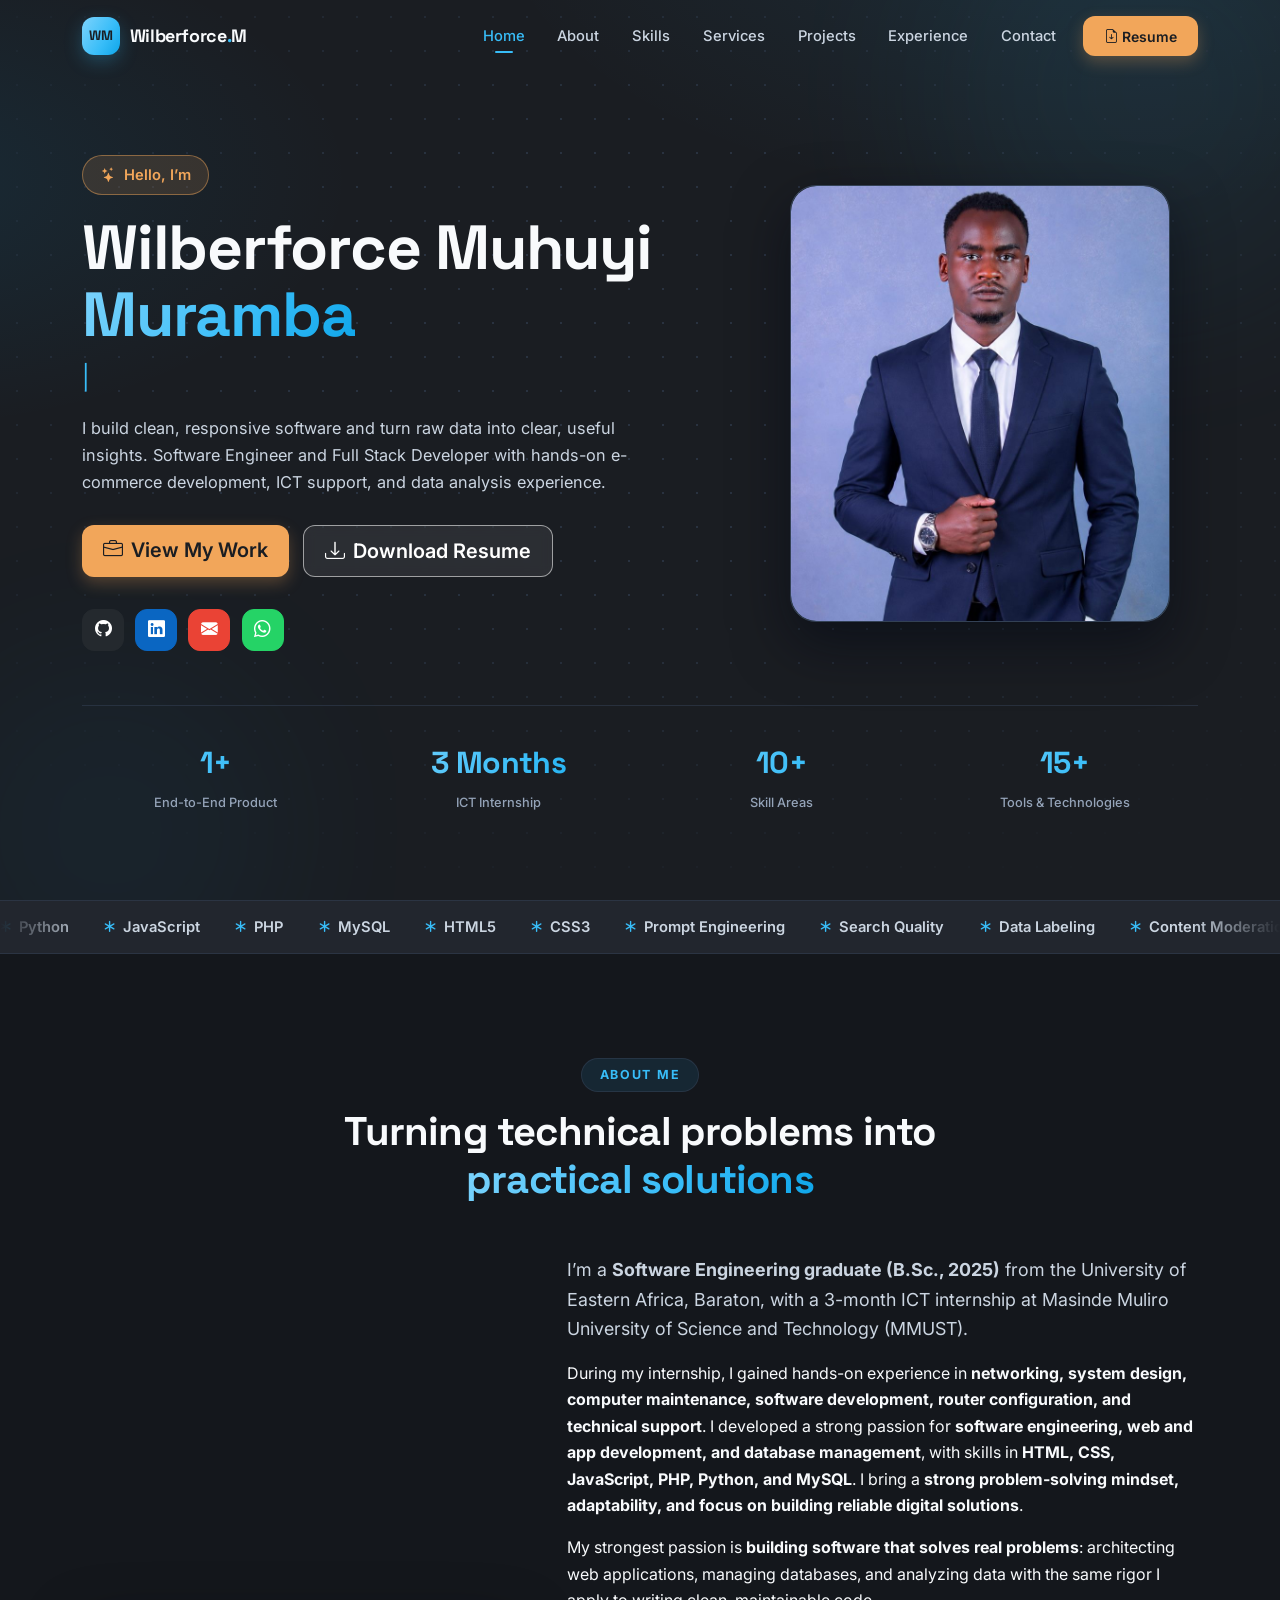
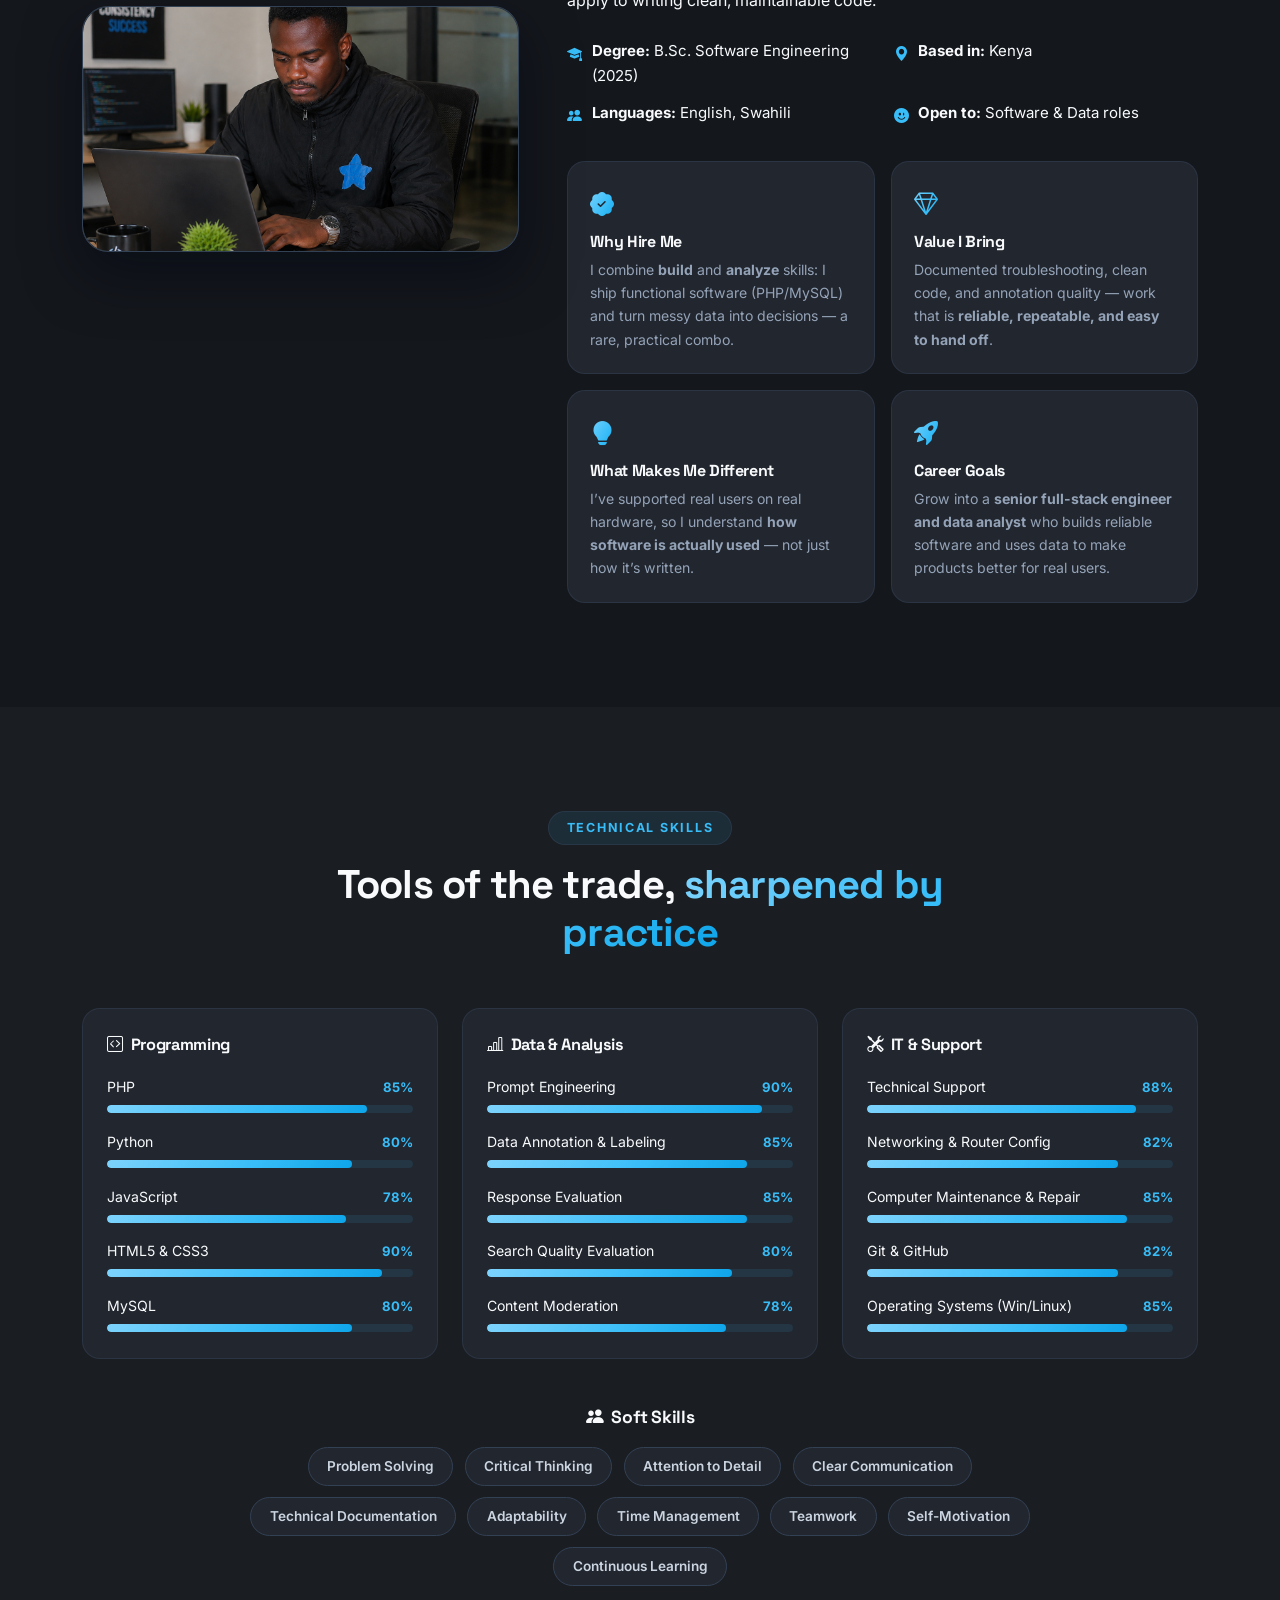
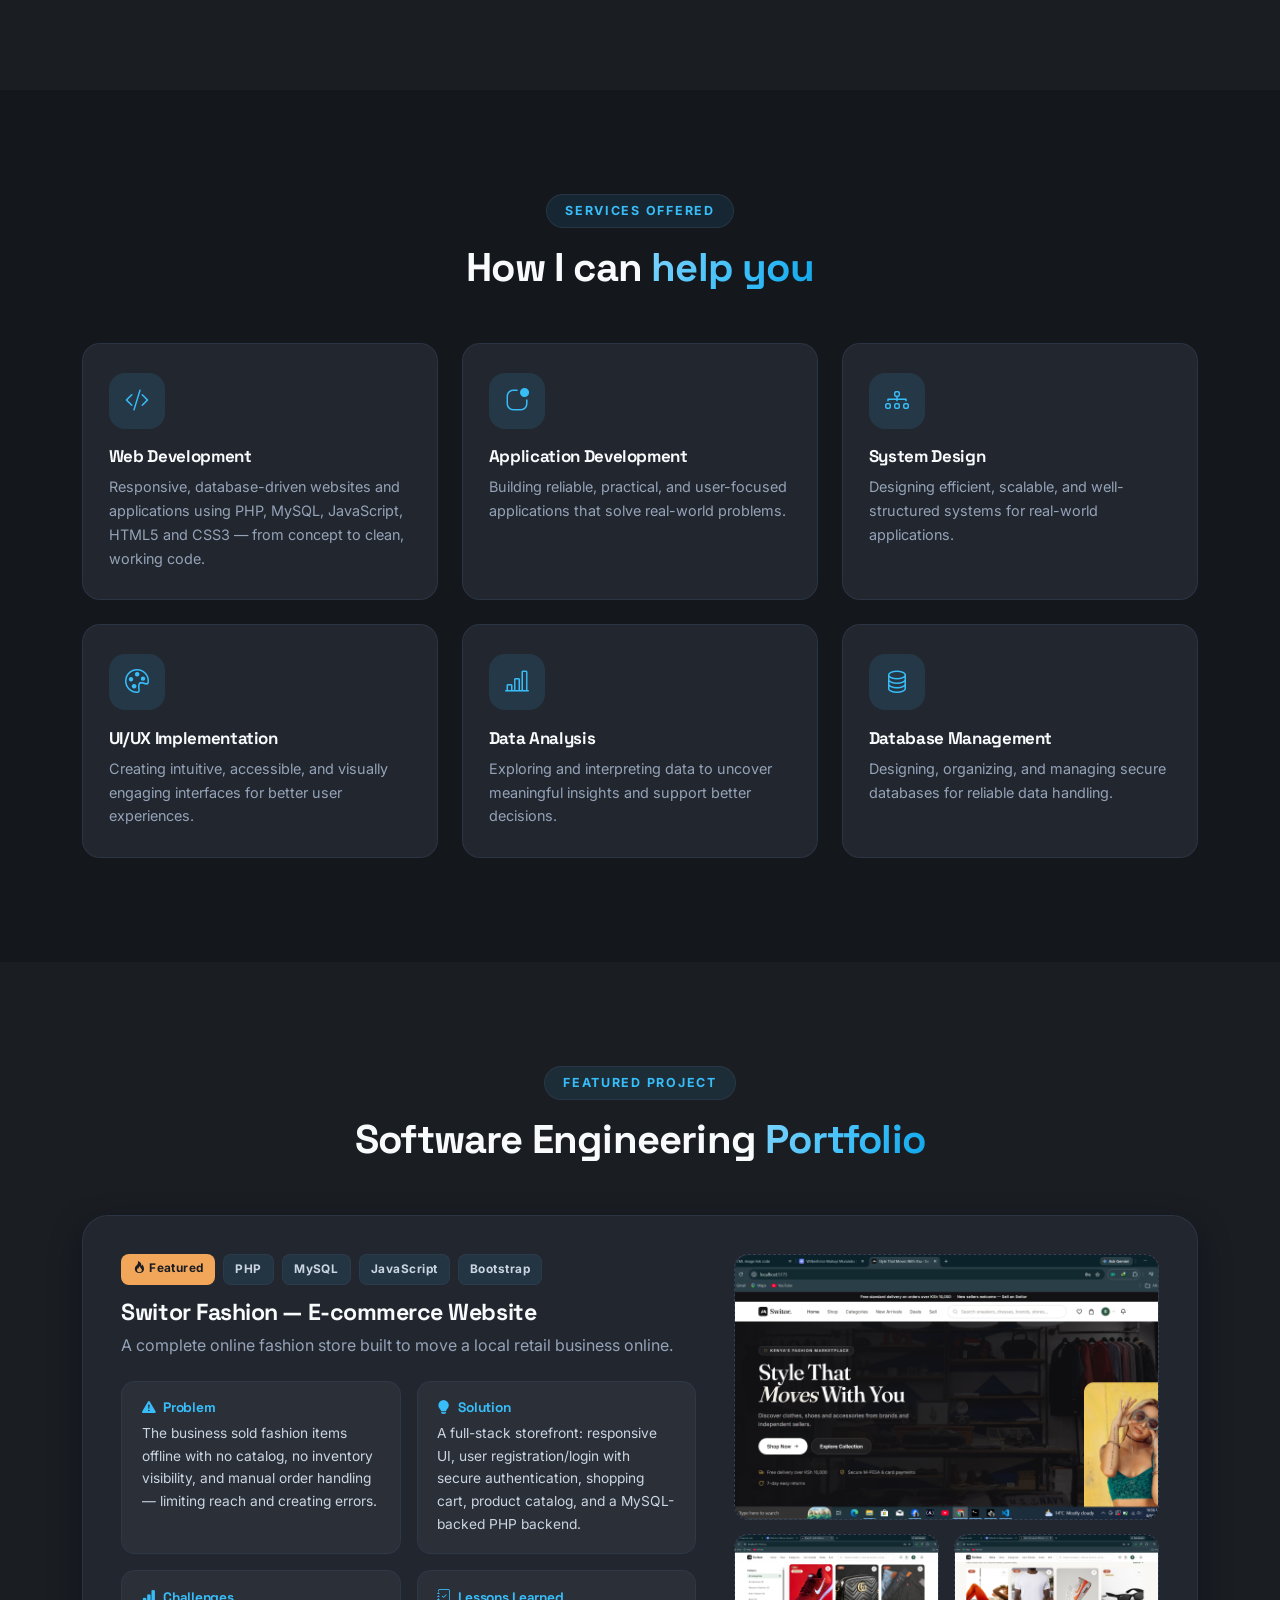
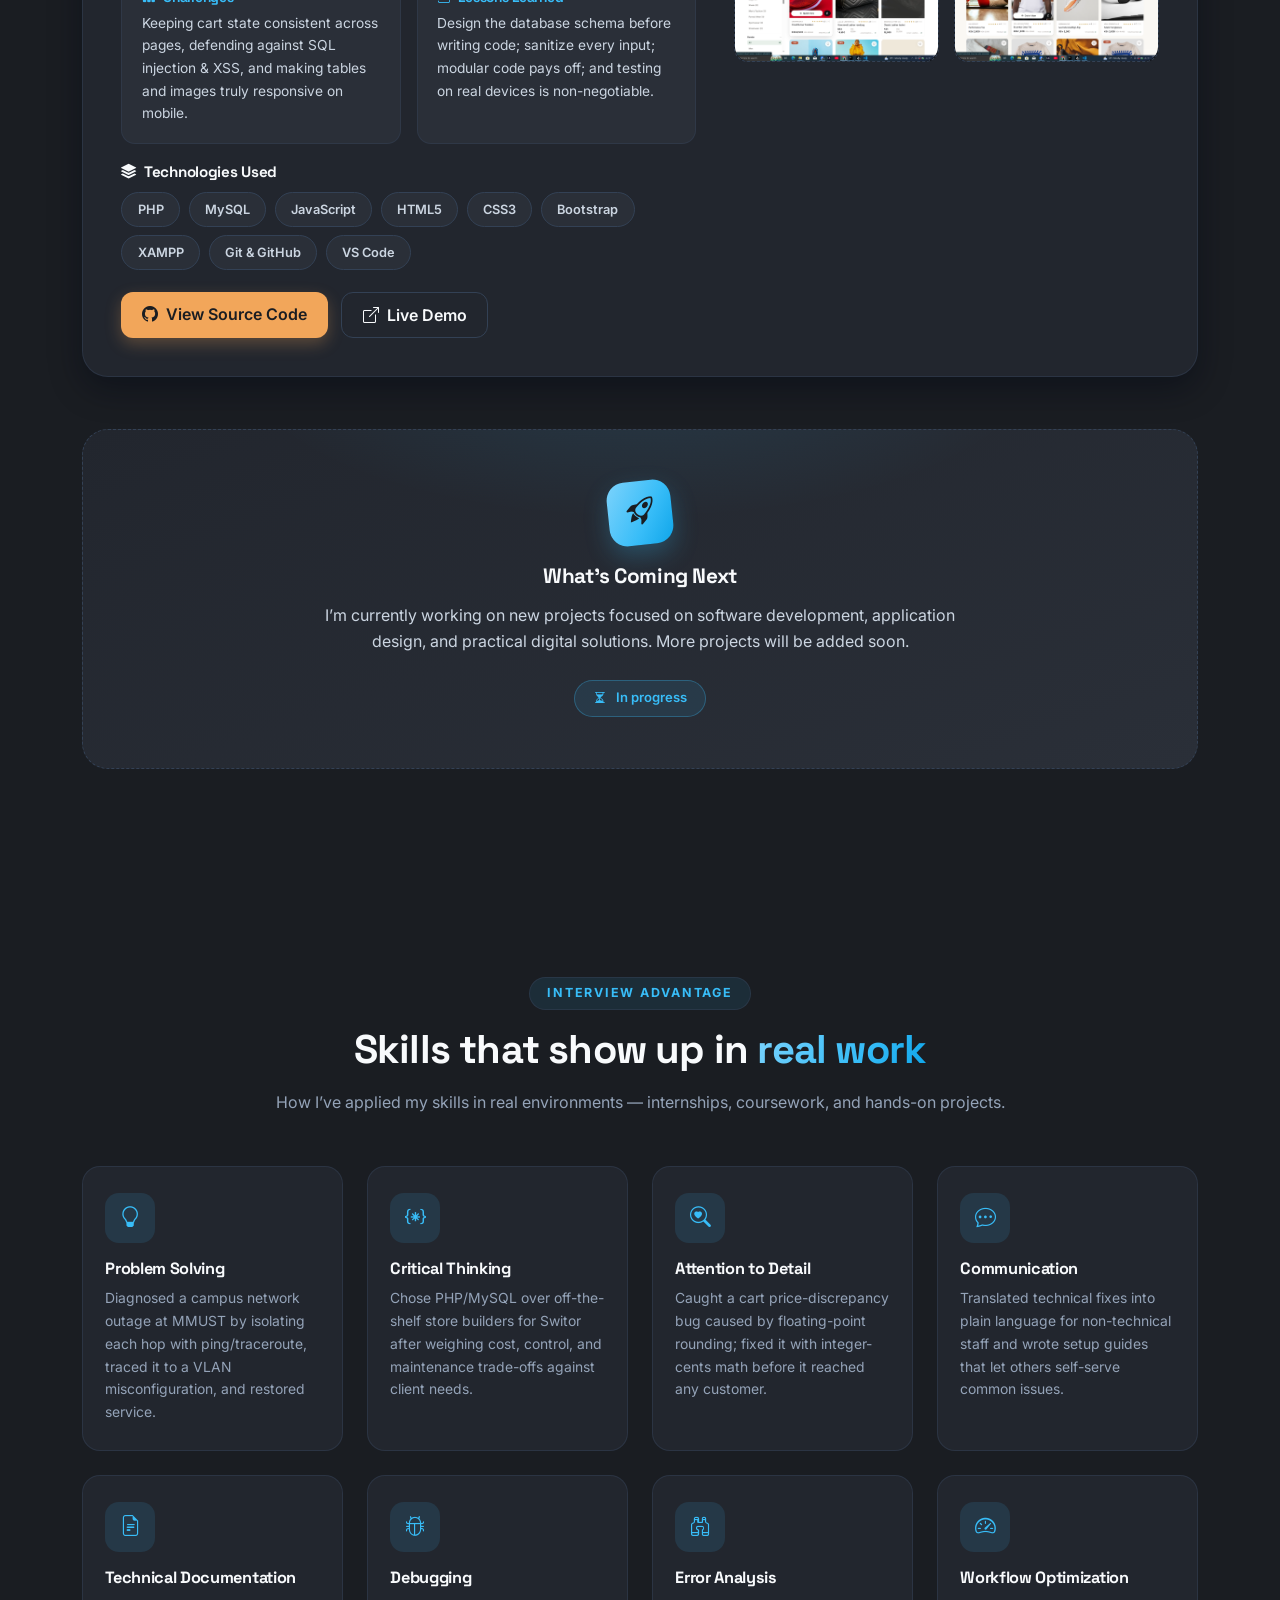
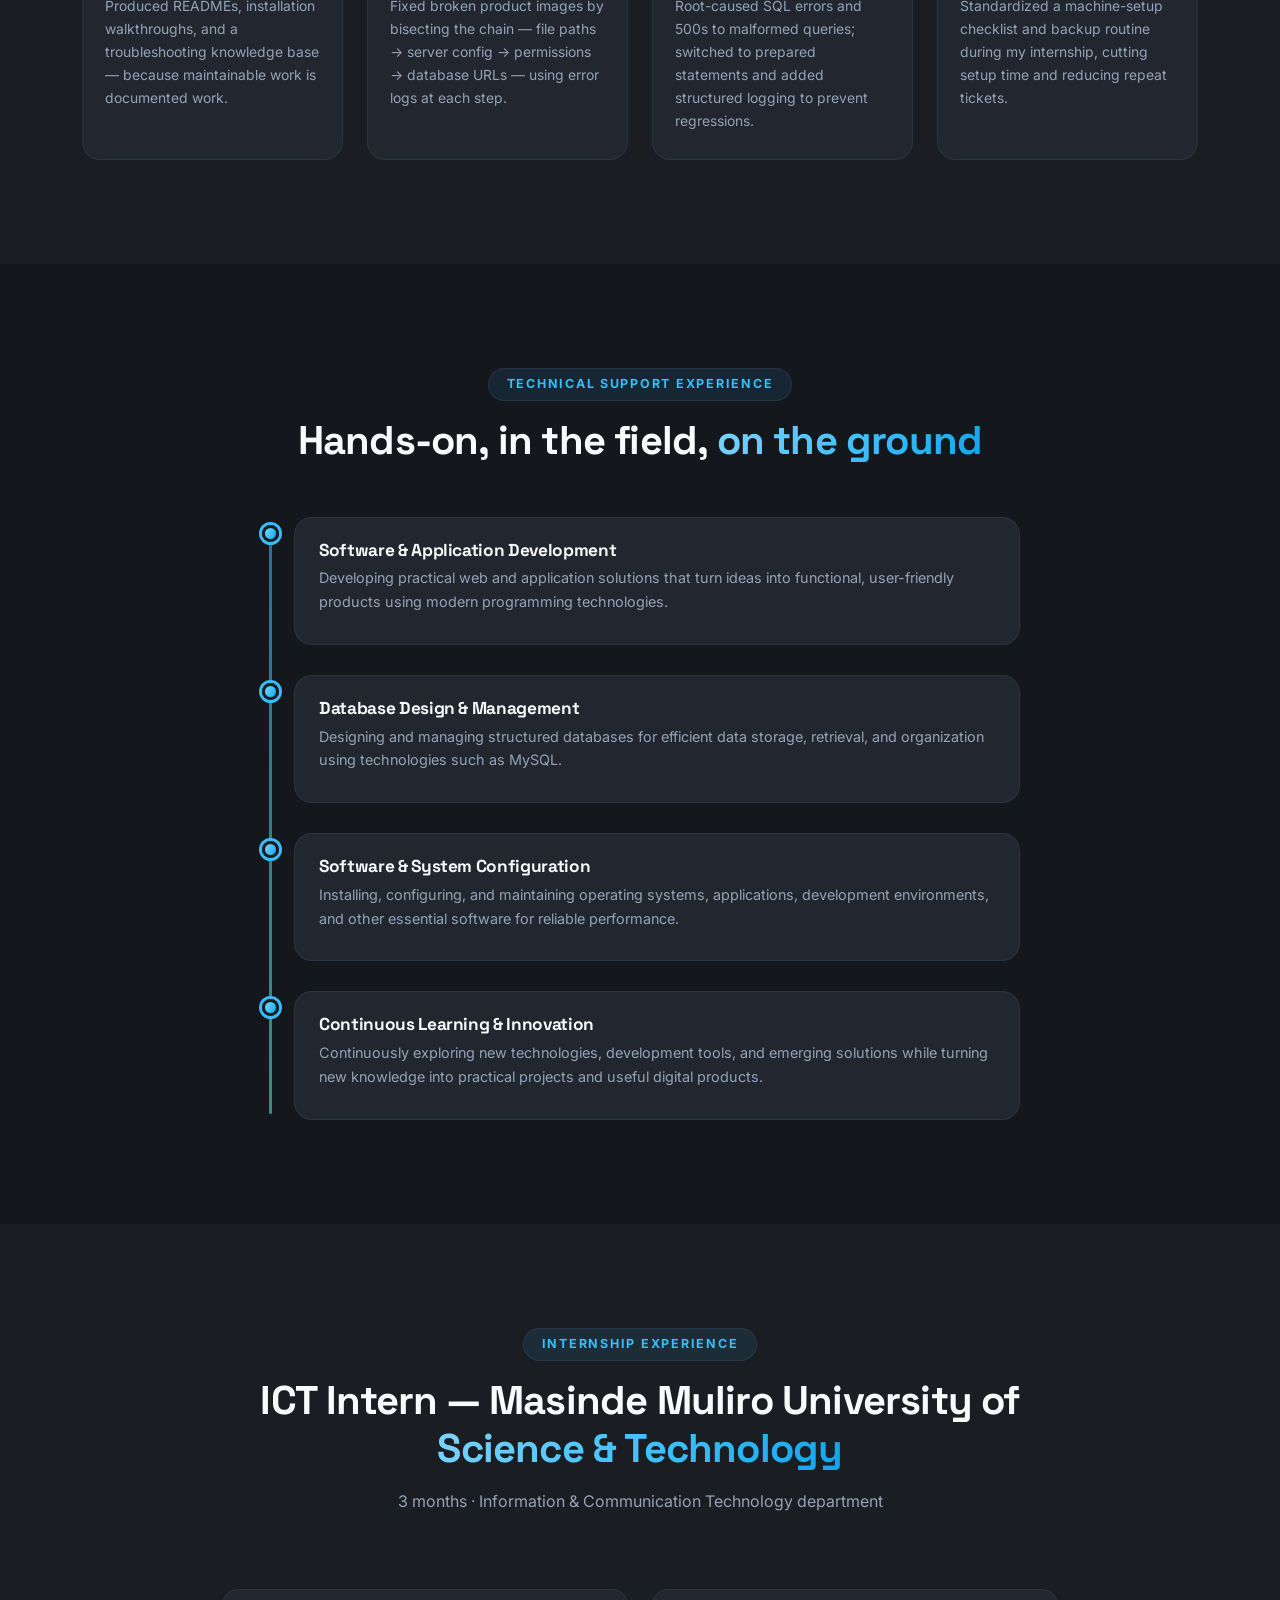
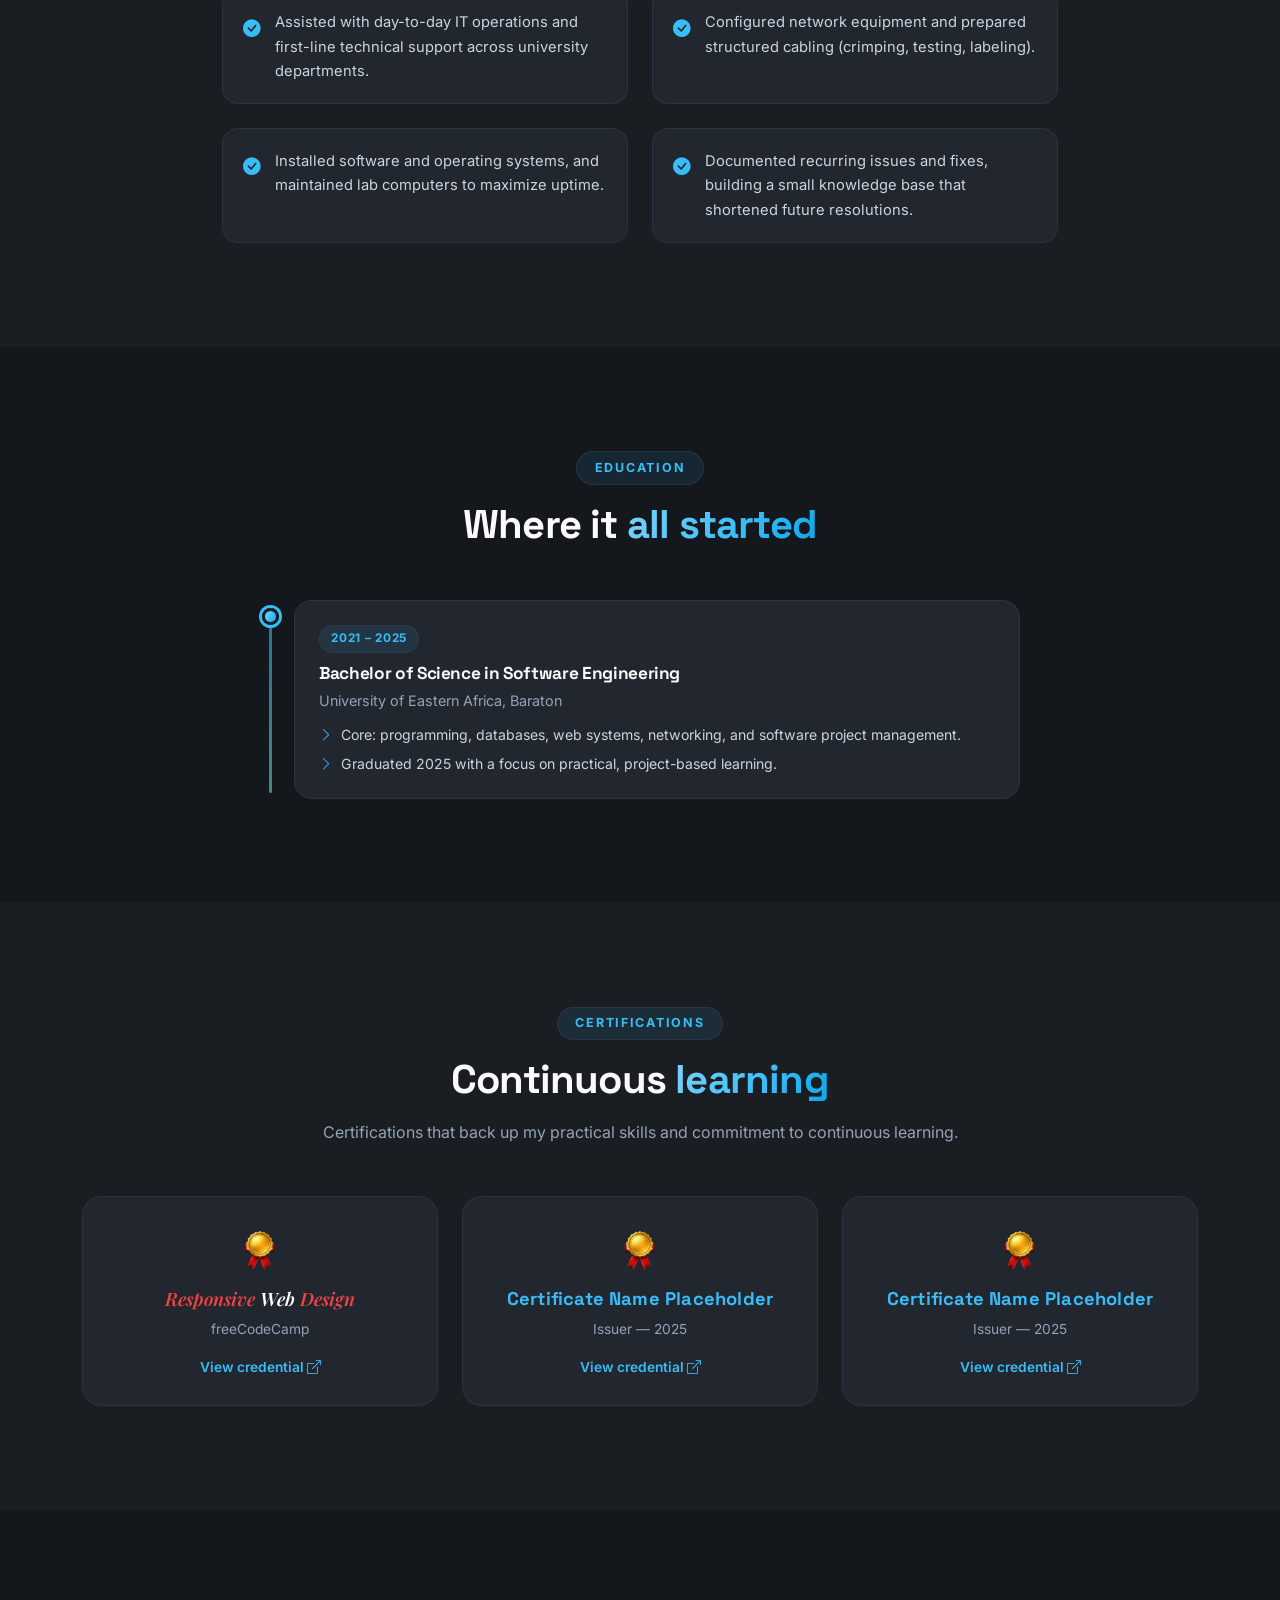
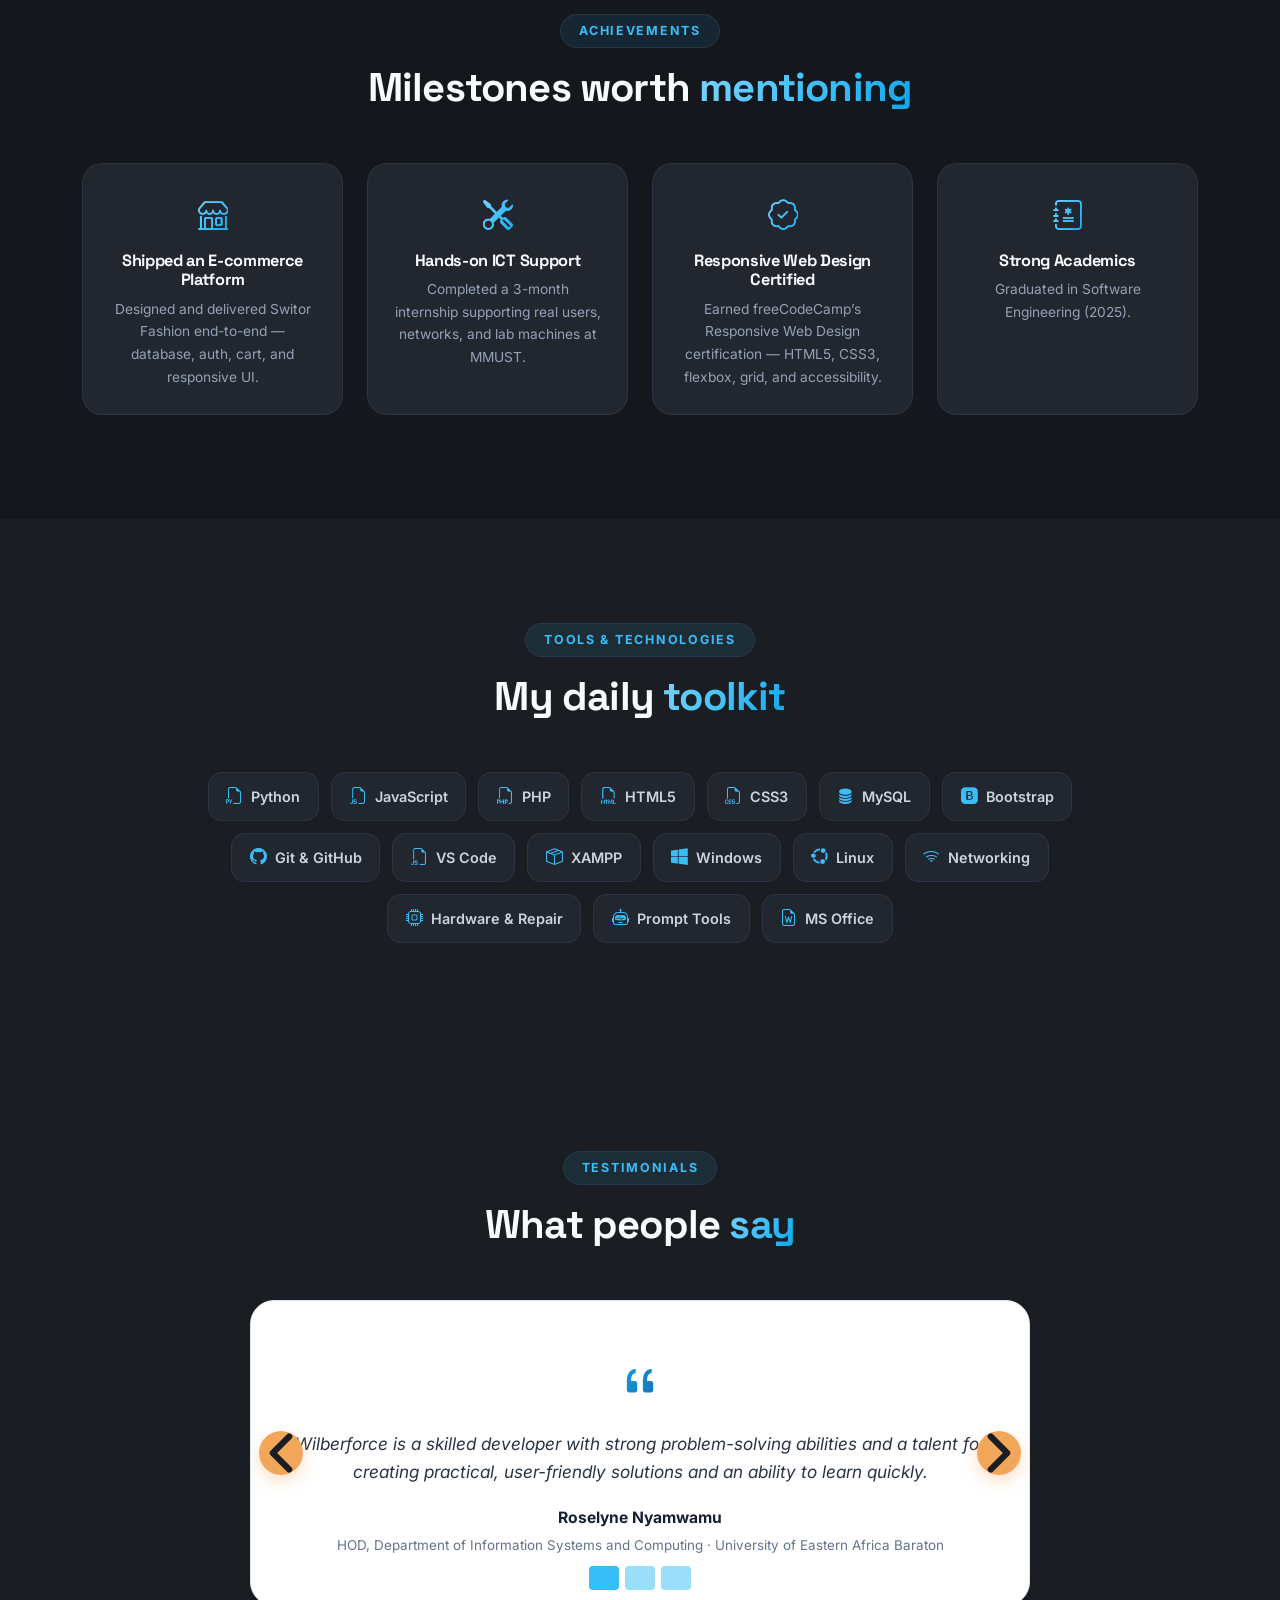
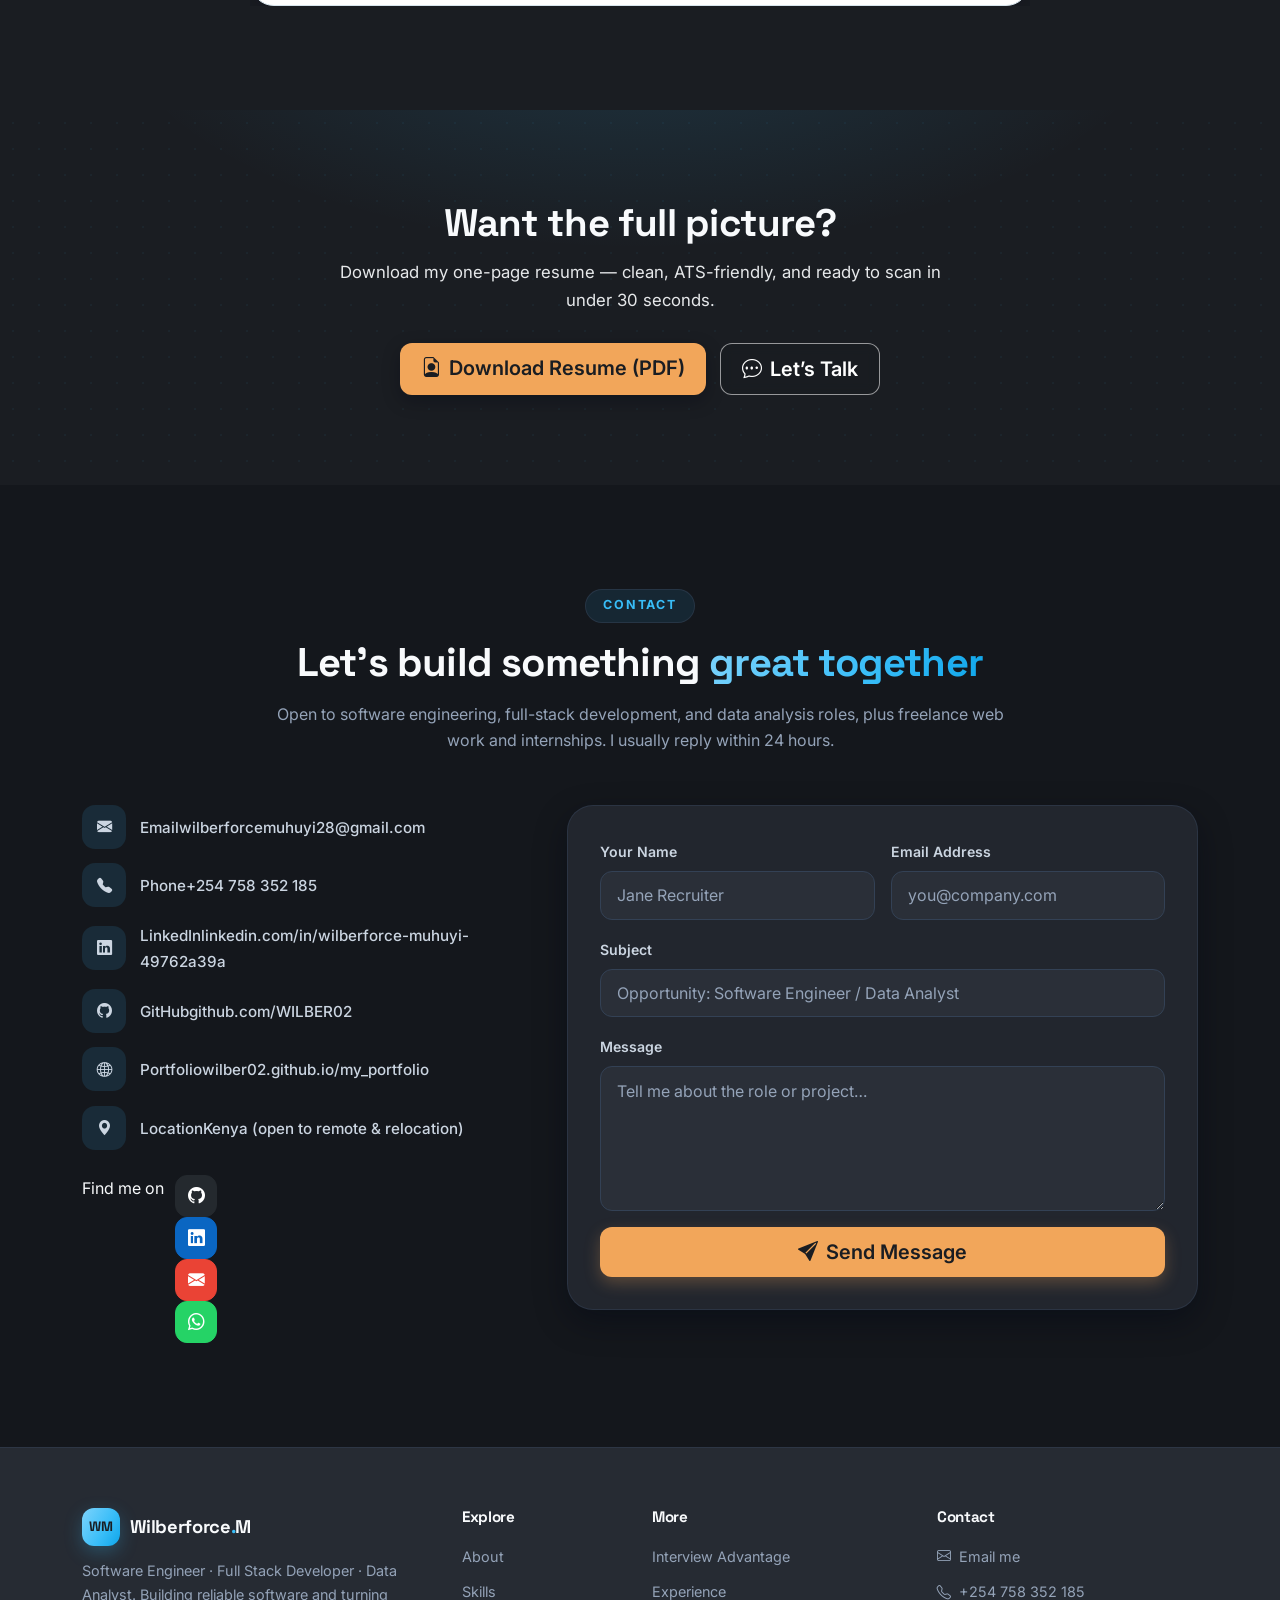
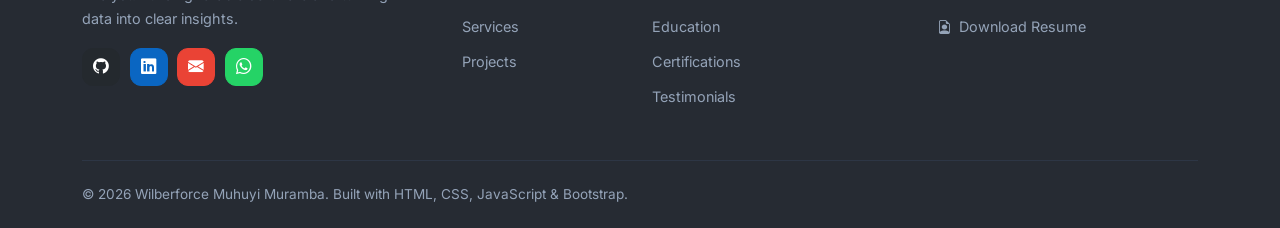
==== index.html @ e4ae1a6f "Add files via upload" ====
<!DOCTYPE html>
<html lang="en" data-theme="dark">
<head>
  <meta charset="UTF-8" />
  <meta name="viewport" content="width=device-width, initial-scale=1.0" />

  <!-- ===================== SEO ===================== -->
  <title>Wilberforce Muhuyi Muramba | Software Engineer &amp; Full Stack Developer</title>
  <meta name="description" content="Wilberforce Muhuyi Muramba — Software Engineer & Full Stack Developer. E-commerce development (PHP/MySQL), data analysis, and hands-on ICT support." />
  <meta name="keywords" content="Wilberforce Muhuyi Muramba, Software Engineer, Full Stack Developer, Data Analyst, Portfolio, Web Developer, PHP, MySQL, Python, JavaScript, Technical Support, Switor Fashion" />
  <meta name="author" content="Wilberforce Muhuyi Muramba" />
  <meta name="robots" content="index, follow" />
  <meta name="theme-color" content="#1a1d22" media="(prefers-color-scheme: dark)" />
  <meta name="theme-color" content="#1a1d22" media="(prefers-color-scheme: light)" />
  <link rel="canonical" href="https://wilber02.github.io/my_portfolio/" />

  <!-- Open Graph -->
  <meta property="og:type" content="website" />
  <meta property="og:title" content="Wilberforce Muhuyi Muramba | Software Engineer &amp; Full Stack Developer" />
  <meta property="og:description" content="Software Engineer and Full Stack Developer — e-commerce development (PHP/MySQL), data analysis, and hands-on ICT support." />
  <meta property="og:url" content="https://wilber02.github.io/my_portfolio/" />
  <meta property="og:image" content="https://wilber02.github.io/my_portfolio/assets/img/og_cover.png" />
  <meta property="og:site_name" content="Wilberforce Muhuyi Muramba — Portfolio" />

  <!-- Twitter Card -->
  <meta name="twitter:card" content="summary_large_image" />
  <meta name="twitter:title" content="Wilberforce Muhuyi Muramba | Software Engineer &amp; Full Stack Developer" />
  <meta name="twitter:description" content="Software Engineer and Full Stack Developer — e-commerce development (PHP/MySQL), data analysis, and hands-on ICT support." />
  <meta name="twitter:image" content="https://wilber02.github.io/my_portfolio/assets/img/og_cover.png" />

  <!-- Favicon (inline SVG — replace with your own if you wish) -->
  <link rel="icon" href="data:image/svg+xml,%3Csvg xmlns='http://www.w3.org/2000/svg' viewBox='0 0 64 64'%3E%3Cdefs%3E%3ClinearGradient id='g' x1='0' y1='0' x2='1' y2='1'%3E%3Cstop offset='0' stop-color='%233b82f6'/%3E%3Cstop offset='1' stop-color='%23a78bfa'/%3E%3C/linearGradient%3E%3C/defs%3E%3Crect width='64' height='64' rx='14' fill='url(%23g)'/%3E%3Ctext x='32' y='44' font-family='Arial, sans-serif' font-size='30' font-weight='700' fill='white' text-anchor='middle'%3EW%3C/text%3E%3C/svg%3E" />

  <!-- Fonts -->
  <link rel="preconnect" href="https://fonts.googleapis.com" />
  <link rel="preconnect" href="https://fonts.gstatic.com" crossorigin />
  <link href="https://fonts.googleapis.com/css2?family=Inter:wght@400;500;600;700&family=Space+Grotesk:wght@400;500;600;700&family=Playfair+Display:ital,wght@1,500;1,600;1,700&display=swap" rel="stylesheet" />

  <!-- Bootstrap 5 + Icons -->
  <link href="https://cdn.jsdelivr.net/npm/bootstrap@5.3.3/dist/css/bootstrap.min.css" rel="stylesheet" />
  <link href="https://cdn.jsdelivr.net/npm/bootstrap-icons@1.11.3/font/bootstrap-icons.min.css" rel="stylesheet" />

  <!-- Custom styles -->
  <link rel="stylesheet" href="assets/css/style.css" />

  <!-- ===================== Structured Data (JSON-LD) ===================== -->
  <script type="application/ld+json">
  {
    "@context": "https://schema.org",
    "@type": "Person",
    "name": "Wilberforce Muhuyi Muramba",
    "jobTitle": ["Software Engineer", "Full Stack Developer", "Data Analyst", "Technical Support Specialist"],
    "description": "Software Engineering graduate with hands-on experience in web development (PHP/MySQL), ICT technical support, and data analysis.",
    "alumniOf": {
      "@type": "CollegeOrUniversity",
      "name": "University of Eastern Africa, Baraton"
    },
    "knowsAbout": ["Python", "JavaScript", "PHP", "HTML5", "CSS3", "MySQL", "Prompt Engineering", "Data Analysis", "Search Quality Evaluation", "Networking", "Technical Support"],
    "sameAs": [
      "https://github.com/WILBER02",
      "https://www.linkedin.com/in/wilberforce-muhuyi-49762a39a/",
      "https://wilber02.github.io/my_portfolio"
    ]
  }
  </script>
</head>

<body>
  <!-- Skip link for accessibility -->
  <a class="skip-link" href="#main">Skip to main content</a>

  <!-- ===================== LOADER ===================== -->
  <div id="preloader" aria-hidden="true">
    <div class="loader-inner">
      <div class="loader-ring"></div>
      <span class="loader-mono">WM</span>
    </div>
    <p class="loader-text">Loading portfolio…</p>
  </div>

  <!-- ===================== NAVBAR ===================== -->
  <nav class="site-nav" id="siteNav" aria-label="Main navigation">
    <div class="container nav-wrap">
      <a class="brand" href="#home" aria-label="Wilberforce Muramba — home">
        <span class="brand-mono">WM</span>
        <span class="brand-text">Wilberforce<span class="brand-dot">.</span>M</span>
      </a>

      <button class="nav-toggler" id="navToggler" aria-expanded="false" aria-controls="navMenu" aria-label="Toggle navigation menu">
        <span class="tog-bar"></span><span class="tog-bar"></span><span class="tog-bar"></span>
      </button>

      <ul class="nav-menu" id="navMenu">
        <li><a class="nav-item-link is-active" href="#home">Home</a></li>
        <li><a class="nav-item-link" href="#about">About</a></li>
        <li><a class="nav-item-link" href="#skills">Skills</a></li>
        <li><a class="nav-item-link" href="#services">Services</a></li>
        <li><a class="nav-item-link" href="#projects">Projects</a></li>
        <li><a class="nav-item-link" href="#experience">Experience</a></li>
        <li><a class="nav-item-link" href="#contact">Contact</a></li>
        <li class="nav-actions">
          <a class="btn btn-sm btn-gradient" href="#resume"><i class="bi bi-file-earmark-arrow-down me-1" aria-hidden="true"></i>Resume</a>
        </li>
      </ul>
    </div>
  </nav>

  <main id="main">
    <!-- ===================== 1. HERO ===================== -->
    <header class="hero" id="home">
      <div class="hero-blob blob-a" aria-hidden="true"></div>
      <div class="hero-blob blob-b" aria-hidden="true"></div>
      <div class="hero-grid-pattern" aria-hidden="true"></div>

      <div class="container hero-inner">
        <div class="row align-items-center g-5">
          <div class="col-lg-7 hero-copy" data-reveal>
            <p class="hero-hello"><i class="bi bi-stars me-2" aria-hidden="true"></i>Hello, I&rsquo;m</p>
            <h1 class="hero-name">Wilberforce Muhuyi <span class="gradient-text">Muramba</span></h1>
            <p class="hero-role"><span class="typed-wrap"><span id="typed" aria-live="polite"></span><span class="typed-cursor" aria-hidden="true">|</span></span></p>
            <p class="hero-desc">
              I build clean, responsive software and turn raw data into clear, useful insights.
              Software Engineer and Full Stack Developer with hands-on e-commerce development,
              ICT support, and data analysis experience.
            </p>

            <div class="hero-cta">
              <a href="#projects" class="btn btn-gradient btn-lg"><i class="bi bi-briefcase me-2" aria-hidden="true"></i>View My Work</a>
              <a href="assets/resume/Wilberforce_Muramba_Resume.pdf" class="btn btn-outline-light btn-lg" download><i class="bi bi-download me-2" aria-hidden="true"></i>Download Resume</a>
            </div>

            <ul class="hero-social" aria-label="Social links">
              <li><a href="https://github.com/WILBER02" target="_blank" rel="noopener" aria-label="GitHub profile"><i class="bi bi-github" aria-hidden="true"></i></a></li>
              <li><a href="https://www.linkedin.com/in/wilberforce-muhuyi-49762a39a/" target="_blank" rel="noopener" aria-label="LinkedIn profile"><i class="bi bi-linkedin" aria-hidden="true"></i></a></li>
              <li><a href="mailto:wilberforcemuhuyi28@gmail.com" aria-label="Send email"><i class="bi bi-envelope-fill" aria-hidden="true"></i></a></li>
              <li><a href="https://wa.me/254718682769" target="_blank" rel="noopener" aria-label="WhatsApp"><i class="bi bi-whatsapp" aria-hidden="true"></i></a></li>
            </ul>
          </div>

          <div class="col-lg-5 hero-visual" data-reveal>
            <div class="photo-frame">
              <div class="photo-placeholder" role="img" aria-label="Portrait of Wilberforce Muhuyi Muramba">
                <!-- Drop assets/img/wilberforce.jpg and it automatically replaces this placeholder -->
                <img class="photo-img" src="assets/img/wilberforce.jpg" alt="Portrait of Wilberforce Muhuyi Muramba" />
                <span class="photo-initials">WM</span>
                <span class="photo-note"><i class="bi bi-camera-fill me-1" aria-hidden="true"></i>Your photo here</span>
              </div>
            </div>
          </div>
        </div>

        <div class="hero-stats" data-reveal>
          <div class="stat">
            <span class="stat-num"><span class="counter" data-target="1">1</span>+</span>
            <span class="stat-label">End-to-End Product</span>
          </div>
          <div class="stat">
            <span class="stat-num"><span class="counter" data-target="3">3</span> Months</span>
            <span class="stat-label">ICT Internship</span>
          </div>
          <div class="stat">
            <span class="stat-num"><span class="counter" data-target="10">10</span>+</span>
            <span class="stat-label">Skill Areas</span>
          </div>
          <div class="stat">
            <span class="stat-num"><span class="counter" data-target="15">15</span>+</span>
            <span class="stat-label">Tools &amp; Technologies</span>
          </div>
        </div>
      </div>
    </header>

    <!-- Skills ticker -->
    <div class="marquee" aria-hidden="true">
      <div class="marquee-track" id="marqueeTrack">
        <!-- content duplicated by JS for seamless loop -->
      </div>
    </div>

    <!-- ===================== 2. ABOUT ===================== -->
    <section class="section" id="about" aria-labelledby="about-title">
      <div class="container">
        <div class="section-head" data-reveal>
          <span class="eyebrow">About Me</span>
          <h2 class="section-title" id="about-title">Turning technical problems into <span class="gradient-text">practical solutions</span></h2>
        </div>

        <div class="row g-5 align-items-center">
          <div class="col-lg-5" data-reveal>
            <div class="photo-frame about-photo">
              <div class="photo-placeholder" role="img" aria-label="Wilberforce Muhuyi Muramba">
                <!-- About photo: assets/img/og_cover.png -->
                <img class="photo-img" src="assets/img/og_cover.png" alt="Wilberforce Muhuyi Muramba" />
                <span class="photo-initials">WM</span>
              </div>
            </div>
          </div>

          <div class="col-lg-7" data-reveal>
            <p class="lead-text">
              I&rsquo;m a <strong>Software Engineering graduate (B.Sc., 2025)</strong> from the University of Eastern
              Africa, Baraton, with a 3-month ICT internship at Masinde Muliro University of Science and Technology (MMUST).
            </p>            <p>
              During my internship, I gained hands-on experience in <strong>networking, system design, computer
              maintenance, software development, router configuration, and technical support</strong>. I developed a strong
              passion for <strong>software engineering, web and app development, and database management</strong>, with skills
              in <strong>HTML, CSS, JavaScript, PHP, Python, and MySQL</strong>. I bring a <strong>strong problem-solving mindset,
              adaptability, and focus on building reliable digital solutions</strong>.
            </p>
            <p>
              My strongest passion is <strong>building software that solves real problems</strong>:
              architecting web applications, managing databases, and analyzing data with the same
              rigor I apply to writing clean, maintainable code.
            </p>

            <ul class="about-facts">
              <li><i class="bi bi-mortarboard-fill" aria-hidden="true"></i><span><strong>Degree:</strong> B.Sc. Software Engineering (2025)</span></li>
              <li><i class="bi bi-geo-alt-fill" aria-hidden="true"></i><span><strong>Based in:</strong> Kenya</span></li>
              <li><i class="bi bi-people-fill" aria-hidden="true"></i><span><strong>Languages:</strong> English, Swahili</span></li>
              <li><i class="bi bi-emoji-smile-fill" aria-hidden="true"></i><span><strong>Open to:</strong> Software &amp; Data roles</span></li>
            </ul>

            <!-- Recruiter enhancements -->
            <div class="why-grid" id="why-me">
              <div class="why-card">
                <i class="bi bi-patch-check-fill why-icon" aria-hidden="true"></i>
                <h3>Why Hire Me</h3>
                <p>I combine <strong>build</strong> and <strong>analyze</strong> skills: I ship functional software (PHP/MySQL) and turn messy data into decisions — a rare, practical combo.</p>
              </div>
              <div class="why-card">
                <i class="bi bi-gem why-icon" aria-hidden="true"></i>
                <h3>Value I Bring</h3>
                <p>Documented troubleshooting, clean code, and annotation quality — work that is <strong>reliable, repeatable, and easy to hand off</strong>.</p>
              </div>
              <div class="why-card">
                <i class="bi bi-lightbulb-fill why-icon" aria-hidden="true"></i>
                <h3>What Makes Me Different</h3>
                <p>I&rsquo;ve supported real users on real hardware, so I understand <strong>how software is actually used</strong> — not just how it&rsquo;s written.</p>
              </div>
              <div class="why-card">
                <i class="bi bi-rocket-takeoff-fill why-icon" aria-hidden="true"></i>
                <h3>Career Goals</h3>
                <p>Grow into a <strong>senior full-stack engineer and data analyst</strong> who builds reliable software and uses data to make products better for real users.</p>
              </div>
            </div>
          </div>
        </div>
      </div>
    </section>

    <!-- ===================== 3+13. SKILLS & SOFT SKILLS ===================== -->
    <section class="section section-alt" id="skills" aria-labelledby="skills-title">
      <div class="container">
        <div class="section-head" data-reveal>
          <span class="eyebrow">Technical Skills</span>
          <h2 class="section-title" id="skills-title">Tools of the trade, <span class="gradient-text">sharpened by practice</span></h2>
        </div>

        <div class="row g-4">
          <div class="col-md-6 col-lg-4" data-reveal>
            <div class="skill-group">
              <h3 class="skill-group-title"><i class="bi bi-code-square me-2" aria-hidden="true"></i>Programming</h3>
              <div class="skill">
                <div class="skill-head"><span>PHP</span><span class="skill-pct">85%</span></div>
                <div class="skill-bar" role="progressbar" aria-valuenow="85" aria-valuemin="0" aria-valuemax="100" aria-label="PHP proficiency"><span class="skill-fill" data-level="85"></span></div>
              </div>
              <div class="skill">
                <div class="skill-head"><span>Python</span><span class="skill-pct">80%</span></div>
                <div class="skill-bar" role="progressbar" aria-valuenow="80" aria-valuemin="0" aria-valuemax="100" aria-label="Python proficiency"><span class="skill-fill" data-level="80"></span></div>
              </div>
              <div class="skill">
                <div class="skill-head"><span>JavaScript</span><span class="skill-pct">78%</span></div>
                <div class="skill-bar" role="progressbar" aria-valuenow="78" aria-valuemin="0" aria-valuemax="100" aria-label="JavaScript proficiency"><span class="skill-fill" data-level="78"></span></div>
              </div>
              <div class="skill">
                <div class="skill-head"><span>HTML5 &amp; CSS3</span><span class="skill-pct">90%</span></div>
                <div class="skill-bar" role="progressbar" aria-valuenow="90" aria-valuemin="0" aria-valuemax="100" aria-label="HTML and CSS proficiency"><span class="skill-fill" data-level="90"></span></div>
              </div>
              <div class="skill">
                <div class="skill-head"><span>MySQL</span><span class="skill-pct">80%</span></div>
                <div class="skill-bar" role="progressbar" aria-valuenow="80" aria-valuemin="0" aria-valuemax="100" aria-label="MySQL proficiency"><span class="skill-fill" data-level="80"></span></div>
              </div>
            </div>
          </div>

          <div class="col-md-6 col-lg-4" data-reveal>
            <div class="skill-group">
              <h3 class="skill-group-title"><i class="bi bi-bar-chart-line me-2" aria-hidden="true"></i>Data &amp; Analysis</h3>
              <div class="skill">
                <div class="skill-head"><span>Prompt Engineering</span><span class="skill-pct">90%</span></div>
                <div class="skill-bar" role="progressbar" aria-valuenow="90" aria-valuemin="0" aria-valuemax="100" aria-label="Prompt engineering proficiency"><span class="skill-fill" data-level="90"></span></div>
              </div>
              <div class="skill">
                <div class="skill-head"><span>Data Annotation &amp; Labeling</span><span class="skill-pct">85%</span></div>
                <div class="skill-bar" role="progressbar" aria-valuenow="85" aria-valuemin="0" aria-valuemax="100" aria-label="Data annotation proficiency"><span class="skill-fill" data-level="85"></span></div>
              </div>
              <div class="skill">
                <div class="skill-head"><span>Response Evaluation</span><span class="skill-pct">85%</span></div>
                <div class="skill-bar" role="progressbar" aria-valuenow="85" aria-valuemin="0" aria-valuemax="100" aria-label="Response evaluation proficiency"><span class="skill-fill" data-level="85"></span></div>
              </div>
              <div class="skill">
                <div class="skill-head"><span>Search Quality Evaluation</span><span class="skill-pct">80%</span></div>
                <div class="skill-bar" role="progressbar" aria-valuenow="80" aria-valuemin="0" aria-valuemax="100" aria-label="Search quality evaluation proficiency"><span class="skill-fill" data-level="80"></span></div>
              </div>
              <div class="skill">
                <div class="skill-head"><span>Content Moderation</span><span class="skill-pct">78%</span></div>
                <div class="skill-bar" role="progressbar" aria-valuenow="78" aria-valuemin="0" aria-valuemax="100" aria-label="Content moderation proficiency"><span class="skill-fill" data-level="78"></span></div>
              </div>
            </div>
          </div>

          <div class="col-md-6 col-lg-4" data-reveal>
            <div class="skill-group">
              <h3 class="skill-group-title"><i class="bi bi-tools me-2" aria-hidden="true"></i>IT &amp; Support</h3>
              <div class="skill">
                <div class="skill-head"><span>Technical Support</span><span class="skill-pct">88%</span></div>
                <div class="skill-bar" role="progressbar" aria-valuenow="88" aria-valuemin="0" aria-valuemax="100" aria-label="Technical support proficiency"><span class="skill-fill" data-level="88"></span></div>
              </div>
              <div class="skill">
                <div class="skill-head"><span>Networking &amp; Router Config</span><span class="skill-pct">82%</span></div>
                <div class="skill-bar" role="progressbar" aria-valuenow="82" aria-valuemin="0" aria-valuemax="100" aria-label="Networking proficiency"><span class="skill-fill" data-level="82"></span></div>
              </div>
              <div class="skill">
                <div class="skill-head"><span>Computer Maintenance &amp; Repair</span><span class="skill-pct">85%</span></div>
                <div class="skill-bar" role="progressbar" aria-valuenow="85" aria-valuemin="0" aria-valuemax="100" aria-label="Computer repair proficiency"><span class="skill-fill" data-level="85"></span></div>
              </div>
              <div class="skill">
                <div class="skill-head"><span>Git &amp; GitHub</span><span class="skill-pct">82%</span></div>
                <div class="skill-bar" role="progressbar" aria-valuenow="82" aria-valuemin="0" aria-valuemax="100" aria-label="Git proficiency"><span class="skill-fill" data-level="82"></span></div>
              </div>
              <div class="skill">
                <div class="skill-head"><span>Operating Systems (Win/Linux)</span><span class="skill-pct">85%</span></div>
                <div class="skill-bar" role="progressbar" aria-valuenow="85" aria-valuemin="0" aria-valuemax="100" aria-label="Operating systems proficiency"><span class="skill-fill" data-level="85"></span></div>
              </div>
            </div>
          </div>
        </div>

        <!-- Soft skills -->
        <div class="soft-skills" data-reveal>
          <h3 class="soft-title"><i class="bi bi-people-fill me-2" aria-hidden="true"></i>Soft Skills</h3>
          <div class="badge-cloud">
            <span class="badge-soft">Problem Solving</span>
            <span class="badge-soft">Critical Thinking</span>
            <span class="badge-soft">Attention to Detail</span>
            <span class="badge-soft">Clear Communication</span>
            <span class="badge-soft">Technical Documentation</span>
            <span class="badge-soft">Adaptability</span>
            <span class="badge-soft">Time Management</span>
            <span class="badge-soft">Teamwork</span>
            <span class="badge-soft">Self-Motivation</span>
            <span class="badge-soft">Continuous Learning</span>
          </div>
        </div>
      </div>
    </section>

    <!-- ===================== 4. SERVICES ===================== -->
    <section class="section" id="services" aria-labelledby="services-title">
      <div class="container">
        <div class="section-head" data-reveal>
          <span class="eyebrow">Services Offered</span>
          <h2 class="section-title" id="services-title">How I can <span class="gradient-text">help you</span></h2>
        </div>

        <div class="row g-4">
          <div class="col-md-6 col-lg-4" data-reveal>
            <article class="service-card">
              <div class="service-icon"><i class="bi bi-code-slash" aria-hidden="true"></i></div>
              <h3>Web Development</h3>
              <p>Responsive, database-driven websites and applications using PHP, MySQL, JavaScript, HTML5 and CSS3 — from concept to clean, working code.</p>
            </article>
          </div>
          <div class="col-md-6 col-lg-4" data-reveal>
            <article class="service-card">
              <div class="service-icon"><i class="bi bi-app-indicator" aria-hidden="true"></i></div>
              <h3>Application Development</h3>
              <p>Building reliable, practical, and user-focused applications that solve real-world problems.</p>
            </article>
          </div>
          <div class="col-md-6 col-lg-4" data-reveal>
            <article class="service-card">
              <div class="service-icon"><i class="bi bi-diagram-3" aria-hidden="true"></i></div>
              <h3>System Design</h3>
              <p>Designing efficient, scalable, and well-structured systems for real-world applications.</p>
            </article>
          </div>
          <div class="col-md-6 col-lg-4" data-reveal>
            <article class="service-card">
              <div class="service-icon"><i class="bi bi-palette" aria-hidden="true"></i></div>
              <h3>UI/UX Implementation</h3>
              <p>Creating intuitive, accessible, and visually engaging interfaces for better user experiences.</p>
            </article>
          </div>
          <div class="col-md-6 col-lg-4" data-reveal>
            <article class="service-card">
              <div class="service-icon"><i class="bi bi-bar-chart-line" aria-hidden="true"></i></div>
              <h3>Data Analysis</h3>
              <p>Exploring and interpreting data to uncover meaningful insights and support better decisions.</p>
            </article>
          </div>
          <div class="col-md-6 col-lg-4" data-reveal>
            <article class="service-card">
              <div class="service-icon"><i class="bi bi-database" aria-hidden="true"></i></div>
              <h3>Database Management</h3>
              <p>Designing, organizing, and managing secure databases for reliable data handling.</p>
            </article>
          </div>
        </div>
      </div>
    </section>

    <!-- ===================== 5+8. FEATURED PROJECT & SE PORTFOLIO ===================== -->
    <section class="section section-alt" id="projects" aria-labelledby="projects-title">
      <div class="container">
        <div class="section-head" data-reveal>
          <span class="eyebrow">Featured Project</span>
          <h2 class="section-title" id="projects-title">Software Engineering <span class="gradient-text">Portfolio</span></h2>
        </div>

        <!-- Switor deep-dive -->
        <article class="featured-project" data-reveal>
          <div class="fp-grid">
            <div class="fp-info">
              <div class="fp-tags">
                <span class="tag tag-hot"><i class="bi bi-fire me-1" aria-hidden="true"></i>Featured</span>
                <span class="tag">PHP</span>
                <span class="tag">MySQL</span>
                <span class="tag">JavaScript</span>
                <span class="tag">Bootstrap</span>
              </div>
              <h3>Switor Fashion — E-commerce Website</h3>
              <p class="fp-sub">A complete online fashion store built to move a local retail business online.</p>

              <div class="fp-details row g-3">
                <div class="col-md-6">
                  <div class="fp-box">
                    <h4><i class="bi bi-exclamation-triangle-fill me-2" aria-hidden="true"></i>Problem</h4>
                    <p>The business sold fashion items offline with no catalog, no inventory visibility, and manual order handling — limiting reach and creating errors.</p>
                  </div>
                </div>
                <div class="col-md-6">
                  <div class="fp-box">
                    <h4><i class="bi bi-lightbulb-fill me-2" aria-hidden="true"></i>Solution</h4>
                    <p>A full-stack storefront: responsive UI, user registration/login with secure authentication, shopping cart, product catalog, and a MySQL-backed PHP backend.</p>
                  </div>
                </div>
                <div class="col-md-6">
                  <div class="fp-box">
                    <h4><i class="bi bi-bar-chart-fill me-2" aria-hidden="true"></i>Challenges</h4>
                    <p>Keeping cart state consistent across pages, defending against SQL injection &amp; XSS, and making tables and images truly responsive on mobile.</p>
                  </div>
                </div>
                <div class="col-md-6">
                  <div class="fp-box">
                    <h4><i class="bi bi-journal-check me-2" aria-hidden="true"></i>Lessons Learned</h4>
                    <p>Design the database schema before writing code; sanitize every input; modular code pays off; and testing on real devices is non-negotiable.</p>
                  </div>
                </div>
              </div>

              <h4 class="fp-tech-title"><i class="bi bi-stack me-2" aria-hidden="true"></i>Technologies Used</h4>
              <div class="tech-cloud">
                <span class="chip">PHP</span><span class="chip">MySQL</span><span class="chip">JavaScript</span><span class="chip">HTML5</span><span class="chip">CSS3</span><span class="chip">Bootstrap</span><span class="chip">XAMPP</span><span class="chip">Git &amp; GitHub</span><span class="chip">VS Code</span>
              </div>

              <div class="fp-actions">
                <a href="https://github.com/WILBER02/switor-fashion" target="_blank" rel="noopener" class="btn btn-gradient"><i class="bi bi-github me-2" aria-hidden="true"></i>View Source Code</a>
                <a href="#" class="btn btn-outline"><i class="bi bi-box-arrow-up-right me-2" aria-hidden="true"></i>Live Demo</a>
              </div>
            </div>

            <div class="fp-media">
              <!-- Drop assets/img/switor-home.png, switor-products.png, switor-cart.png to replace these placeholders -->
              <div class="shot-placeholder shot-main" role="img" aria-label="Screenshot of the Switor Fashion homepage">
                <img class="shot-img" src="assets/img/switor-home.png" alt="Switor Fashion homepage screenshot" />
                <i class="bi bi-window-desktop" aria-hidden="true"></i>
                <span>Switor Homepage</span>
              </div>
              <div class="shot-row">
                <div class="shot-placeholder" role="img" aria-label="Screenshot of the Switor product catalog">
                  <img class="shot-img" src="assets/img/switor-products.png" alt="Switor product catalog screenshot" />
                  <i class="bi bi-grid-3x3-gap" aria-hidden="true"></i>
                  <span>Catalog</span>
                </div>
                <div class="shot-placeholder" role="img" aria-label="Screenshot of the Switor shopping cart">
                  <img class="shot-img" src="assets/img/switor-cart.png" alt="Switor shopping cart screenshot" />
                  <i class="bi bi-cart3" aria-hidden="true"></i>
                  <span>Cart</span>
                </div>
              </div>
            </div>
          </div>
        </article>

        <!-- Upcoming projects -->
        <div class="upcoming" data-reveal>
          <div class="upcoming-icon"><i class="bi bi-rocket-takeoff" aria-hidden="true"></i></div>
          <h3 class="sub-heading">What&rsquo;s Coming Next</h3>
          <p>I&rsquo;m currently working on new projects focused on software development, application design, and practical digital solutions. More projects will be added soon.</p>
          <span class="upcoming-badge"><i class="bi bi-hourglass-split me-1" aria-hidden="true"></i>In progress</span>
        </div>
      </div>
    </section>

    <!-- ===================== INTERVIEW ADVANTAGE ===================== -->
    <section class="section section-alt" id="interview-edge" aria-labelledby="edge-title">
      <div class="container">
        <div class="section-head" data-reveal>
          <span class="eyebrow">Interview Advantage</span>
          <h2 class="section-title" id="edge-title">Skills that show up in <span class="gradient-text">real work</span></h2>
          <p class="section-lead">How I&rsquo;ve applied my skills in real environments — internships, coursework, and hands-on projects.</p>
        </div>

        <div class="row g-4">
          <div class="col-md-6 col-lg-3" data-reveal>
            <article class="edge-card">
              <div class="edge-icon"><i class="bi bi-lightbulb" aria-hidden="true"></i></div>
              <h3>Problem Solving</h3>
              <p>Diagnosed a campus network outage at MMUST by isolating each hop with ping/traceroute, traced it to a VLAN misconfiguration, and restored service.</p>
            </article>
          </div>
          <div class="col-md-6 col-lg-3" data-reveal>
            <article class="edge-card">
              <div class="edge-icon"><i class="bi bi-braces-asterisk" aria-hidden="true"></i></div>
              <h3>Critical Thinking</h3>
              <p>Chose PHP/MySQL over off-the-shelf store builders for Switor after weighing cost, control, and maintenance trade-offs against client needs.</p>
            </article>
          </div>
          <div class="col-md-6 col-lg-3" data-reveal>
            <article class="edge-card">
              <div class="edge-icon"><i class="bi bi-search-heart" aria-hidden="true"></i></div>
              <h3>Attention to Detail</h3>
              <p>Caught a cart price-discrepancy bug caused by floating-point rounding; fixed it with integer-cents math before it reached any customer.</p>
            </article>
          </div>
          <div class="col-md-6 col-lg-3" data-reveal>
            <article class="edge-card">
              <div class="edge-icon"><i class="bi bi-chat-dots" aria-hidden="true"></i></div>
              <h3>Communication</h3>
              <p>Translated technical fixes into plain language for non-technical staff and wrote setup guides that let others self-serve common issues.</p>
            </article>
          </div>
          <div class="col-md-6 col-lg-3" data-reveal>
            <article class="edge-card">
              <div class="edge-icon"><i class="bi bi-file-earmark-text" aria-hidden="true"></i></div>
              <h3>Technical Documentation</h3>
              <p>Produced READMEs, installation walkthroughs, and a troubleshooting knowledge base — because maintainable work is documented work.</p>
            </article>
          </div>
          <div class="col-md-6 col-lg-3" data-reveal>
            <article class="edge-card">
              <div class="edge-icon"><i class="bi bi-bug" aria-hidden="true"></i></div>
              <h3>Debugging</h3>
              <p>Fixed broken product images by bisecting the chain — file paths → server config → permissions → database URLs — using error logs at each step.</p>
            </article>
          </div>
          <div class="col-md-6 col-lg-3" data-reveal>
            <article class="edge-card">
              <div class="edge-icon"><i class="bi bi-binoculars" aria-hidden="true"></i></div>
              <h3>Error Analysis</h3>
              <p>Root-caused SQL errors and 500s to malformed queries; switched to prepared statements and added structured logging to prevent regressions.</p>
            </article>
          </div>
          <div class="col-md-6 col-lg-3" data-reveal>
            <article class="edge-card">
              <div class="edge-icon"><i class="bi bi-speedometer2" aria-hidden="true"></i></div>
              <h3>Workflow Optimization</h3>
              <p>Standardized a machine-setup checklist and backup routine during my internship, cutting setup time and reducing repeat tickets.</p>
            </article>
          </div>
        </div>
      </div>
    </section>

    <!-- ===================== 9+11. EXPERIENCE: SUPPORT & INTERNSHIP ===================== -->
    <div id="experience">
      <section class="section" id="support" aria-labelledby="support-title">
        <div class="container">
          <div class="section-head" data-reveal>
            <span class="eyebrow">Technical Support Experience</span>
            <h2 class="section-title" id="support-title">Hands-on, in the field, <span class="gradient-text">on the ground</span></h2>
          </div>

          <div class="timeline" data-reveal>
            <div class="t-item">
              <div class="t-dot" aria-hidden="true"></div>
              <div class="t-card">
                <h3>Software &amp; Application Development</h3>
                <p>Developing practical web and application solutions that turn ideas into functional, user-friendly products using modern programming technologies.</p>
              </div>
            </div>
            <div class="t-item">
              <div class="t-dot" aria-hidden="true"></div>
              <div class="t-card">
                <h3>Database Design &amp; Management</h3>
                <p>Designing and managing structured databases for efficient data storage, retrieval, and organization using technologies such as MySQL.</p>
              </div>
            </div>
            <div class="t-item">
              <div class="t-dot" aria-hidden="true"></div>
              <div class="t-card">
                <h3>Software &amp; System Configuration</h3>
                <p>Installing, configuring, and maintaining operating systems, applications, development environments, and other essential software for reliable performance.</p>
              </div>
            </div>
            <div class="t-item">
              <div class="t-dot" aria-hidden="true"></div>
              <div class="t-card">
                <h3>Continuous Learning &amp; Innovation</h3>
                <p>Continuously exploring new technologies, development tools, and emerging solutions while turning new knowledge into practical projects and useful digital products.</p>
              </div>
            </div>
          </div>
        </div>
      </section>

      <section class="section section-alt" id="internship" aria-labelledby="internship-title">
        <div class="container">
          <div class="section-head" data-reveal>
            <span class="eyebrow">Internship Experience</span>
            <h2 class="section-title" id="internship-title">ICT Intern — Masinde Muliro University of <span class="gradient-text">Science &amp; Technology</span></h2>
            <p class="section-lead">3 months · Information &amp; Communication Technology department</p>
          </div>

          <div class="intern-grid row g-4" data-reveal>
            <div class="col-md-6">
              <div class="intern-item"><i class="bi bi-check-circle-fill" aria-hidden="true"></i><p>Assisted with day-to-day IT operations and first-line technical support across university departments.</p></div>
            </div>
            <div class="col-md-6">
              <div class="intern-item"><i class="bi bi-check-circle-fill" aria-hidden="true"></i><p>Configured network equipment and prepared structured cabling (crimping, testing, labeling).</p></div>
            </div>
            <div class="col-md-6">
              <div class="intern-item"><i class="bi bi-check-circle-fill" aria-hidden="true"></i><p>Installed software and operating systems, and maintained lab computers to maximize uptime.</p></div>
            </div>
            <div class="col-md-6">
              <div class="intern-item"><i class="bi bi-check-circle-fill" aria-hidden="true"></i><p>Documented recurring issues and fixes, building a small knowledge base that shortened future resolutions.</p></div>
            </div>
          </div>
        </div>
      </section>
    </div>

    <!-- ===================== 10. EDUCATION ===================== -->
    <section class="section" id="education" aria-labelledby="education-title">
      <div class="container">
        <div class="section-head" data-reveal>
          <span class="eyebrow">Education</span>
          <h2 class="section-title" id="education-title">Where it <span class="gradient-text">all started</span></h2>
        </div>

        <div class="timeline" data-reveal>
          <div class="t-item">
            <div class="t-dot" aria-hidden="true"></div>
            <div class="t-card">
              <span class="t-when">2021 – 2025</span>
              <h3>Bachelor of Science in Software Engineering</h3>
              <p>University of Eastern Africa, Baraton</p>
              <ul class="edu-list">
                <li><i class="bi bi-chevron-right" aria-hidden="true"></i>Core: programming, databases, web systems, networking, and software project management.</li>
                <li><i class="bi bi-chevron-right" aria-hidden="true"></i>Graduated 2025 with a focus on practical, project-based learning.</li>
              </ul>
            </div>
          </div>
        </div>
      </div>
    </section>

    <!-- ===================== 12. CERTIFICATIONS ===================== -->
    <section class="section section-alt" id="certifications" aria-labelledby="certs-title">
      <div class="container">
        <div class="section-head" data-reveal>
          <span class="eyebrow">Certifications</span>
          <h2 class="section-title" id="certs-title">Continuous <span class="gradient-text">learning</span></h2>
          <p class="section-lead">Certifications that back up my practical skills and commitment to continuous learning.</p>
        </div>

        <div class="row g-4">
          <div class="col-md-6 col-lg-4" data-reveal>
            <article class="cert-card">
              <div class="cert-icon"><img src="assets/img/icon.png" alt="" class="cert-icon-img" width="48" height="48" loading="lazy" /></div>
              <h3 class="cert-name"><span class="cert-red">Responsive</span> <span class="cert-white">Web</span> <span class="cert-red">Design</span></h3>
              <p class="cert-issuer">freeCodeCamp</p>
              <a href="https://www.freecodecamp.org/certification/wilberto/responsive-web-design" target="_blank" rel="noopener" class="cert-link">View credential <i class="bi bi-box-arrow-up-right" aria-hidden="true"></i></a>
            </article>
          </div>
          <div class="col-md-6 col-lg-4" data-reveal>
            <article class="cert-card">
              <div class="cert-icon"><img src="assets/img/icon.png" alt="" class="cert-icon-img" width="48" height="48" loading="lazy" /></div>
              <h3>Certificate Name Placeholder</h3>
              <p class="cert-issuer">Issuer — 2025</p>
              <a href="#" class="cert-link">View credential <i class="bi bi-box-arrow-up-right" aria-hidden="true"></i></a>
            </article>
          </div>
          <div class="col-md-6 col-lg-4" data-reveal>
            <article class="cert-card">
              <div class="cert-icon"><img src="assets/img/icon.png" alt="" class="cert-icon-img" width="48" height="48" loading="lazy" /></div>
              <h3>Certificate Name Placeholder</h3>
              <p class="cert-issuer">Issuer — 2025</p>
              <a href="#" class="cert-link">View credential <i class="bi bi-box-arrow-up-right" aria-hidden="true"></i></a>
            </article>
          </div>
        </div>
      </div>
    </section>

    <!-- ===================== 14. ACHIEVEMENTS ===================== -->
    <section class="section" id="achievements" aria-labelledby="achievements-title">
      <div class="container">
        <div class="section-head" data-reveal>
          <span class="eyebrow">Achievements</span>
          <h2 class="section-title" id="achievements-title">Milestones worth <span class="gradient-text">mentioning</span></h2>
        </div>

        <div class="row g-4">
          <div class="col-md-6 col-lg-3" data-reveal>
            <article class="ach-card">
              <i class="bi bi-shop" aria-hidden="true"></i>
              <h3>Shipped an E-commerce Platform</h3>
              <p>Designed and delivered Switor Fashion end-to-end — database, auth, cart, and responsive UI.</p>
            </article>
          </div>
          <div class="col-md-6 col-lg-3" data-reveal>
            <article class="ach-card">
              <i class="bi bi-tools" aria-hidden="true"></i>
              <h3>Hands-on ICT Support</h3>
              <p>Completed a 3-month internship supporting real users, networks, and lab machines at MMUST.</p>
            </article>
          </div>
          <div class="col-md-6 col-lg-3" data-reveal>
            <article class="ach-card">
              <i class="bi bi-patch-check" aria-hidden="true"></i>
              <h3>Responsive Web Design Certified</h3>
              <p>Earned freeCodeCamp&rsquo;s Responsive Web Design certification — HTML5, CSS3, flexbox, grid, and accessibility.</p>
            </article>
          </div>
          <div class="col-md-6 col-lg-3" data-reveal>
            <article class="ach-card">
              <i class="bi bi-journal-medical" aria-hidden="true"></i>
              <h3>Strong Academics</h3>
              <p>Graduated in Software Engineering (2025).</p>
            </article>
          </div>
        </div>
      </div>
    </section>

    <!-- ===================== 15. TOOLS & TECHNOLOGIES ===================== -->
    <section class="section section-alt" id="tools" aria-labelledby="tools-title">
      <div class="container">
        <div class="section-head" data-reveal>
          <span class="eyebrow">Tools &amp; Technologies</span>
          <h2 class="section-title" id="tools-title">My daily <span class="gradient-text">toolkit</span></h2>
        </div>

        <div class="tool-grid" data-reveal>
          <span class="tool-chip"><i class="bi bi-filetype-py" aria-hidden="true"></i>Python</span>
          <span class="tool-chip"><i class="bi bi-filetype-js" aria-hidden="true"></i>JavaScript</span>
          <span class="tool-chip"><i class="bi bi-filetype-php" aria-hidden="true"></i>PHP</span>
          <span class="tool-chip"><i class="bi bi-filetype-html" aria-hidden="true"></i>HTML5</span>
          <span class="tool-chip"><i class="bi bi-filetype-css" aria-hidden="true"></i>CSS3</span>
          <span class="tool-chip"><i class="bi bi-database-fill" aria-hidden="true"></i>MySQL</span>
          <span class="tool-chip"><i class="bi bi-bootstrap-fill" aria-hidden="true"></i>Bootstrap</span>
          <span class="tool-chip"><i class="bi bi-github" aria-hidden="true"></i>Git &amp; GitHub</span>
          <span class="tool-chip"><i class="bi bi-filetype-js" aria-hidden="true"></i>VS Code</span>
          <span class="tool-chip"><i class="bi bi-box-seam" aria-hidden="true"></i>XAMPP</span>
          <span class="tool-chip"><i class="bi bi-windows" aria-hidden="true"></i>Windows</span>
          <span class="tool-chip"><i class="bi bi-ubuntu" aria-hidden="true"></i>Linux</span>
          <span class="tool-chip"><i class="bi bi-wifi" aria-hidden="true"></i>Networking</span>
          <span class="tool-chip"><i class="bi bi-cpu" aria-hidden="true"></i>Hardware &amp; Repair</span>
          <span class="tool-chip"><i class="bi bi-robot" aria-hidden="true"></i>Prompt Tools</span>
          <span class="tool-chip"><i class="bi bi-file-earmark-word" aria-hidden="true"></i>MS Office</span>
        </div>
      </div>
    </section>

    <!-- ===================== 17. TESTIMONIALS (PLACEHOLDER) ===================== -->
    <section class="section section-alt" id="testimonials" aria-labelledby="testimonials-title">
      <div class="container">
        <div class="section-head" data-reveal>
          <span class="eyebrow">Testimonials</span>
          <h2 class="section-title" id="testimonials-title">What people <span class="gradient-text">say</span></h2>
        </div>

        <div id="testimonialCarousel" class="carousel slide" data-bs-ride="carousel" data-reveal>
          <div class="carousel-indicators">
            <button type="button" data-bs-target="#testimonialCarousel" data-bs-slide-to="0" class="active" aria-current="true" aria-label="Testimonial 1"></button>
            <button type="button" data-bs-target="#testimonialCarousel" data-bs-slide-to="1" aria-label="Testimonial 2"></button>
            <button type="button" data-bs-target="#testimonialCarousel" data-bs-slide-to="2" aria-label="Testimonial 3"></button>
          </div>
          <div class="carousel-inner">
            <div class="carousel-item active">
              <figure class="testimonial">
                <i class="bi bi-quote" aria-hidden="true"></i>
                <blockquote>Wilberforce is a skilled developer with strong problem-solving abilities and a talent for creating practical, user-friendly solutions and an ability to learn quickly.</blockquote>
                <figcaption><strong>Roselyne Nyamwamu</strong><span>HOD, Department of Information Systems and Computing · University of Eastern Africa Baraton</span></figcaption>
              </figure>
            </div>
            <div class="carousel-item">
              <figure class="testimonial">
                <i class="bi bi-quote" aria-hidden="true"></i>
                <blockquote>Wilberforce is a dedicated and reliable professional who consistently approaches his work with commitment, creativity, and a willingness to learn. I highly recommend him for opportunities in the technology field.</blockquote>
                <figcaption><strong>Sophie Nderaisho</strong><span>I.T Supervisor · Masinde Muliro University of Science and Technology</span></figcaption>
              </figure>
            </div>
            <div class="carousel-item">
              <figure class="testimonial">
                <i class="bi bi-quote" aria-hidden="true"></i>
                <blockquote>I have found Wilberforce to be hardworking, adaptable, and technically capable. He demonstrates excellent problem-solving skills and takes initiative when handling new challenges.</blockquote>
                <figcaption><strong>Mayaka Kelvin</strong><span>Lecturer · University of Eastern Africa Baraton</span></figcaption>
              </figure>
            </div>
          </div>
          <button class="carousel-control-prev" type="button" data-bs-target="#testimonialCarousel" data-bs-slide="prev">
            <span class="carousel-control-prev-icon" aria-hidden="true"></span><span class="visually-hidden">Previous testimonial</span>
          </button>
          <button class="carousel-control-next" type="button" data-bs-target="#testimonialCarousel" data-bs-slide="next">
            <span class="carousel-control-next-icon" aria-hidden="true"></span><span class="visually-hidden">Next testimonial</span>
          </button>
        </div>
      </div>
    </section>

    <!-- ===================== 18. RESUME CTA ===================== -->
    <section class="cta-band" id="resume" aria-labelledby="resume-title">
      <div class="container cta-inner" data-reveal>
        <h2 id="resume-title">Want the full picture?</h2>
        <p>Download my one-page resume — clean, ATS-friendly, and ready to scan in under 30 seconds.</p>
        <div class="cta-actions">
          <!-- Drop your resume PDF at assets/resume/Wilberforce_Muramba_Resume.pdf -->
          <a href="assets/resume/Wilberforce_Muramba_Resume.pdf" class="btn btn-light btn-lg" download><i class="bi bi-file-earmark-person me-2" aria-hidden="true"></i>Download Resume (PDF)</a>
          <a href="#contact" class="btn btn-outline-light btn-lg"><i class="bi bi-chat-dots me-2" aria-hidden="true"></i>Let&rsquo;s Talk</a>
        </div>
      </div>
    </section>

    <!-- ===================== 19+20. CONTACT & SOCIAL ===================== -->
    <section class="section" id="contact" aria-labelledby="contact-title">
      <div class="container">
        <div class="section-head" data-reveal>
          <span class="eyebrow">Contact</span>
          <h2 class="section-title" id="contact-title">Let&rsquo;s build something <span class="gradient-text">great together</span></h2>
          <p class="section-lead">Open to software engineering, full-stack development, and data analysis roles, plus freelance web work and internships. I usually reply within 24 hours.</p>
        </div>

        <div class="row g-5">
          <div class="col-lg-5" data-reveal>
            <ul class="contact-list">
              <li class="contact-item">
                <span class="contact-icon"><i class="bi bi-envelope-fill" aria-hidden="true"></i></span>
                <div><span class="c-label">Email</span><a href="mailto:wilberforcemuhuyi28@gmail.com">wilberforcemuhuyi28@gmail.com</a></div>
              </li>
              <li class="contact-item">
                <span class="contact-icon"><i class="bi bi-telephone-fill" aria-hidden="true"></i></span>
                <div><span class="c-label">Phone</span><a href="tel:+254758352185">+254 758 352 185</a></div>
              </li>
              <li class="contact-item">
                <span class="contact-icon"><i class="bi bi-linkedin" aria-hidden="true"></i></span>
                <div><span class="c-label">LinkedIn</span><a href="https://www.linkedin.com/in/wilberforce-muhuyi-49762a39a/" target="_blank" rel="noopener">linkedin.com/in/wilberforce-muhuyi-49762a39a</a></div>
              </li>
              <li class="contact-item">
                <span class="contact-icon"><i class="bi bi-github" aria-hidden="true"></i></span>
                <div><span class="c-label">GitHub</span><a href="https://github.com/WILBER02" target="_blank" rel="noopener">github.com/WILBER02</a></div>
              </li>
              <li class="contact-item">
                <span class="contact-icon"><i class="bi bi-globe2" aria-hidden="true"></i></span>
                <div><span class="c-label">Portfolio</span><a href="https://wilber02.github.io/my_portfolio" target="_blank" rel="noopener">wilber02.github.io/my_portfolio</a></div>
              </li>
              <li class="contact-item">
                <span class="contact-icon"><i class="bi bi-geo-alt-fill" aria-hidden="true"></i></span>
                <div><span class="c-label">Location</span><span>Kenya (open to remote &amp; relocation)</span></div>
              </li>
            </ul>

            <div class="contact-social">
              <span class="c-label">Find me on</span>
              <div>
                <a href="https://github.com/WILBER02" target="_blank" rel="noopener" aria-label="GitHub"><i class="bi bi-github" aria-hidden="true"></i></a>
                <a href="https://www.linkedin.com/in/wilberforce-muhuyi-49762a39a/" target="_blank" rel="noopener" aria-label="LinkedIn"><i class="bi bi-linkedin" aria-hidden="true"></i></a>
                <a href="mailto:wilberforcemuhuyi28@gmail.com" aria-label="Email"><i class="bi bi-envelope-fill" aria-hidden="true"></i></a>
                <a href="https://wa.me/254718682769" target="_blank" rel="noopener" aria-label="WhatsApp"><i class="bi bi-whatsapp" aria-hidden="true"></i></a>
              </div>
            </div>
          </div>

          <div class="col-lg-7" data-reveal>
            <form class="contact-form" id="contactForm" name="contact" method="POST" data-netlify="true" netlify-honeypot="bot-field" novalidate>
              <input type="hidden" name="form-name" value="contact" />
              <p class="d-none" aria-hidden="true"><label>Don&rsquo;t fill this out if you&rsquo;re human: <input name="bot-field" tabindex="-1" autocomplete="off" /></label></p>
              <div class="row g-3">
                <div class="col-md-6">
                  <label class="form-label" for="cf-name">Your Name</label>
                  <input class="form-control" type="text" id="cf-name" name="name" placeholder="Jane Recruiter" required autocomplete="name" />
                  <div class="invalid-feedback">Please enter your name.</div>
                </div>
                <div class="col-md-6">
                  <label class="form-label" for="cf-email">Email Address</label>
                  <input class="form-control" type="email" id="cf-email" name="email" placeholder="you@company.com" required autocomplete="email" />
                  <div class="invalid-feedback">Please enter a valid email.</div>
                </div>
                <div class="col-12">
                  <label class="form-label" for="cf-subject">Subject</label>
                  <input class="form-control" type="text" id="cf-subject" name="subject" placeholder="Opportunity: Software Engineer / Data Analyst" required />
                  <div class="invalid-feedback">Please add a subject.</div>
                </div>
                <div class="col-12">
                  <label class="form-label" for="cf-message">Message</label>
                  <textarea class="form-control" id="cf-message" name="message" rows="5" placeholder="Tell me about the role or project…" required></textarea>
                  <div class="invalid-feedback">Please write a short message.</div>
                </div>
                <div class="col-12">
                  <button type="submit" class="btn btn-gradient btn-lg w-100"><i class="bi bi-send-fill me-2" aria-hidden="true"></i>Send Message</button>
                </div>
              </div>
              <div class="form-success d-none" id="formSuccess" role="status">
                <i class="bi bi-check-circle-fill me-2" aria-hidden="true"></i><span id="formSuccessMsg">Thanks! Your message has been sent — I&rsquo;ll get back to you within 24 hours.</span>
              </div>
            </form>
          </div>
        </div>
      </div>
    </section>
  </main>

  <!-- ===================== 21. FOOTER ===================== -->
  <footer class="footer">
    <div class="container">
      <div class="row g-4 footer-grid">
        <div class="col-lg-4">
          <a class="brand footer-brand" href="#home">
            <span class="brand-mono">WM</span>
            <span class="brand-text">Wilberforce<span class="brand-dot">.</span>M</span>
          </a>
          <p class="footer-blurb">Software Engineer · Full Stack Developer · Data Analyst. Building reliable software and turning data into clear insights.</p>
          <div class="footer-social">
            <a href="https://github.com/WILBER02" target="_blank" rel="noopener" aria-label="GitHub"><i class="bi bi-github" aria-hidden="true"></i></a>
            <a href="https://www.linkedin.com/in/wilberforce-muhuyi-49762a39a/" target="_blank" rel="noopener" aria-label="LinkedIn"><i class="bi bi-linkedin" aria-hidden="true"></i></a>
            <a href="mailto:wilberforcemuhuyi28@gmail.com" aria-label="Email"><i class="bi bi-envelope-fill" aria-hidden="true"></i></a>
            <a href="https://wa.me/254718682769" target="_blank" rel="noopener" aria-label="WhatsApp"><i class="bi bi-whatsapp" aria-hidden="true"></i></a>
          </div>
        </div>
        <div class="col-6 col-lg-2">
          <h4 class="footer-title">Explore</h4>
          <ul class="footer-links">
            <li><a href="#about">About</a></li>
            <li><a href="#skills">Skills</a></li>
            <li><a href="#services">Services</a></li>
            <li><a href="#projects">Projects</a></li>
          </ul>
        </div>
        <div class="col-6 col-lg-3">
          <h4 class="footer-title">More</h4>
          <ul class="footer-links">
            <li><a href="#interview-edge">Interview Advantage</a></li>
            <li><a href="#experience">Experience</a></li>
            <li><a href="#education">Education</a></li>
            <li><a href="#certifications">Certifications</a></li>
            <li><a href="#testimonials">Testimonials</a></li>
          </ul>
        </div>
        <div class="col-lg-3">
          <h4 class="footer-title">Contact</h4>
          <ul class="footer-links">
            <li><a href="mailto:wilberforcemuhuyi28@gmail.com"><i class="bi bi-envelope me-2" aria-hidden="true"></i>Email me</a></li>
            <li><a href="tel:+254758352185"><i class="bi bi-telephone me-2" aria-hidden="true"></i>+254 758 352 185</a></li>
            <li><a href="#resume"><i class="bi bi-file-earmark-person me-2" aria-hidden="true"></i>Download Resume</a></li>
          </ul>
        </div>
      </div>
      <div class="footer-bottom">
        <p>© <span id="year">2026</span> Wilberforce Muhuyi Muramba. Built with HTML, CSS, JavaScript &amp; Bootstrap.</p>
      </div>
    </div>
  </footer>

  <!-- Back to top -->
  <button class="back-to-top" id="backToTop" aria-label="Back to top"><i class="bi bi-arrow-up" aria-hidden="true"></i></button>

  <!-- Scripts -->
  <script src="https://cdn.jsdelivr.net/npm/bootstrap@5.3.3/dist/js/bootstrap.bundle.min.js"></script>
  <script src="assets/js/main.js"></script>
</body>
</html>
---- assets/css/style.css ----
/* ==========================================================================
   WILBERFORCE MUHUYI MURAMBA — PORTFOLIO STYLESHEET
   Design system: dark/light themes, animations, responsive, accessibility
   Stack: Bootstrap 5.3 (CDN) + Bootstrap Icons + Google Fonts (Inter, Space Grotesk)
   ========================================================================== */

/* ---------- 0. Design tokens ---------- */
:root {
  --bg: #1a1d22;
  --bg-alt: #14171c;
  --bg-deep: #262b33;
  --surface: #22262e;
  --surface-2: #2a2f38;
  --border: rgba(51, 65, 85, 0.55);
  --border-strong: #334155;

  --text: #f8fafc;
  --text-soft: #cbd5e1;
  --muted: #94a3b8;

  --primary: #38bdf8;
  --primary-soft: #7dd3fc;
  --accent: #5eead4;
  --success: #34d399;

  --warm: #f2a65a;
  --warm-soft: rgba(242, 166, 90, 0.14);

  --grad: linear-gradient(120deg, #7dd3fc 0%, #38bdf8 60%, #0ea5e9 100%);
  --grad-soft: rgba(56, 189, 248, 0.12);

  --ring: rgba(56, 189, 248, 0.26);
  --chip-bg: rgba(56, 189, 248, 0.1);
  --code-bg: #14171c;
  --carousel-control: rgba(26, 29, 34, 0.55);

  --shadow: 0 12px 32px rgba(2, 6, 18, 0.42);
  --shadow-lg: 0 22px 55px rgba(2, 6, 18, 0.5);
  --nav-bg: rgba(26, 29, 34, 0.85);

  --radius: 18px;
  --radius-lg: 26px;

  color-scheme: dark;
}

/* ---------- Base ---------- */
* { box-sizing: border-box; }

html {
  scroll-behavior: smooth;
  scroll-padding-top: 84px;
}

body {
  margin: 0;
  font-family: "Inter", system-ui, -apple-system, "Segoe UI", sans-serif;
  background: var(--bg);
  color: var(--text);
  line-height: 1.65;
  -webkit-font-smoothing: antialiased;
  overflow-x: hidden;
  transition: background 0.35s ease, color 0.35s ease;
}

h1, h2, h3, h4, h5, .brand, .stat-num {
  font-family: "Space Grotesk", "Inter", sans-serif;
  letter-spacing: -0.02em;
}

a { color: var(--primary); text-decoration: none; transition: color 0.2s ease; }
a:hover { color: var(--accent); }
img { max-width: 100%; }
::selection { background: var(--primary); color: #1a1d22; }

/* Scrollbar */
::-webkit-scrollbar { width: 10px; }
::-webkit-scrollbar-track { background: var(--bg-alt); }
::-webkit-scrollbar-thumb { background: linear-gradient(var(--primary), var(--accent)); border-radius: 8px; }

/* ---------- Accessibility helpers ---------- */
.skip-link {
  position: fixed;
  top: -60px;
  left: 16px;
  z-index: 2000;
  padding: 0.6rem 1.2rem;
  background: var(--primary);
  color: #1a1d22;
  border-radius: 10px;
  font-weight: 600;
  transition: top 0.25s ease;
}
.skip-link:focus { top: 16px; }

:focus-visible {
  outline: 3px solid var(--primary);
  outline-offset: 2px;
  border-radius: 6px;
}

/* ---------- 1. Preloader ---------- */
#preloader {
  position: fixed;
  inset: 0;
  z-index: 3000;
  display: grid;
  place-items: center;
  background: var(--bg);
  transition: opacity 0.5s ease, visibility 0.5s ease;
}
#preloader.done { opacity: 0; visibility: hidden; pointer-events: none; }
/* Progressive enhancement: if JS never runs, never trap the user behind a loader */
html:not(.js-ready) #preloader { display: none; }

.loader-inner { position: relative; display: grid; place-items: center; }
.loader-ring {
  width: 92px;
  height: 92px;
  border-radius: 50%;
  border: 3px solid var(--border-strong);
  border-top-color: var(--primary);
  border-right-color: var(--accent);
  animation: spin 1s linear infinite;
}
@keyframes spin { to { transform: rotate(360deg); } }
.loader-mono {
  position: absolute;
  font-family: "Space Grotesk", sans-serif;
  font-weight: 700;
  font-size: 1.35rem;
  background: var(--grad);
  -webkit-background-clip: text;
  background-clip: text;
  -webkit-text-fill-color: transparent;
}
.loader-text { margin-top: 18px; font-size: 0.86rem; color: var(--muted); letter-spacing: 0.08em; }

/* ---------- 2. Navbar ---------- */
.site-nav {
  position: fixed;
  top: 0;
  left: 0;
  right: 0;
  z-index: 1000;
  background: transparent;
  transition: background 0.3s ease, box-shadow 0.3s ease, backdrop-filter 0.3s ease;
}
.site-nav.scrolled {
  background: var(--nav-bg);
  -webkit-backdrop-filter: blur(14px);
  backdrop-filter: blur(14px);
  box-shadow: 0 8px 30px rgba(2, 6, 18, 0.35);
  border-bottom: 1px solid var(--border);
}
.nav-wrap {
  display: flex;
  align-items: center;
  justify-content: space-between;
  min-height: 72px;
  gap: 1rem;
}
.brand {
  display: inline-flex;
  align-items: center;
  gap: 0.6rem;
  font-family: "Space Grotesk", sans-serif;
  font-weight: 700;
  font-size: 1.12rem;
  color: var(--text);
}
.brand:hover { color: var(--text); }
.brand-mono {
  display: inline-grid;
  place-items: center;
  width: 38px;
  height: 38px;
  border-radius: 12px;
  background: var(--grad);
  color: #1a1d22;
  font-size: 0.85rem;
  letter-spacing: 0.02em;
  box-shadow: 0 6px 18px var(--ring);
}
.brand-dot { color: var(--primary); }

.nav-menu {
  display: flex;
  align-items: center;
  gap: 0.35rem;
  list-style: none;
  margin: 0;
  padding: 0;
}
.nav-item-link {
  position: relative;
  display: block;
  padding: 0.45rem 0.85rem;
  border-radius: 8px;
  font-size: 0.92rem;
  font-weight: 500;
  color: var(--text-soft);
  transition: color 0.2s ease, background 0.2s ease;
}
.nav-item-link:hover { color: var(--primary); background: var(--chip-bg); }
.nav-item-link.is-active {
  color: var(--primary);
  background: transparent;
  box-shadow: none;
}
.nav-item-link.is-active::after {
  content: "";
  position: absolute;
  left: 50%;
  bottom: 2px;
  transform: translateX(-50%);
  width: 18px;
  height: 2px;
  border-radius: 2px;
  background: var(--primary);
}

.nav-actions { display: flex; align-items: center; gap: 0.7rem; margin-left: 0.5rem; }
.nav-toggler {
  display: none;
  flex-direction: column;
  gap: 5px;
  background: none;
  border: 1px solid var(--border-strong);
  border-radius: 10px;
  padding: 9px 10px;
  cursor: pointer;
}
.tog-bar {
  width: 22px;
  height: 2px;
  background: var(--text);
  border-radius: 2px;
  transition: transform 0.3s ease, opacity 0.3s ease;
}
.nav-toggler.open .tog-bar:nth-child(1) { transform: translateY(7px) rotate(45deg); }
.nav-toggler.open .tog-bar:nth-child(2) { opacity: 0; }
.nav-toggler.open .tog-bar:nth-child(3) { transform: translateY(-7px) rotate(-45deg); }

/* ---------- Buttons ---------- */
.btn {
  border-radius: 12px;
  font-weight: 600;
  padding: 0.62rem 1.3rem;
  transition: transform 0.22s ease, box-shadow 0.22s ease, background 0.22s ease, border-color 0.22s ease;
}
.btn:hover { transform: translateY(-2px); }
.btn-gradient {
  background: #f2a65a;
  border: none;
  color: #1a1d22 !important;
  box-shadow: 0 6px 16px rgba(242, 166, 90, 0.28);
}
.btn-gradient:hover {
  background: #d97706;
  transform: translateY(-2px);
  box-shadow: 0 10px 22px rgba(242, 166, 90, 0.34);
}

.btn-outline {
  border: 1.5px solid var(--border-strong);
  color: var(--text);
  background: transparent;
}
.btn-outline:hover { border-color: var(--warm); color: #d97706; background: var(--warm-soft); transform: translateY(-2px); }
.btn-outline-light {
  border: 1.5px solid rgba(255, 255, 255, 0.55);
  color: #ffffff;
  background: rgba(255, 255, 255, 0.08);
  -webkit-backdrop-filter: blur(6px);
  backdrop-filter: blur(6px);
}
.btn-outline-light:hover { border-color: var(--warm); color: #f2a65a; background: rgba(242, 166, 90, 0.12); transform: translateY(-2px); }

/* ---------- 3. Hero ---------- */
.hero {
  position: relative;
  min-height: 100vh;
  display: flex;
  align-items: center;
  padding: 130px 0 60px;
  overflow: hidden;
  background:
    radial-gradient(1000px 500px at 85% -10%, rgba(56, 189, 248, 0.09), transparent 60%),
    radial-gradient(800px 420px at -10% 20%, rgba(14, 165, 233, 0.1), transparent 60%),
    var(--bg);
}
.hero-blob {
  position: absolute;
  border-radius: 50%;
  filter: blur(90px);
  opacity: 0.5;
  pointer-events: none;
}
.blob-a { width: 420px; height: 420px; background: rgba(56, 189, 248, 0.14); top: -120px; right: -80px; animation: float 12s ease-in-out infinite; }
.blob-b { width: 340px; height: 340px; background: rgba(14, 165, 233, 0.11); bottom: -100px; left: -60px; animation: float 16s ease-in-out infinite reverse; }
@keyframes float { 0%, 100% { transform: translate(0, 0) scale(1); } 50% { transform: translate(30px, -30px) scale(1.08); } }

.hero-grid-pattern {
  position: absolute;
  inset: 0;
  background-image: radial-gradient(var(--border-strong) 1px, transparent 1px);
  background-size: 34px 34px;
  -webkit-mask-image: radial-gradient(ellipse 75% 65% at 50% 40%, #000 40%, transparent 100%);
  mask-image: radial-gradient(ellipse 75% 65% at 50% 40%, #000 40%, transparent 100%);
  opacity: 0.6;
  pointer-events: none;
}
.hero-inner { position: relative; z-index: 2; }

.hero-hello {
  display: inline-flex;
  align-items: center;
  font-size: 0.92rem;
  font-weight: 600;
  color: #f2a65a;
  background: var(--warm-soft);
  border: 1px solid rgba(242, 166, 90, 0.45);
  border-radius: 999px;
  padding: 0.4rem 1.1rem;
  margin-bottom: 1.2rem;
}

.hero-name {
  font-size: clamp(2.4rem, 5.4vw, 3.9rem);
  font-weight: 700;
  line-height: 1.08;
  margin-bottom: 0.6rem;
}
.gradient-text {
  background: var(--grad);
  -webkit-background-clip: text;
  background-clip: text;
  -webkit-text-fill-color: transparent;
}

.hero-role { font-size: clamp(1.15rem, 2.6vw, 1.5rem); font-weight: 600; margin-bottom: 1.1rem; min-height: 2.1rem; color: var(--text-soft); }
.typed-cursor { color: var(--primary); animation: blink 1.1s ease-in-out infinite; font-weight: 400; }
@keyframes blink { 50% { opacity: 0; } }

.hero-desc { color: var(--text-soft); font-size: 1.02rem; max-width: 560px; margin-bottom: 1.8rem; }
.hero-cta { display: flex; flex-wrap: wrap; gap: 0.9rem; margin-bottom: 2rem; }

.hero-social {
  display: flex;
  gap: 0.7rem;
  list-style: none;
  padding: 0;
  margin: 0;
}
.hero-social a {
  display: grid;
  place-items: center;
  width: 42px;
  height: 42px;
  border: 1px solid var(--border-strong);
  border-radius: 12px;
  color: var(--text-soft);
  font-size: 1.05rem;
  transition: all 0.25s ease;
}
.hero-social a:hover { transform: translateY(-4px); box-shadow: 0 8px 18px var(--ring); }

/* Photo frame */
.photo-frame { position: relative; max-width: 380px; margin: 0 auto; }
.photo-placeholder {
  aspect-ratio: 4 / 4.6;
  border-radius: var(--radius-lg);
  background:
    linear-gradient(160deg, var(--surface) 0%, var(--surface-2) 100%);
  border: 1px solid var(--border-strong);
  display: flex;
  flex-direction: column;
  align-items: center;
  justify-content: center;
  gap: 0.8rem;
  position: relative;
  overflow: hidden;
  box-shadow: var(--shadow-lg);
}
.photo-placeholder::before {
  content: "";
  position: absolute;
  inset: 0;
  background: var(--grad);
  opacity: 0.07;
}
.photo-initials {
  font-family: "Space Grotesk", sans-serif;
  font-size: 4.6rem;
  font-weight: 700;
  background: var(--grad);
  -webkit-background-clip: text;
  background-clip: text;
  -webkit-text-fill-color: transparent;
  position: relative;
}
.photo-note {
  position: relative;
  display: inline-flex;
  align-items: center;
  font-size: 0.85rem;
  color: var(--muted);
  background: var(--chip-bg);
  border: 1px dashed var(--border-strong);
  border-radius: 999px;
  padding: 0.35rem 1rem;
}

/* Dropped-in photo / screenshot: covers the placeholder until the file exists.
   main.js removes the <img> on load error so the styled placeholder shows instead. */
.photo-img, .shot-img {
  position: absolute;
  inset: 0;
  width: 100%;
  height: 100%;
  object-fit: cover;
  z-index: 1;
  border-radius: inherit;
}

/* Hero stats */
.hero-stats {
  display: grid;
  grid-template-columns: repeat(4, 1fr);
  gap: 1rem;
  margin-top: 3.4rem;
  padding-top: 2rem;
  border-top: 1px solid var(--border);
}
.stat { text-align: center; }
.stat-num {
  display: block;
  font-size: 1.9rem;
  font-weight: 700;
  background: var(--grad);
  -webkit-background-clip: text;
  background-clip: text;
  -webkit-text-fill-color: transparent;
}
.stat-label { font-size: 0.8rem; color: var(--muted); font-weight: 500; }

/* ---------- Marquee (skills ticker) ---------- */
.marquee {
  background: var(--surface);
  border-top: 1px solid var(--border);
  border-bottom: 1px solid var(--border);
  padding: 14px 0;
  overflow: hidden;
  position: relative;
}
.marquee::before, .marquee::after {
  content: "";
  position: absolute;
  top: 0;
  bottom: 0;
  width: 90px;
  z-index: 2;
  pointer-events: none;
}
.marquee::before { left: 0; background: linear-gradient(90deg, var(--surface), transparent); }
.marquee::after { right: 0; background: linear-gradient(-90deg, var(--surface), transparent); }
.marquee-track { display: flex; width: max-content; animation: marquee 34s linear infinite; }
.marquee:hover .marquee-track { animation-play-state: paused; }
@keyframes marquee { to { transform: translateX(-50%); } }
.marquee-group { display: flex; gap: 2.2rem; padding-right: 2.2rem; }
.marquee-item {
  display: inline-flex;
  align-items: center;
  gap: 0.5rem;
  font-size: 0.92rem;
  font-weight: 600;
  color: var(--text-soft);
  white-space: nowrap;
}
.marquee-item i { color: var(--primary); font-size: 0.7rem; }

/* ---------- Sections ---------- */
.section { padding: 104px 0; position: relative; }
.section-alt { background: var(--bg); color: var(--text); }

/* Section backgrounds — calm dark alternation: deep navy / charcoal */
#about, #services, #support, #education, #achievements, #github, #contact { background: var(--bg-alt); }
#skills, #interview-edge, #internship, #certifications, #tools, #testimonials { background: var(--bg); }

.section-head { max-width: 760px; margin: 0 auto 3.2rem; text-align: center; }
.eyebrow {
  display: inline-block;
  font-size: 0.78rem;
  font-weight: 700;
  letter-spacing: 0.14em;
  text-transform: uppercase;
  color: var(--primary);
  background: var(--chip-bg);
  border: 1px solid var(--border);
  border-radius: 999px;
  padding: 0.35rem 1.1rem;
  margin-bottom: 1rem;
}
.section-title { font-size: clamp(1.7rem, 3.6vw, 2.5rem); font-weight: 700; margin-bottom: 0.9rem; }
.section-lead { color: var(--muted); font-size: 1rem; margin: 0; }

/* ---------- Reveal animations (gated behind .js-ready) ---------- */
html.js-ready [data-reveal] {
  opacity: 0;
  transform: translateY(26px);
  transition: opacity 0.7s ease, transform 0.7s ease;
}
html.js-ready [data-reveal].revealed {
  opacity: 1;
  transform: none;
}
@media (prefers-reduced-motion: reduce) {
  html.js-ready [data-reveal] { opacity: 1; transform: none; transition: none; }
  *, *::before, *::after { animation-duration: 0.01ms !important; animation-iteration-count: 1 !important; transition-duration: 0.01ms !important; }
}

/* ---------- About ---------- */
.lead-text { font-size: 1.12rem; color: var(--text-soft); }
.about-facts {
  list-style: none;
  padding: 0;
  margin: 1.6rem 0 2rem;
  display: grid;
  grid-template-columns: 1fr 1fr;
  gap: 0.8rem 1.4rem;
}
.about-facts li { display: flex; gap: 0.6rem; align-items: flex-start; font-size: 0.94rem; }
.about-facts i { color: var(--primary); margin-top: 3px; }

.why-grid { display: grid; grid-template-columns: repeat(2, 1fr); gap: 1rem; }
.why-card {
  background: var(--surface);
  border: 1px solid var(--border);
  border-radius: var(--radius);
  padding: 1.4rem;
  transition: transform 0.25s ease, border-color 0.25s ease, box-shadow 0.25s ease;
}
.why-card:hover { transform: translateY(-5px); border-color: var(--primary); box-shadow: var(--shadow); }
.why-icon { font-size: 1.5rem; background: var(--grad); -webkit-background-clip: text; background-clip: text; -webkit-text-fill-color: transparent; margin-bottom: 0.5rem; display: inline-block; }
.why-card h3 { font-size: 1rem; font-weight: 700; margin-bottom: 0.4rem; }
.why-card p { font-size: 0.88rem; color: var(--muted); margin: 0; }

.about-photo { max-width: 460px; }
.about-photo .photo-placeholder { aspect-ratio: 16 / 9; }

/* ---------- Skills ---------- */
.skill-group {
  background: var(--surface);
  border: 1px solid var(--border);
  border-radius: var(--radius);
  padding: 1.6rem 1.5rem;
  height: 100%;
  transition: transform 0.25s ease, box-shadow 0.25s ease;
}
.skill-group:hover { transform: translateY(-5px); box-shadow: var(--shadow); }
.skill-group-title { font-size: 1.02rem; font-weight: 700; margin-bottom: 1.3rem; color: var(--text); }
.skill { margin-bottom: 1.05rem; }
.skill:last-child { margin-bottom: 0; }
.skill-head { display: flex; justify-content: space-between; align-items: baseline; font-size: 0.88rem; margin-bottom: 0.4rem; }
.skill-pct { color: var(--primary); font-weight: 700; font-size: 0.82rem; }
.skill-bar {
  height: 8px;
  border-radius: 999px;
  background: var(--chip-bg);
  overflow: hidden;
  position: relative;
}
.skill-fill {
  display: block;
  height: 100%;
  width: 0;
  border-radius: 999px;
  background: var(--grad);
  transition: width 1.3s cubic-bezier(0.22, 1, 0.36, 1);
}

.soft-skills { margin-top: 3rem; text-align: center; }
.soft-title { font-size: 1.1rem; font-weight: 700; margin-bottom: 1.2rem; }
.badge-cloud { display: flex; flex-wrap: wrap; justify-content: center; gap: 0.7rem; max-width: 820px; margin: 0 auto; }
.badge-soft {
  display: inline-flex;
  align-items: center;
  font-size: 0.85rem;
  font-weight: 600;
  color: var(--text-soft);
  background: var(--surface);
  border: 1.5px solid var(--border-strong);
  border-radius: 999px;
  padding: 0.45rem 1.15rem;
  transition: all 0.22s ease;
}
.badge-soft:hover { color: #1a1d22; background: var(--warm); border-color: transparent; transform: translateY(-3px) rotate(-1deg); }

/* ---------- Services ---------- */
.service-card {
  background: var(--surface);
  border: 1px solid var(--border);
  border-radius: var(--radius);
  padding: 1.8rem 1.6rem;
  height: 100%;
  transition: transform 0.28s ease, box-shadow 0.28s ease, border-color 0.28s ease;
}
.service-card:hover { transform: translateY(-7px); box-shadow: var(--shadow-lg); border-color: transparent; }
.service-icon {
  width: 56px;
  height: 56px;
  display: grid;
  place-items: center;
  border-radius: 16px;
  background: var(--grad-soft);
  color: var(--primary);
  font-size: 1.5rem;
  margin-bottom: 1.1rem;
  transition: transform 0.28s ease, background 0.28s ease;
}
.service-card:hover .service-icon { background: var(--grad); color: #1a1d22; transform: scale(1.08) rotate(-6deg); }
.service-card h3 { font-size: 1.06rem; font-weight: 700; margin-bottom: 0.55rem; }
.service-card p { font-size: 0.9rem; color: var(--muted); margin: 0; }

/* ---------- Featured project ---------- */
.featured-project {
  background: var(--surface);
  border: 1px solid var(--border);
  border-radius: var(--radius-lg);
  padding: 2.4rem;
  box-shadow: var(--shadow);
  margin-bottom: 3rem;
}
.fp-grid { display: grid; grid-template-columns: 1.15fr 0.85fr; gap: 2.4rem; align-items: start; }
.fp-tags { display: flex; flex-wrap: wrap; gap: 0.5rem; margin-bottom: 0.9rem; }
.tag {
  display: inline-block;
  font-size: 0.74rem;
  font-weight: 700;
  letter-spacing: 0.04em;
  color: var(--text-soft);
  background: var(--chip-bg);
  border: 1px solid var(--border);
  border-radius: 8px;
  padding: 0.28rem 0.7rem;
}
.tag-hot { color: #1a1d22; background: var(--warm); border: none; }
.featured-project h3 { font-size: 1.45rem; font-weight: 700; margin-bottom: 0.3rem; }
.fp-sub { color: var(--muted); margin-bottom: 1.4rem; }
.fp-details { margin-bottom: 1.2rem; }
.fp-box {
  background: var(--surface-2);
  border: 1px solid var(--border);
  border-radius: 14px;
  padding: 1.1rem 1.2rem;
  height: 100%;
}
.fp-box h4 { font-size: 0.86rem; font-weight: 700; margin-bottom: 0.4rem; color: var(--primary); }
.fp-box p { font-size: 0.86rem; color: var(--text-soft); margin: 0; }
.fp-tech-title { font-size: 0.95rem; font-weight: 700; margin: 1.2rem 0 0.7rem; }
.tech-cloud { display: flex; flex-wrap: wrap; gap: 0.55rem; margin-bottom: 1.4rem; }
.chip {
  display: inline-block;
  font-size: 0.8rem;
  font-weight: 600;
  color: var(--text-soft);
  background: var(--surface-2);
  border: 1px solid var(--border-strong);
  border-radius: 999px;
  padding: 0.35rem 0.95rem;
}
.fp-actions { display: flex; flex-wrap: wrap; gap: 0.8rem; }

.fp-media { display: grid; gap: 0.9rem; }
.shot-placeholder {
  aspect-ratio: 16 / 10;
  border-radius: 14px;
  background:
    linear-gradient(150deg, var(--surface-2), var(--bg-alt));
  border: 1.5px dashed var(--border-strong);
  display: flex;
  flex-direction: column;
  align-items: center;
  justify-content: center;
  gap: 0.5rem;
  color: var(--muted);
  font-size: 0.82rem;
  transition: border-color 0.25s ease, transform 0.25s ease;
  position: relative;
  overflow: hidden;
}
.shot-placeholder:hover { border-color: var(--primary); transform: translateY(-3px); }
.shot-placeholder i { font-size: 2rem; color: var(--primary); }
.shot-row { display: grid; grid-template-columns: 1fr 1fr; gap: 0.9rem; }
.shot-note { display: flex; align-items: center; gap: 0.4rem; font-size: 0.8rem; color: var(--muted); }

.sub-heading { font-size: 1.3rem; font-weight: 700; margin-bottom: 1.4rem; }

/* Upcoming projects */
.upcoming {
  margin-top: 3.2rem;
  text-align: center;
  background: linear-gradient(160deg, var(--surface) 0%, var(--surface-2) 100%);
  border: 1.5px dashed var(--border-strong);
  border-radius: var(--radius-lg);
  padding: 3.2rem 2rem;
  position: relative;
  overflow: hidden;
}
.upcoming::before {
  content: "";
  position: absolute;
  inset: 0;
  background: radial-gradient(620px 240px at 50% -20%, rgba(56, 189, 248, 0.12), transparent 65%);
  pointer-events: none;
}
.upcoming > * { position: relative; }
.upcoming-icon {
  width: 64px;
  height: 64px;
  margin: 0 auto 1.2rem;
  display: grid;
  place-items: center;
  font-size: 1.7rem;
  color: #1a1d22;
  background: var(--grad);
  border-radius: 18px;
  box-shadow: 0 10px 24px var(--ring);
  transform: rotate(-6deg);
}
.upcoming .sub-heading { margin-bottom: 0.8rem; }
.upcoming p {
  max-width: 640px;
  margin: 0 auto 1.6rem;
  color: var(--text-soft);
  font-size: 1rem;
}
.upcoming-badge {
  display: inline-flex;
  align-items: center;
  gap: 0.4rem;
  font-size: 0.82rem;
  font-weight: 600;
  color: var(--primary);
  background: var(--chip-bg);
  border: 1px solid rgba(56, 189, 248, 0.3);
  border-radius: 999px;
  padding: 0.4rem 1.1rem;
}

/* Project cards */
.project-card {
  background: var(--surface);
  border: 1px solid var(--border);
  border-radius: var(--radius);
  overflow: hidden;
  height: 100%;
  transition: transform 0.28s ease, box-shadow 0.28s ease;
}
.project-card:hover { transform: translateY(-7px); box-shadow: var(--shadow-lg); }
.pc-shot {
  aspect-ratio: 16 / 8.4;
  background: linear-gradient(150deg, var(--surface-2), var(--bg-alt));
  display: flex;
  flex-direction: column;
  align-items: center;
  justify-content: center;
  gap: 0.5rem;
  color: var(--muted);
  font-size: 0.8rem;
  border-bottom: 1px solid var(--border);
}
.pc-shot i { font-size: 2.2rem; color: var(--primary); }
.pc-body { padding: 1.3rem 1.4rem 1.5rem; }
.pc-tags { display: flex; gap: 0.45rem; margin-bottom: 0.7rem; }
.pc-body h4 { font-size: 1.05rem; font-weight: 700; margin-bottom: 0.45rem; }
.pc-body p { font-size: 0.87rem; color: var(--muted); margin-bottom: 1.1rem; }
.pc-actions { display: flex; gap: 0.6rem; }

/* ---------- AI portfolio ---------- */
.ai-nav-wrap { position: sticky; top: 96px; }
.ai-nav { display: flex; flex-direction: column; gap: 0.4rem; }
.ai-tab {
  width: 100%;
  text-align: left;
  display: flex;
  align-items: center;
  padding: 0.72rem 1rem;
  border-radius: 12px;
  border: 1px solid transparent;
  background: transparent;
  color: var(--text-soft);
  font-size: 0.92rem;
  font-weight: 600;
  cursor: pointer;
  transition: all 0.22s ease;
}
.ai-tab:hover { background: var(--chip-bg); color: var(--text); }
.ai-tab.active {
  background: var(--grad);
  color: #fff;
  box-shadow: 0 8px 20px var(--ring);
  border-color: transparent;
}
.ai-tab i { font-size: 1rem; }

.ai-content { min-height: 420px; }
.blk {
  background: var(--surface);
  border: 1px solid var(--border);
  border-radius: 14px;
  padding: 1.1rem 1.3rem;
  margin-bottom: 1rem;
}
.blk-label {
  display: inline-block;
  font-size: 0.72rem;
  font-weight: 700;
  letter-spacing: 0.1em;
  text-transform: uppercase;
  color: var(--primary);
  margin-bottom: 0.45rem;
}
.blk p { font-size: 0.92rem; color: var(--text-soft); margin: 0; }
.blk-prompt { border-left: 4px solid var(--primary); }
.mono, .blk p.mono {
  font-family: "SFMono-Regular", Consolas, "Liberation Mono", Menlo, monospace;
  font-size: 0.87rem;
  background: var(--code-bg);
  color: #d7e2f5;
  border-radius: 10px;
  padding: 0.85rem 1rem;
  border: 1px solid var(--border);
}
.blk-list { list-style: none; padding: 0; margin: 0; display: grid; gap: 0.55rem; }
.blk-list li { display: flex; gap: 0.6rem; align-items: flex-start; font-size: 0.9rem; color: var(--text-soft); }
.blk-list i { color: var(--success); margin-top: 3px; }
.muted-note { font-size: 0.84rem; color: var(--muted); font-style: italic; margin-top: 0.6rem !important; }

/* ---------- Interview edge ---------- */
.edge-card {
  background: var(--surface);
  border: 1px solid var(--border);
  border-radius: var(--radius);
  padding: 1.6rem 1.4rem;
  height: 100%;
  transition: transform 0.28s ease, box-shadow 0.28s ease, border-color 0.28s ease;
}
.edge-card:hover { transform: translateY(-6px); box-shadow: var(--shadow); border-color: var(--primary); }
.edge-icon {
  width: 50px;
  height: 50px;
  display: grid;
  place-items: center;
  border-radius: 14px;
  background: var(--grad-soft);
  color: var(--primary);
  font-size: 1.3rem;
  margin-bottom: 16px;
  transition: transform 0.25s ease;
}
.edge-card:hover .edge-icon { transform: scale(1.1) rotate(-6deg); }
.edge-card h3 { font-size: 1.02rem; font-weight: 700; margin-bottom: 8px; }
.edge-card p { font-size: 0.87rem; color: var(--muted); margin: 0; }

/* ---------- Timeline (experience / education) ---------- */
.timeline { position: relative; max-width: 760px; margin: 0 auto; padding-left: 34px; }
.timeline::before {
  content: "";
  position: absolute;
  left: 9px; top: 6px; bottom: 6px;
  width: 3px;
  background: linear-gradient(var(--primary), var(--accent));
  border-radius: 4px;
  opacity: 0.55;
}
.t-item { position: relative; padding-bottom: 30px; }
.t-item:last-child { padding-bottom: 0; }
.t-dot {
  position: absolute;
  left: -32px; top: 8px;
  width: 17px; height: 17px;
  border-radius: 50%;
  background: var(--grad);
  border: 3px solid var(--bg);
  box-shadow: 0 0 0 3px var(--primary);
  animation: pulse 2.4s ease infinite;
}
@keyframes pulse { 0%, 100% { box-shadow: 0 0 0 3px var(--primary); } 50% { box-shadow: 0 0 0 6px var(--ring); } }

.t-card {
  background: var(--surface);
  border: 1px solid var(--border);
  border-radius: 18px;
  padding: 22px 24px;
  transition: transform 0.25s ease, box-shadow 0.25s ease;
}
.t-card:hover { transform: translateX(6px); box-shadow: var(--shadow); }
.t-when {
  display: inline-block;
  font-size: 0.74rem;
  font-weight: 700;
  letter-spacing: 0.06em;
  color: var(--primary);
  background: var(--chip-bg);
  border: 1px solid var(--border);
  padding: 0.2rem 0.7rem;
  border-radius: 999px;
  margin-bottom: 10px;
}
.t-card h3 { font-size: 1.08rem; font-weight: 700; margin-bottom: 6px; }
.t-card p { color: var(--muted); font-size: 0.9rem; margin-bottom: 8px; }
.edu-list { list-style: none; padding: 0; margin: 10px 0 0; display: grid; gap: 6px; }
.edu-list li { display: flex; gap: 8px; font-size: 0.88rem; color: var(--text-soft); }
.edu-list i { color: var(--primary); }

.intern-grid { max-width: 860px; margin: 0 auto; }
.intern-item {
  display: flex; gap: 14px; align-items: flex-start;
  background: var(--surface);
  border: 1px solid var(--border);
  border-radius: 16px;
  padding: 20px;
  height: 100%;
  transition: transform 0.22s ease, border-color 0.22s ease;
}
.intern-item:hover { transform: translateY(-4px); border-color: var(--primary); }
.intern-item i { color: var(--primary); font-size: 1.1rem; margin-top: 3px; }
.intern-item p { margin: 0; font-size: 0.92rem; color: var(--text-soft); }

/* ---------- Certifications / Achievements ---------- */
.cert-card, .ach-card {
  background: var(--surface);
  border: 1px solid var(--border);
  border-radius: 20px;
  padding: 26px;
  height: 100%;
  text-align: center;
  transition: transform 0.28s ease, box-shadow 0.28s ease;
}
.cert-card:hover, .ach-card:hover { transform: translateY(-6px); box-shadow: var(--shadow-lg); }
.cert-icon { font-size: 2rem; color: var(--accent); margin-bottom: 12px; }
.cert-icon-img { width: 48px; height: 48px; object-fit: contain; }
.cert-card h3, .ach-card h3 { font-size: 1.02rem; font-weight: 700; margin-bottom: 8px; }
.cert-card h3 {
  font-size: 1.15rem;
  color: var(--primary);
  letter-spacing: 0.01em;
}
.cert-card h3.cert-name {
  font-family: "Playfair Display", Georgia, serif;
  font-style: italic;
  font-weight: 600;
  letter-spacing: 0;
}
.cert-card h3.cert-name .cert-red { color: #ef4444; }
.cert-card h3.cert-name .cert-white { color: #ffffff; }
.cert-issuer { color: var(--muted); font-size: 0.86rem; margin-bottom: 12px; }
.cert-link { font-size: 0.86rem; font-weight: 600; }
.ach-card i { font-size: 1.9rem; background: var(--grad); -webkit-background-clip: text; background-clip: text; -webkit-text-fill-color: transparent; margin-bottom: 10px; display: inline-block; }
.ach-card p { font-size: 0.86rem; color: var(--muted); margin: 0; }

/* ---------- Tools ---------- */
.tool-grid { display: flex; flex-wrap: wrap; justify-content: center; gap: 12px; max-width: 900px; margin: 0 auto; }
.tool-chip {
  display: inline-flex; align-items: center; gap: 8px;
  font-size: 0.9rem; font-weight: 600;
  color: var(--text-soft);
  background: var(--surface);
  border: 1.5px solid var(--border);
  border-radius: 14px;
  padding: 0.6rem 1.1rem;
  transition: all 0.22s ease;
}
.tool-chip i { color: var(--primary); font-size: 1.05rem; }
.tool-chip:hover {
  border-color: var(--primary);
  color: var(--primary);
  transform: translateY(-4px) rotate(-2deg);
  box-shadow: var(--shadow);
  background: var(--grad-soft);
}

/* ---------- Testimonials ---------- */
#testimonialCarousel { max-width: 780px; margin: 0 auto; }
.testimonial {
  background: #ffffff;
  border: 1px solid #d7e5ed;
  border-radius: 24px;
  padding: 48px 40px;
  text-align: center;
  margin: 0;
  box-shadow: 0 14px 34px rgba(2, 6, 18, 0.22);
}
.testimonial .bi-quote { font-size: 2.6rem; background: linear-gradient(120deg, #0ea5e9, #1769aa); -webkit-background-clip: text; background-clip: text; -webkit-text-fill-color: transparent; margin-bottom: 12px; display: inline-block; }
.testimonial blockquote { font-size: 1.08rem; color: #2b3442; font-style: italic; margin-bottom: 18px; }
.testimonial figcaption strong { display: block; font-size: 0.98rem; color: #172033; }
.testimonial figcaption span { color: #64748b; font-size: 0.84rem; }
#testimonialCarousel .carousel-indicators [data-bs-target] { background: var(--primary); width: 30px; height: 4px; border-radius: 4px; }
#testimonialCarousel .carousel-control-prev, #testimonialCarousel .carousel-control-next { width: 8%; opacity: 1; }
#testimonialCarousel .carousel-control-prev-icon, #testimonialCarousel .carousel-control-next-icon {
  background-color: #f2a65a;
  background-repeat: no-repeat;
  background-position: center;
  border-radius: 50%;
  padding: 22px;
  box-shadow: 0 6px 16px rgba(242, 166, 90, 0.35);
  transition: transform 0.25s ease, box-shadow 0.25s ease, background-color 0.25s ease;
}
#testimonialCarousel .carousel-control-prev-icon {
  background-image: url("data:image/svg+xml,%3Csvg xmlns='http://www.w3.org/2000/svg' viewBox='0 0 16 16' fill='none' stroke='%231a1d22' stroke-width='2.2' stroke-linecap='round' stroke-linejoin='round'%3E%3Cpath d='M11 2 5 8l6 6'/%3E%3C/svg%3E");
}
#testimonialCarousel .carousel-control-next-icon {
  background-image: url("data:image/svg+xml,%3Csvg xmlns='http://www.w3.org/2000/svg' viewBox='0 0 16 16' fill='none' stroke='%231a1d22' stroke-width='2.2' stroke-linecap='round' stroke-linejoin='round'%3E%3Cpath d='M5 2l6 6-6 6'/%3E%3C/svg%3E");
}
#testimonialCarousel .carousel-control-prev:hover .carousel-control-prev-icon,
#testimonialCarousel .carousel-control-next:hover .carousel-control-next-icon {
  transform: scale(1.12);
  background-color: #d97706;
  box-shadow: 0 10px 24px rgba(217, 119, 6, 0.4);
}

/* ---------- CTA band ---------- */
.cta-band {
  background: #1a1d22;
  background-image: radial-gradient(900px 420px at 50% -30%, rgba(56, 189, 248, 0.16), transparent 60%);
  padding: 90px 0;
  text-align: center;
  color: #f8fafc;
  position: relative;
  overflow: hidden;
}
.cta-band::before {
  content: "";
  position: absolute; inset: 0;
  background-image: radial-gradient(rgba(56, 189, 248, 0.12) 1.5px, transparent 1.5px);
  background-size: 26px 26px;
  opacity: 0.4;
}
.cta-inner { position: relative; z-index: 1; }
.cta-inner h2 { font-size: clamp(1.7rem, 3.4vw, 2.4rem); font-weight: 700; margin-bottom: 0.8rem; }
.cta-inner p { font-size: 1.05rem; opacity: 0.92; max-width: 620px; margin: 0 auto 1.8rem; }
.cta-actions { display: flex; flex-wrap: wrap; justify-content: center; gap: 0.9rem; }
.cta-band .btn-outline-light { background: rgba(26, 29, 34, 0.25); }
.cta-band .btn-light {
  background: #f2a65a;
  border: none;
  color: #1a1d22;
  box-shadow: 0 6px 18px rgba(2, 6, 18, 0.3);
}
.cta-band .btn-light:hover {
  background: #d97706;
  color: #1a1d22;
  transform: translateY(-2px);
}

/* ---------- Contact ---------- */
.contact-list { list-style: none; padding: 0; margin: 0 0 1.6rem; display: grid; gap: 0.9rem; }
.contact-item { display: flex; align-items: center; gap: 0.9rem; }
.contact-icon {
  flex: 0 0 auto;
  width: 44px;
  height: 44px;
  display: grid;
  place-items: center;
  border-radius: 13px;
  background: var(--grad-soft);
  color: var(--primary);
  font-size: 1.1rem;
}
.contact-item a, .contact-item span { font-size: 0.95rem; color: var(--text-soft); font-weight: 500; }
.contact-item a:hover { color: var(--primary); }
.contact-social { display: flex; gap: 0.7rem; }
.contact-social a {
  display: grid;
  place-items: center;
  width: 42px;
  height: 42px;
  border: 1px solid var(--border-strong);
  border-radius: 12px;
  color: var(--text-soft);
  font-size: 1.05rem;
  transition: all 0.25s ease;
}
.contact-social a:hover { transform: translateY(-4px); }

.contact-form {
  background: var(--surface);
  border: 1px solid var(--border);
  border-radius: var(--radius-lg);
  padding: 2rem;
  box-shadow: var(--shadow);
}
.form-label { font-size: 0.88rem; font-weight: 600; color: var(--text-soft); }
.contact-form .form-control {
  background: var(--surface-2);
  border: 1.5px solid var(--border-strong);
  border-radius: 12px;
  color: var(--text);
  padding: 0.7rem 1rem;
  transition: border-color 0.22s ease, box-shadow 0.22s ease;
}
.contact-form .form-control::placeholder { color: var(--muted); }
.contact-form .form-control:focus {
  background: var(--surface-2);
  border-color: var(--primary);
  color: var(--text);
  box-shadow: 0 0 0 4px var(--ring);
}
.contact-form .form-control.is-invalid { border-color: #f87171; }
.form-success {
  margin-top: 1rem;
  padding: 0.9rem 1.2rem;
  border-radius: 12px;
  background: rgba(52, 211, 153, 0.12);
  border: 1px solid rgba(52, 211, 153, 0.4);
  color: var(--success);
  font-size: 0.9rem;
  font-weight: 600;
}

/* ---------- Footer ---------- */
.footer {
  --accent: #f2a65a;
  background: #262b33;
  color: #f8fafc;
  border-top: 1px solid rgba(51, 65, 85, 0.55);
  padding: 60px 0 0;
}
.footer-brand { font-size: 1.15rem; margin-bottom: 0.8rem; }
.footer-blurb { color: var(--muted); font-size: 0.9rem; max-width: 320px; }
.footer-social { display: flex; gap: 0.6rem; margin-top: 1.1rem; }
.footer-social a {
  display: grid;
  place-items: center;
  width: 38px;
  height: 38px;
  border: 1px solid var(--border-strong);
  border-radius: 11px;
  color: var(--text-soft);
  font-size: 0.98rem;
  transition: all 0.22s ease;
}
.footer-social a:hover { transform: translateY(-3px); }

/* ---------- Brand-colored social buttons (hero / contact / footer) ---------- */
.hero-social a, .contact-social a, .footer-social a { color: #fff; }
.hero-social a:has(> i.bi-github), .contact-social a:has(> i.bi-github), .footer-social a:has(> i.bi-github) { background: #24292e; border-color: #24292e; }
.hero-social a:hover:has(> i.bi-github), .contact-social a:hover:has(> i.bi-github), .footer-social a:hover:has(> i.bi-github) { background: #0e1116; border-color: #0e1116; }
.hero-social a:has(> i.bi-linkedin), .contact-social a:has(> i.bi-linkedin), .footer-social a:has(> i.bi-linkedin) { background: #0a66c2; border-color: #0a66c2; }
.hero-social a:hover:has(> i.bi-linkedin), .contact-social a:hover:has(> i.bi-linkedin), .footer-social a:hover:has(> i.bi-linkedin) { background: #004182; border-color: #004182; }
.hero-social a:has(> i.bi-envelope-fill), .contact-social a:has(> i.bi-envelope-fill), .footer-social a:has(> i.bi-envelope-fill) { background: #ea4335; border-color: #ea4335; }
.hero-social a:hover:has(> i.bi-envelope-fill), .contact-social a:hover:has(> i.bi-envelope-fill), .footer-social a:hover:has(> i.bi-envelope-fill) { background: #c5221f; border-color: #c5221f; }
.hero-social a:has(> i.bi-whatsapp), .contact-social a:has(> i.bi-whatsapp), .footer-social a:has(> i.bi-whatsapp) { background: #25d366; border-color: #25d366; }
.hero-social a:hover:has(> i.bi-whatsapp), .contact-social a:hover:has(> i.bi-whatsapp), .footer-social a:hover:has(> i.bi-whatsapp) { background: #1da851; border-color: #1da851; }
.footer-title { font-size: 0.95rem; font-weight: 700; margin-bottom: 1rem; }
.footer-links { list-style: none; padding: 0; margin: 0; display: grid; gap: 0.55rem; }
.footer-links a, .footer-links span { color: var(--muted); font-size: 0.9rem; }
.footer-links a:hover { color: var(--primary); }
.footer-bottom {
  margin-top: 50px;
  padding: 1.4rem 0;
  border-top: 1px solid var(--border);
  display: flex;
  flex-wrap: wrap;
  align-items: center;
  justify-content: space-between;
  gap: 0.6rem;
}
.footer-bottom p { margin: 0; color: var(--muted); font-size: 0.85rem; }

/* ---------- Back to top ---------- */
.back-to-top {
  position: fixed;
  right: 22px;
  bottom: 22px;
  z-index: 900;
  width: 46px;
  height: 46px;
  border: none;
  border-radius: 14px;
  background: var(--grad);
  color: #1a1d22;
  font-size: 1.15rem;
  box-shadow: 0 10px 26px var(--ring);
  opacity: 0;
  visibility: hidden;
  transform: translateY(14px);
  transition: all 0.3s ease;
  cursor: pointer;
}
.back-to-top.show { opacity: 1; visibility: visible; transform: none; }
.back-to-top:hover { transform: translateY(-4px); }

/* ==========================================================================
   Responsive
   ========================================================================== */
@media (max-width: 991.98px) {
  .fp-grid { grid-template-columns: 1fr; }
  .fp-media { order: -1; }
  .ai-nav-wrap { position: static; }
  .ai-nav { flex-direction: row; flex-wrap: wrap; margin-bottom: 1.4rem; }
  .ai-tab { width: auto; flex: 1 1 180px; }
  .hero { padding-top: 110px; }
}

@media (max-width: 767.98px) {
  .section { padding: 78px 0; }
  .nav-toggler { display: flex; }
  .nav-menu {
    position: fixed;
    top: 72px;
    left: 0;
    right: 0;
    flex-direction: column;
    align-items: stretch;
    gap: 0.25rem;
    background: var(--nav-bg);
    -webkit-backdrop-filter: blur(16px);
    backdrop-filter: blur(16px);
    border-bottom: 1px solid var(--border);
    padding: 1rem 1.2rem 1.4rem;
    transform: translateY(-140%);
    transition: transform 0.35s ease;
    box-shadow: var(--shadow);
  }
  .nav-menu.open { transform: none; }
  .nav-item-link { padding: 0.7rem 0.9rem; font-size: 1rem; }
  .nav-actions { margin: 0.6rem 0 0; gap: 0.8rem; }
  .nav-actions .btn-gradient { flex: 1; text-align: center; }
  .hero-stats { grid-template-columns: repeat(2, 1fr); gap: 1.4rem 0.8rem; }
  .about-facts { grid-template-columns: 1fr; }
  .why-grid { grid-template-columns: 1fr; }

  .testimonial { padding: 36px 22px; }
  .cta-band { padding: 64px 0; }
  .hero-name { font-size: 2.3rem; }
}

@media (max-width: 575.98px) {
  .featured-project { padding: 1.5rem; }
  .shot-row { grid-template-columns: 1fr; }
  .contact-form { padding: 1.4rem; }
  .footer-bottom { justify-content: center; text-align: center; }
}

/* Bootstrap small tweaks */
.tab-content > .tab-pane { outline: none; }
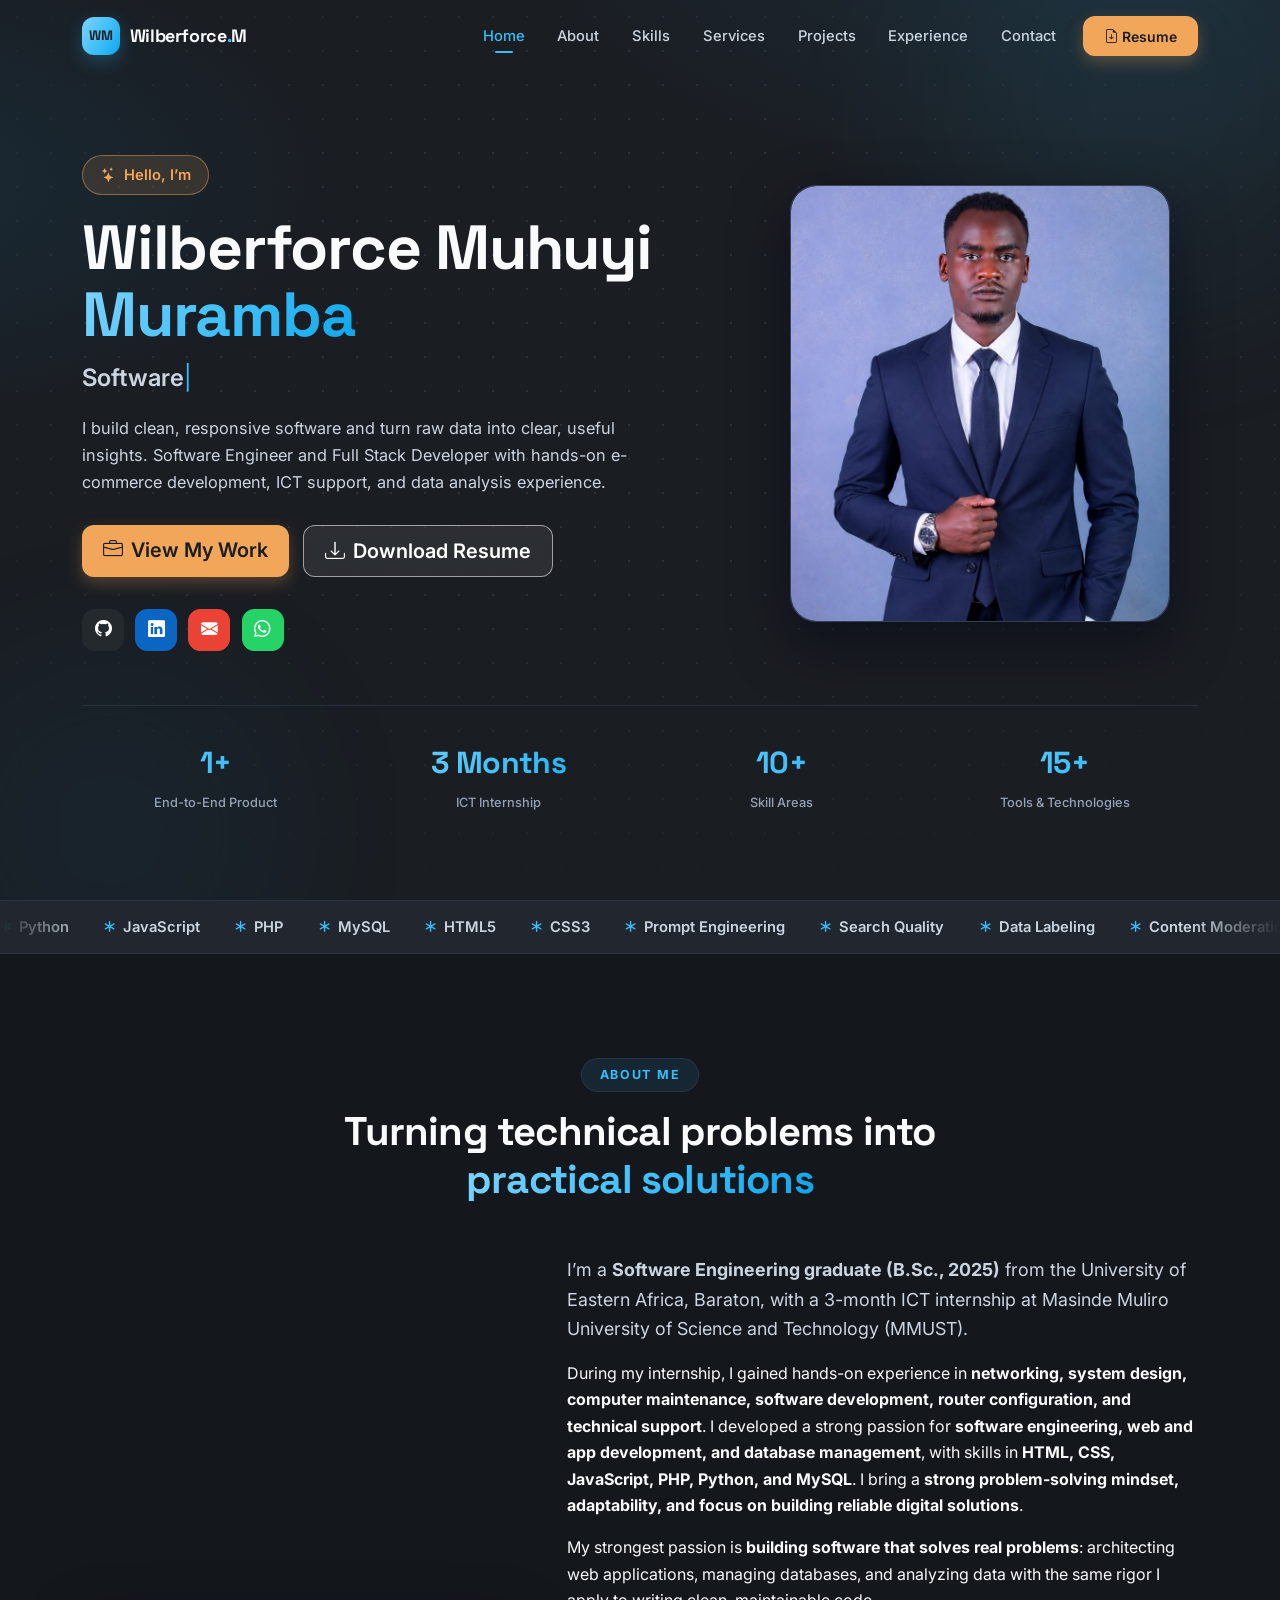
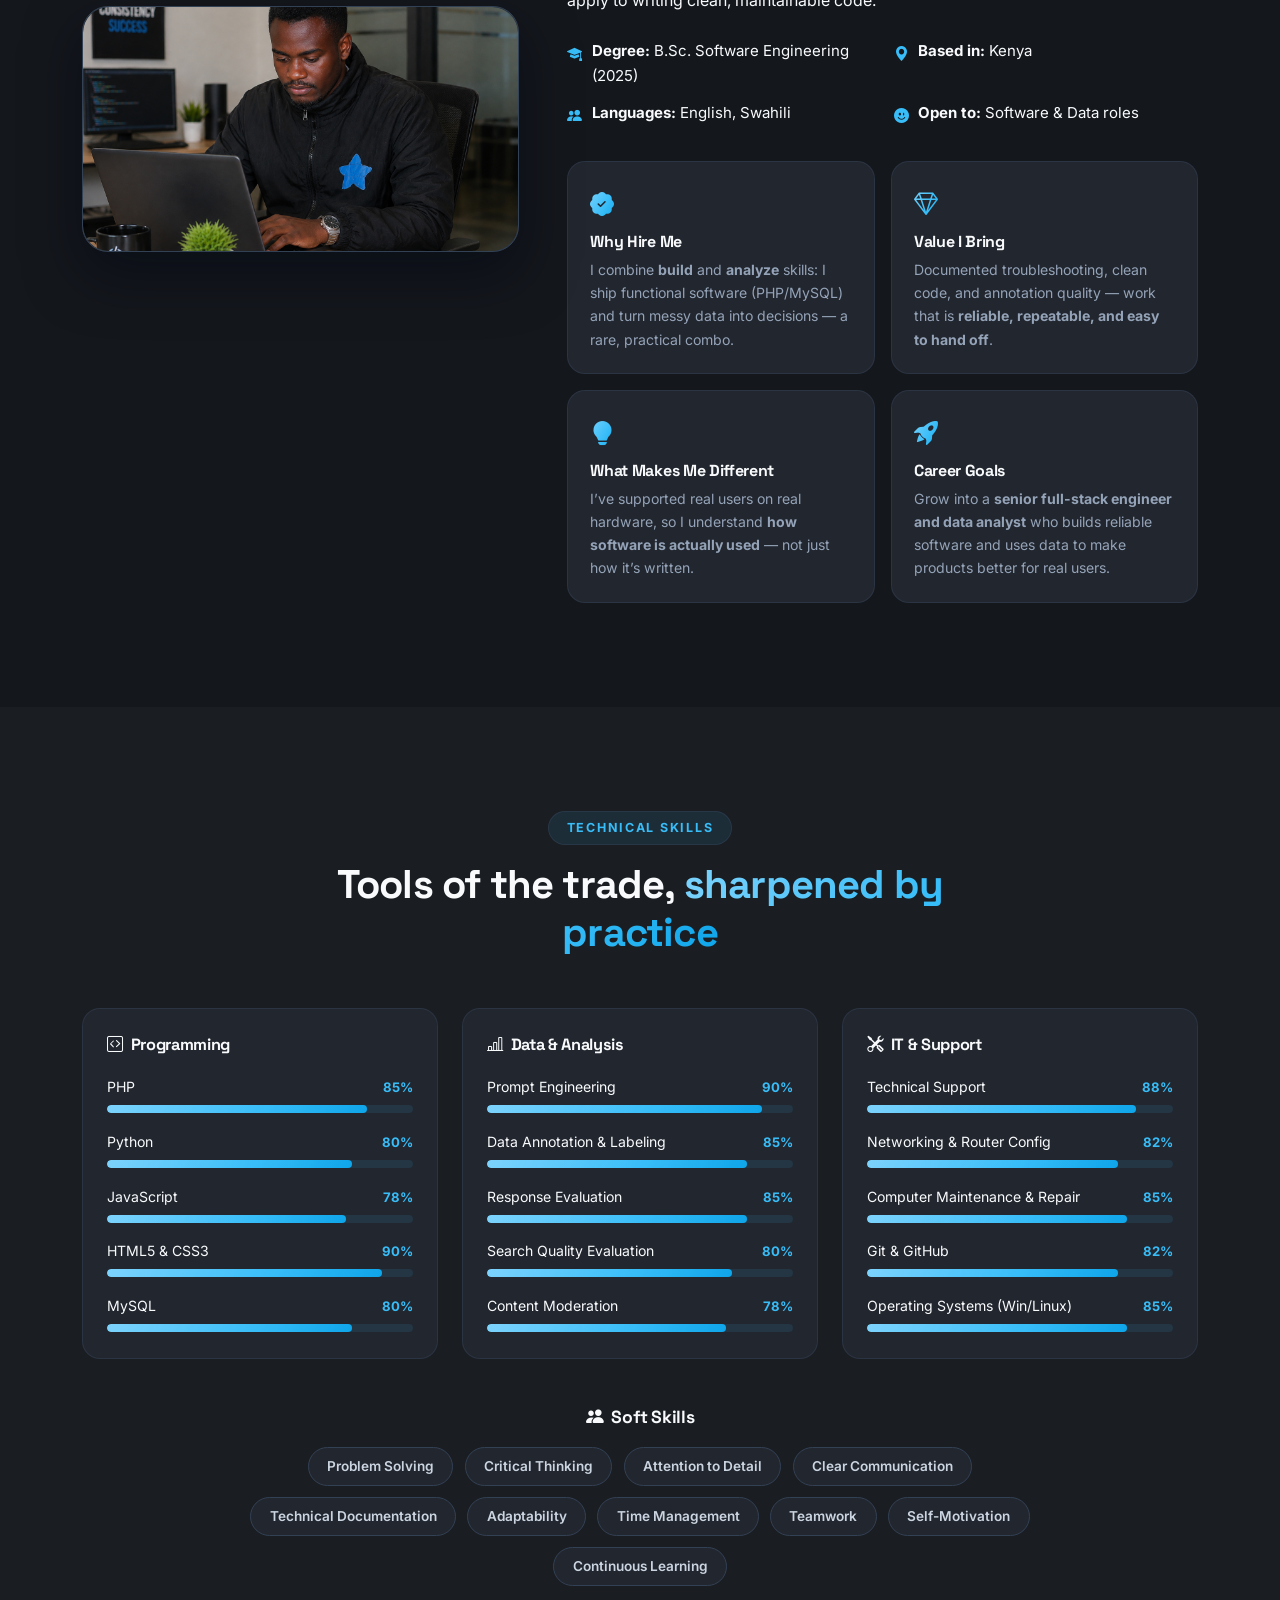
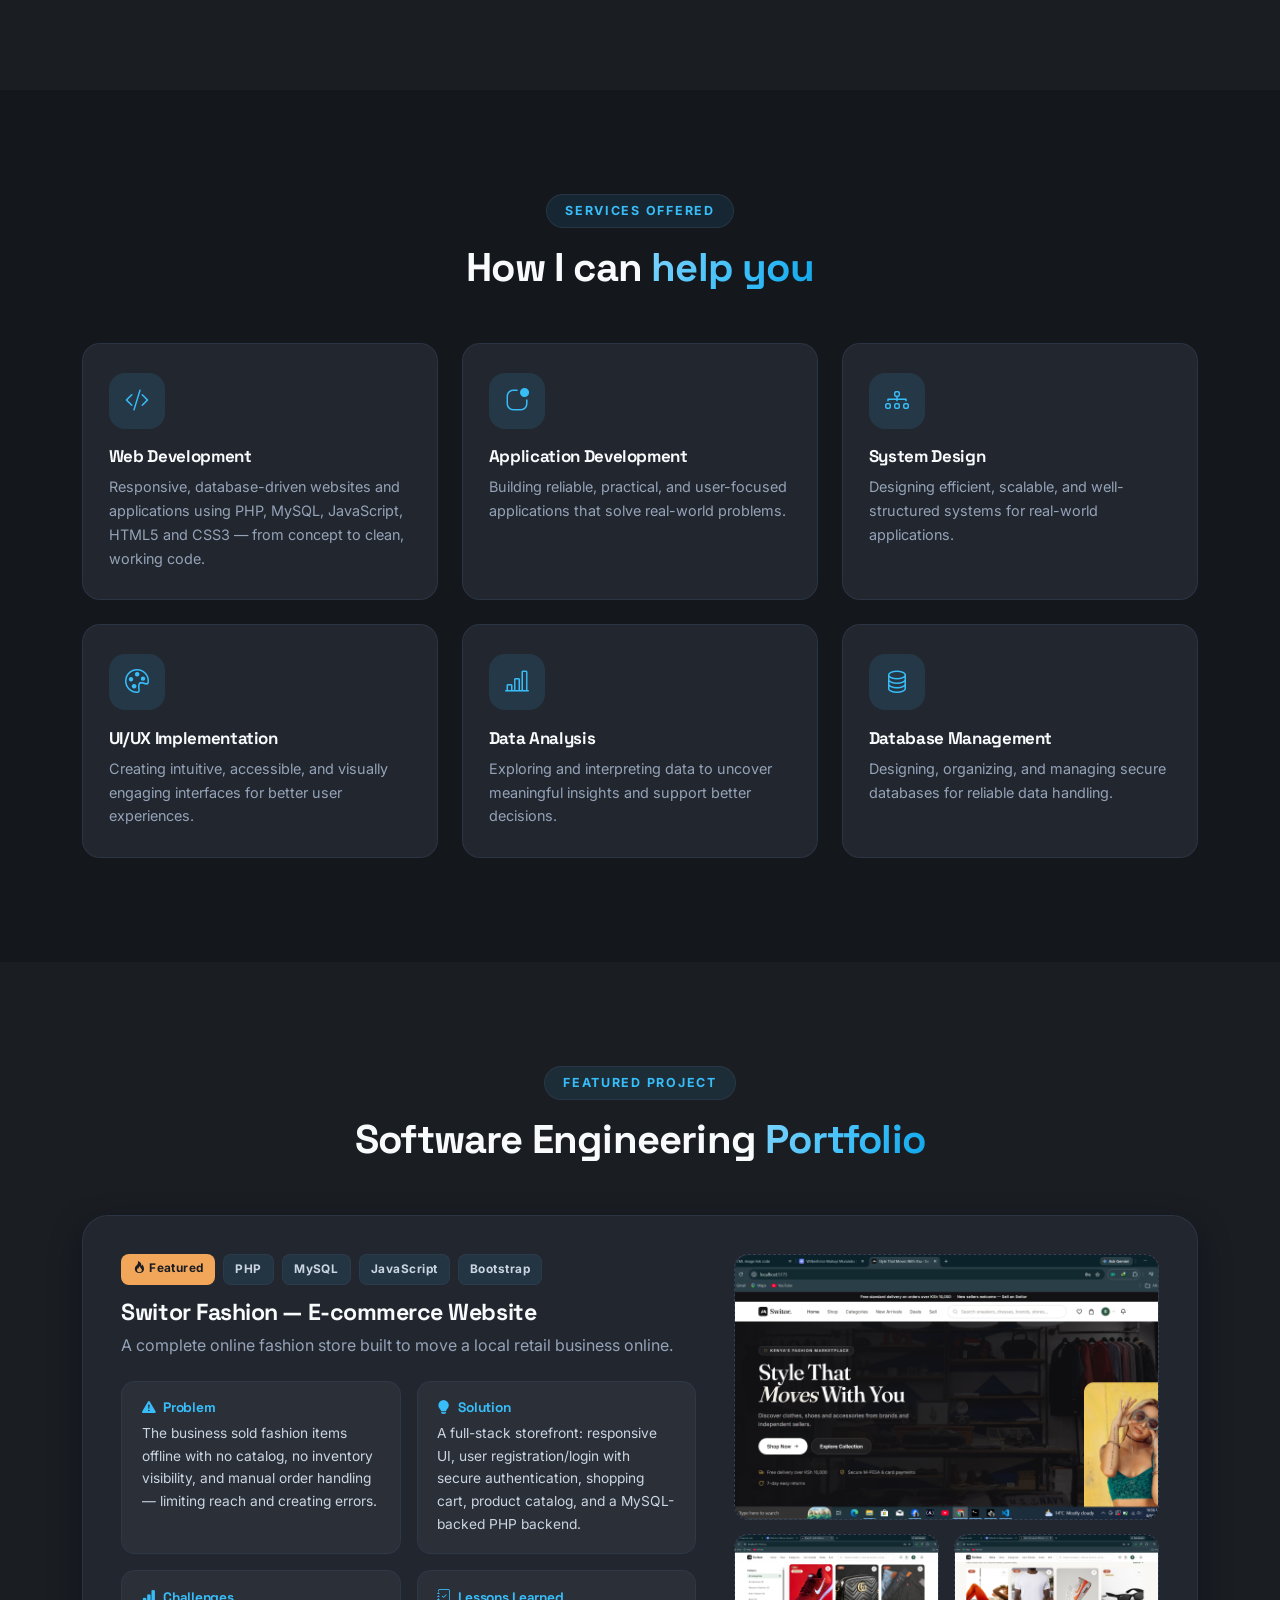
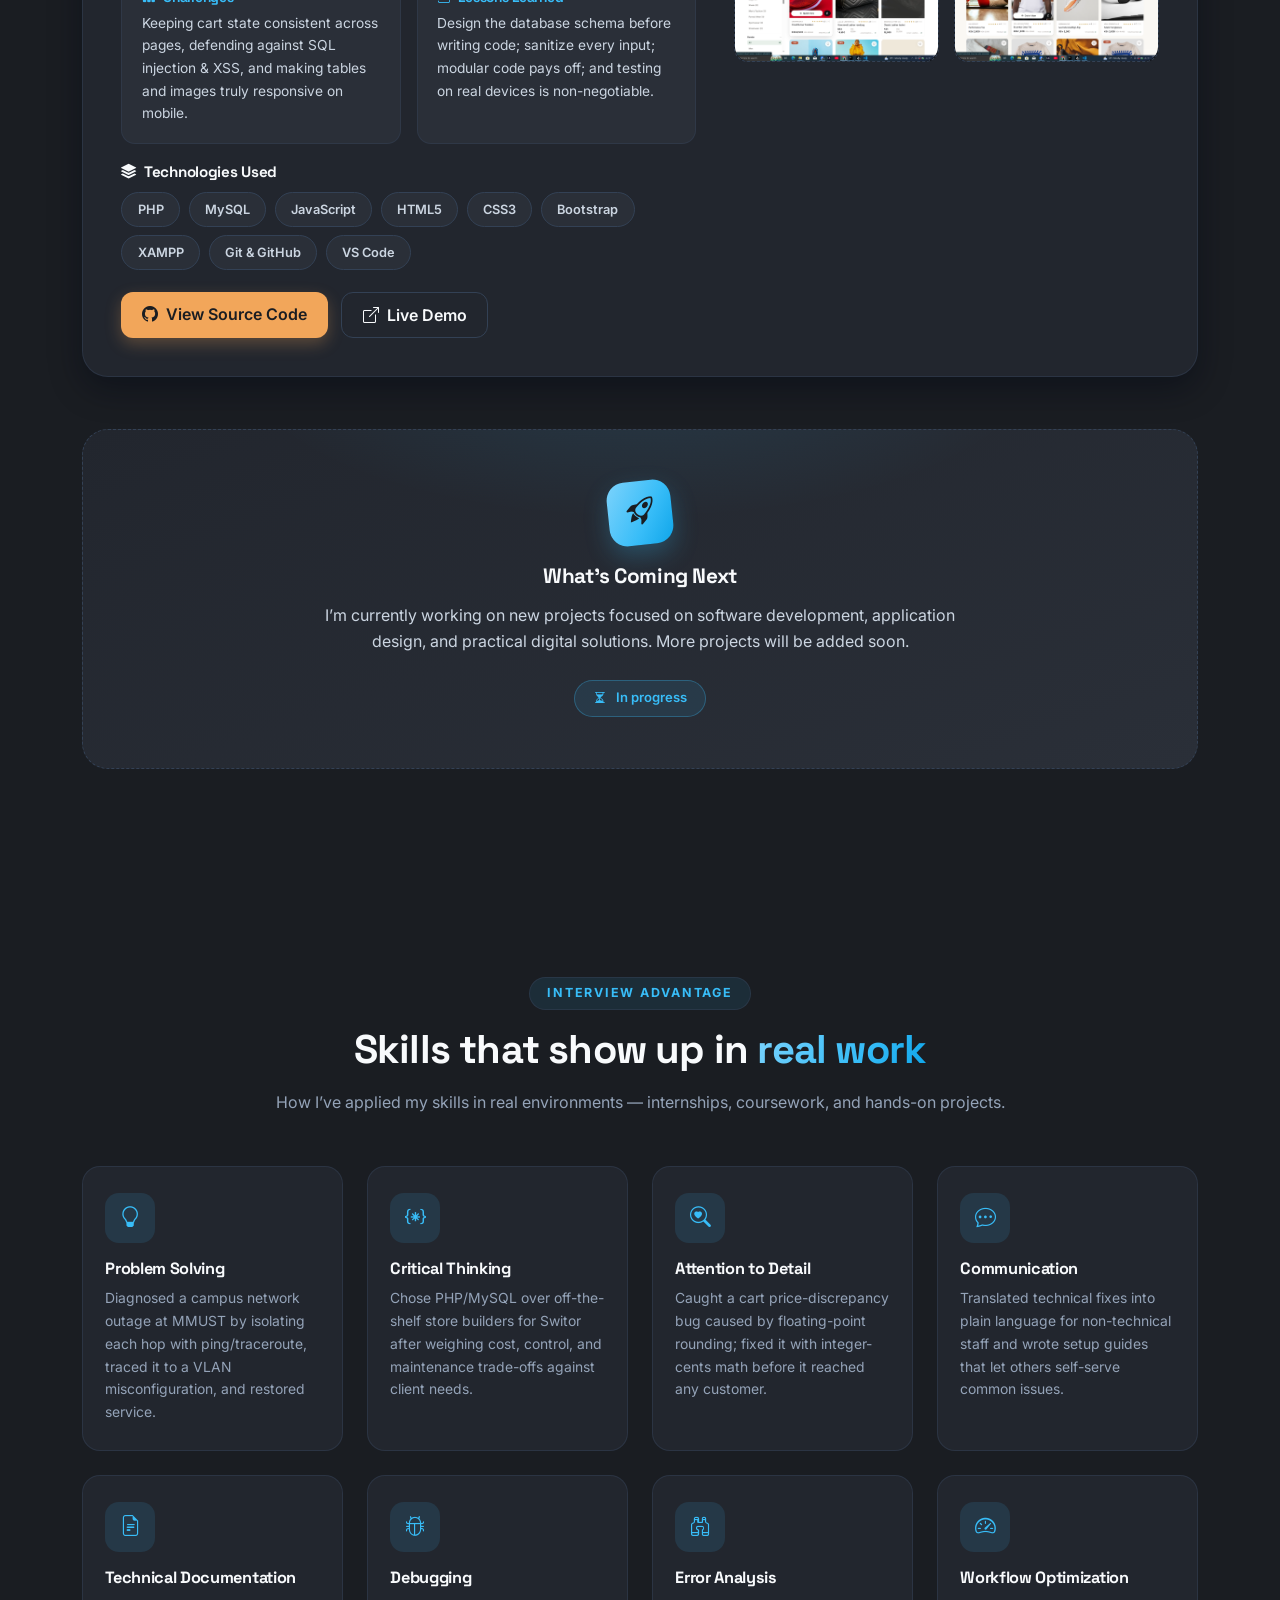
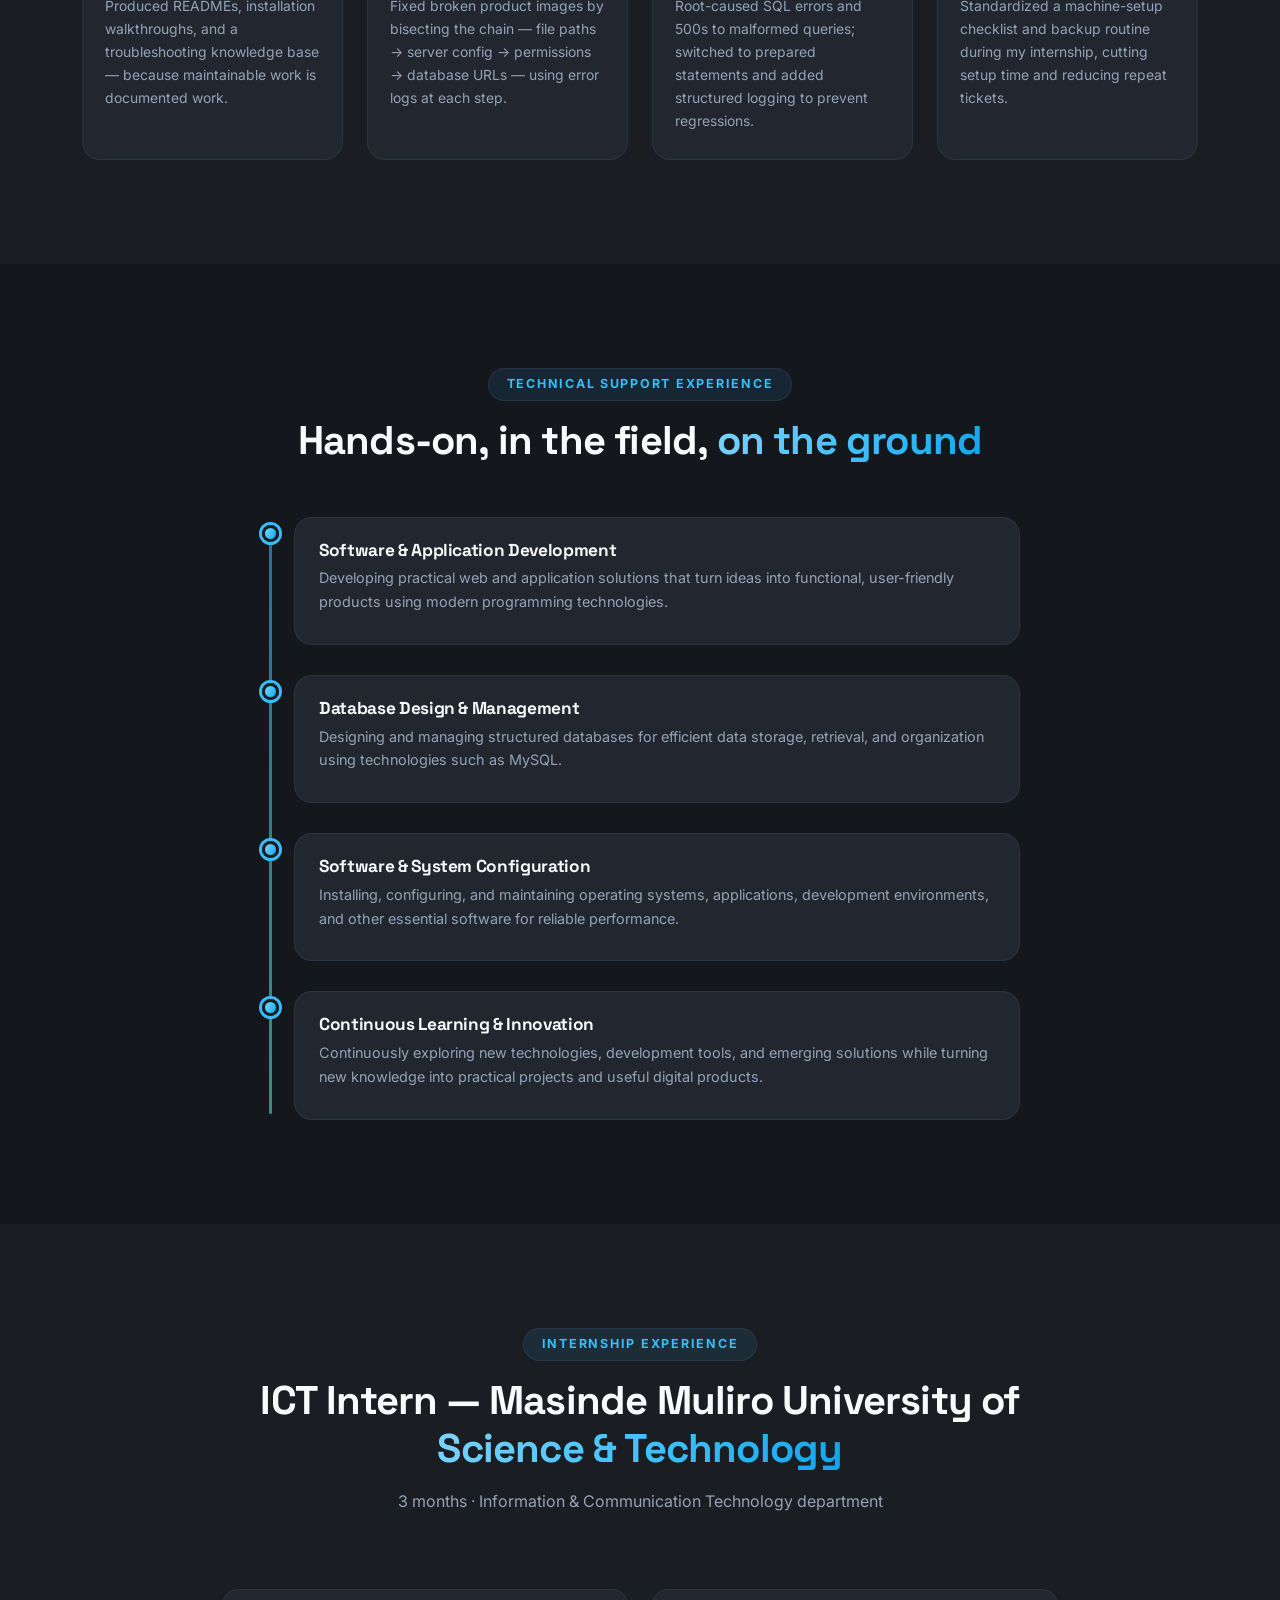
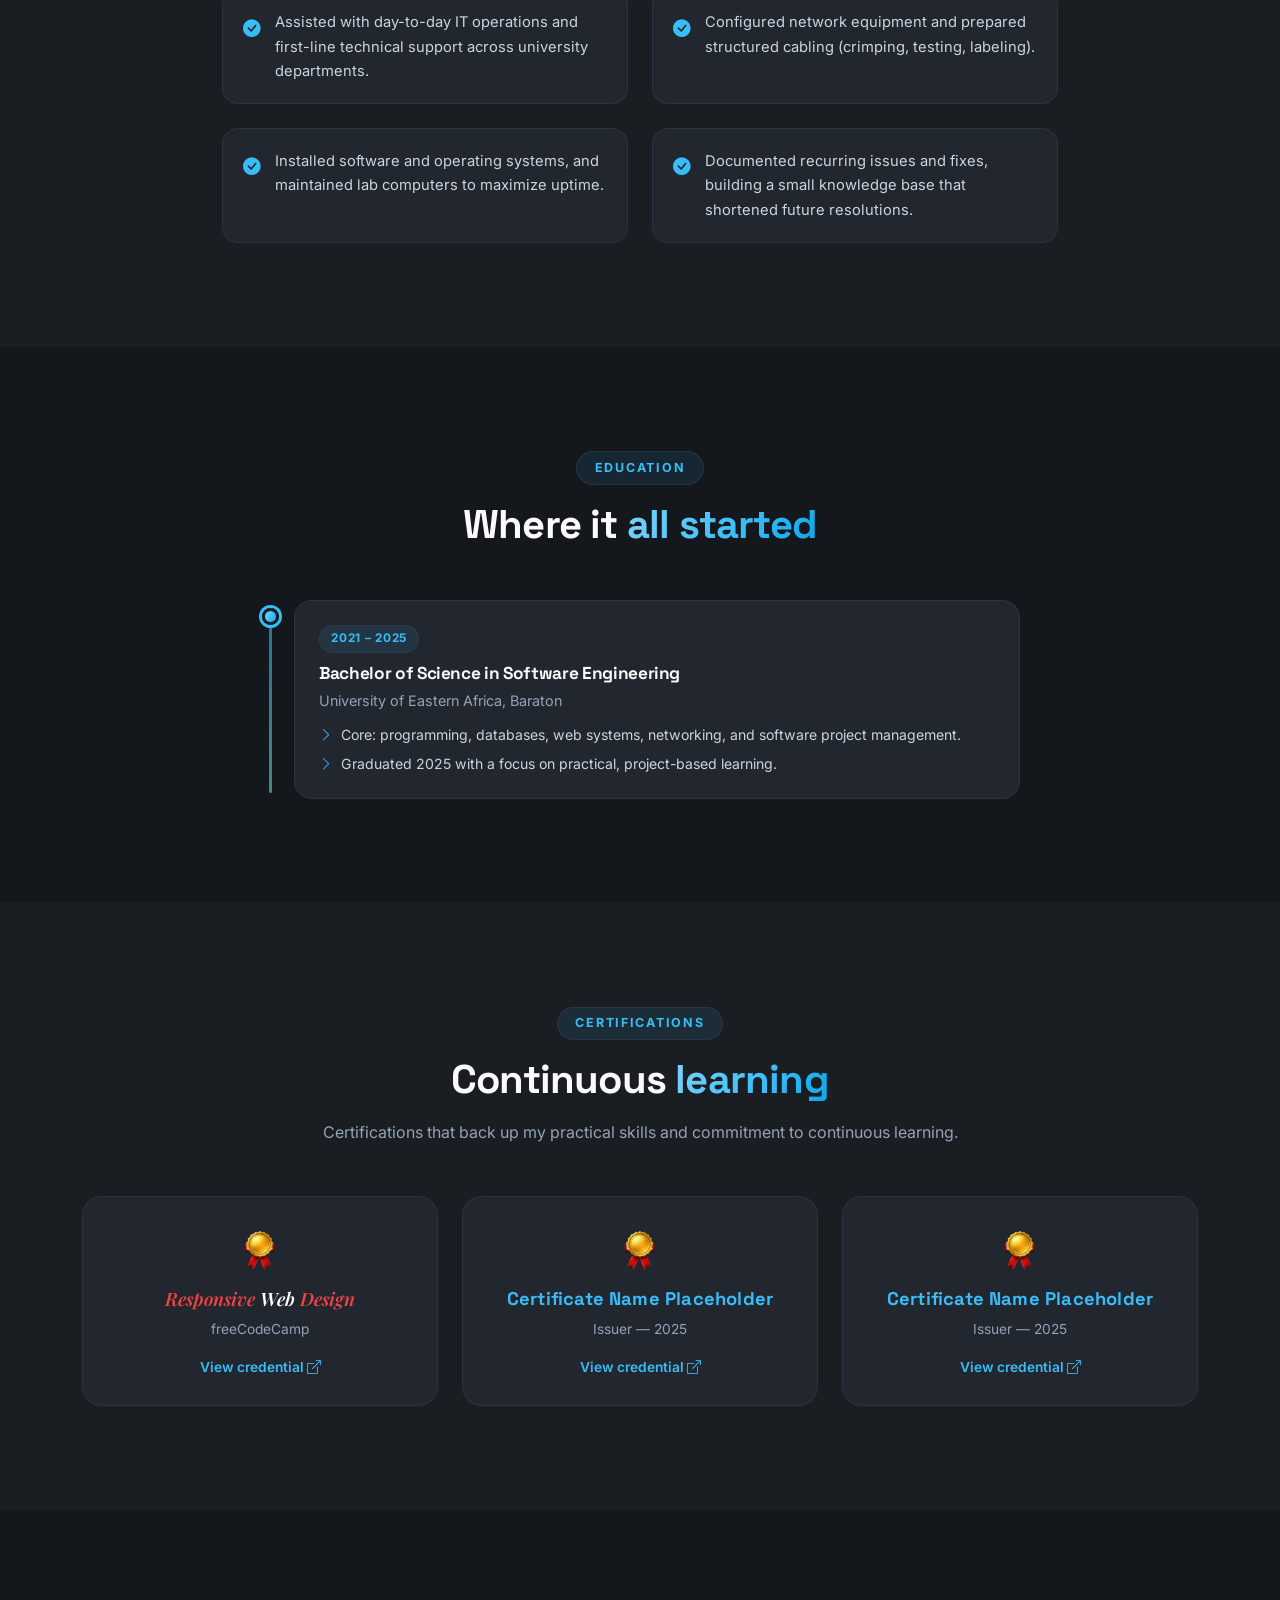
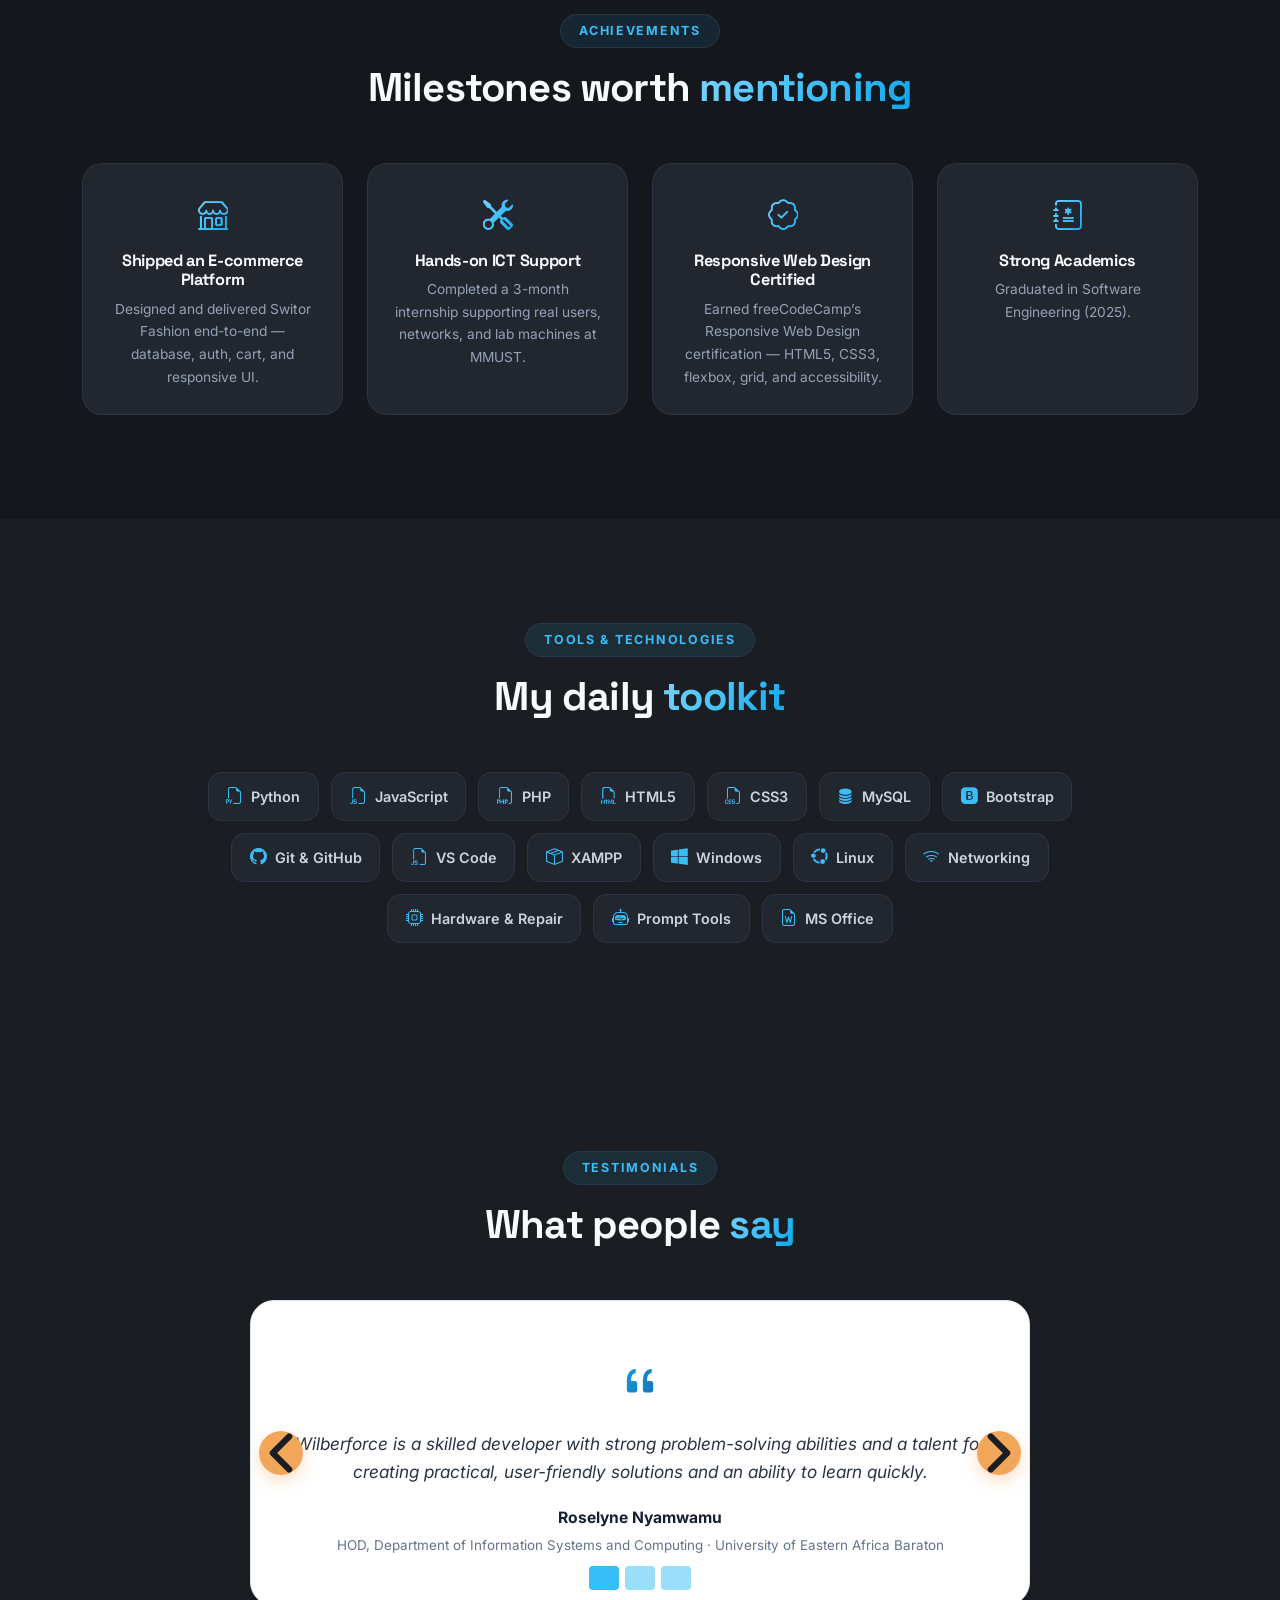
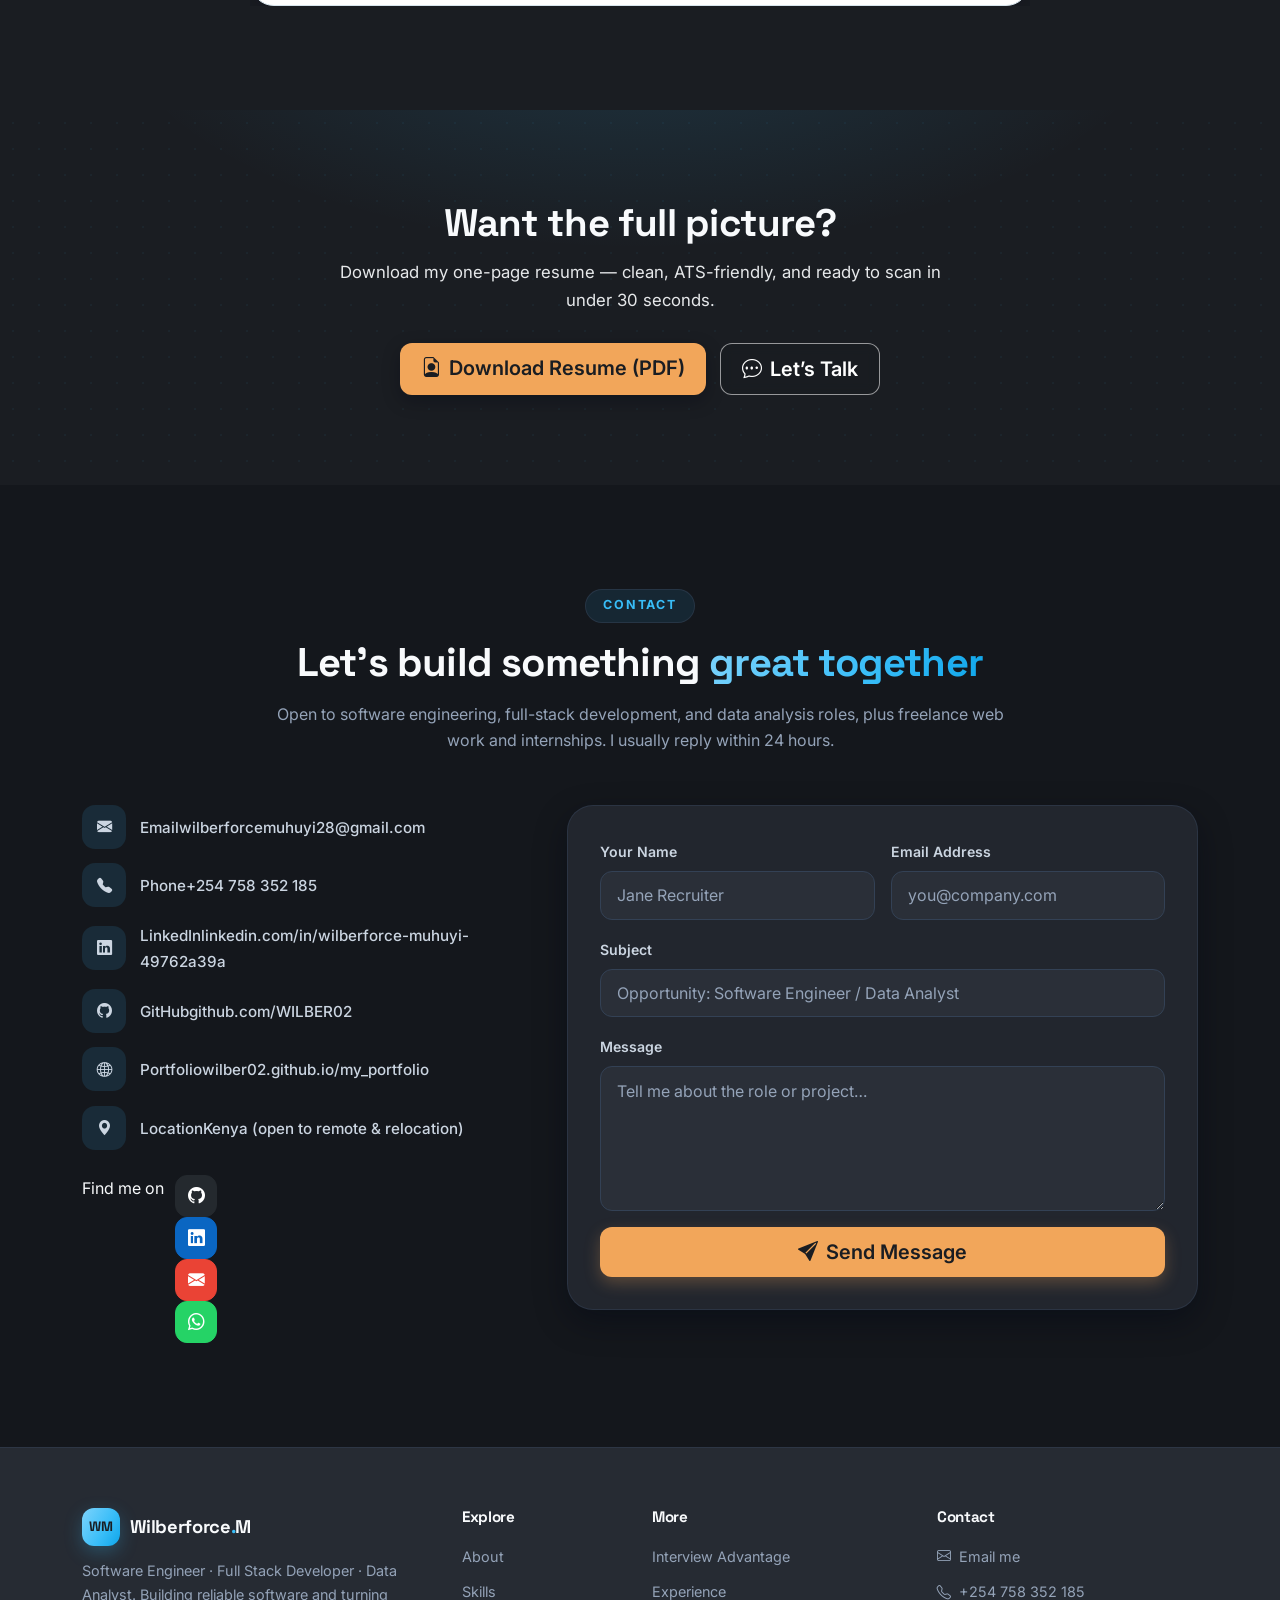
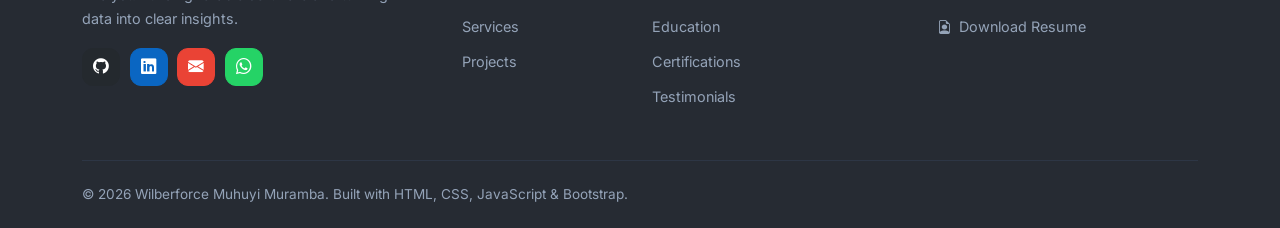
==== commit b03f2c61: "Update GitHub link in index.html" ====
--- a/index.html
+++ b/index.html
@@ -465,7 +465,7 @@
               </div>
 
               <div class="fp-actions">
-                <a href="https://github.com/WILBER02/switor-fashion" target="_blank" rel="noopener" class="btn btn-gradient"><i class="bi bi-github me-2" aria-hidden="true"></i>View Source Code</a>
+                <a href="https://github.com/WILBER02/my_portfolio" target="_blank" rel="noopener" class="btn btn-gradient"><i class="bi bi-github me-2" aria-hidden="true"></i>View Source Code</a>
                 <a href="#" class="btn btn-outline"><i class="bi bi-box-arrow-up-right me-2" aria-hidden="true"></i>Live Demo</a>
               </div>
             </div>
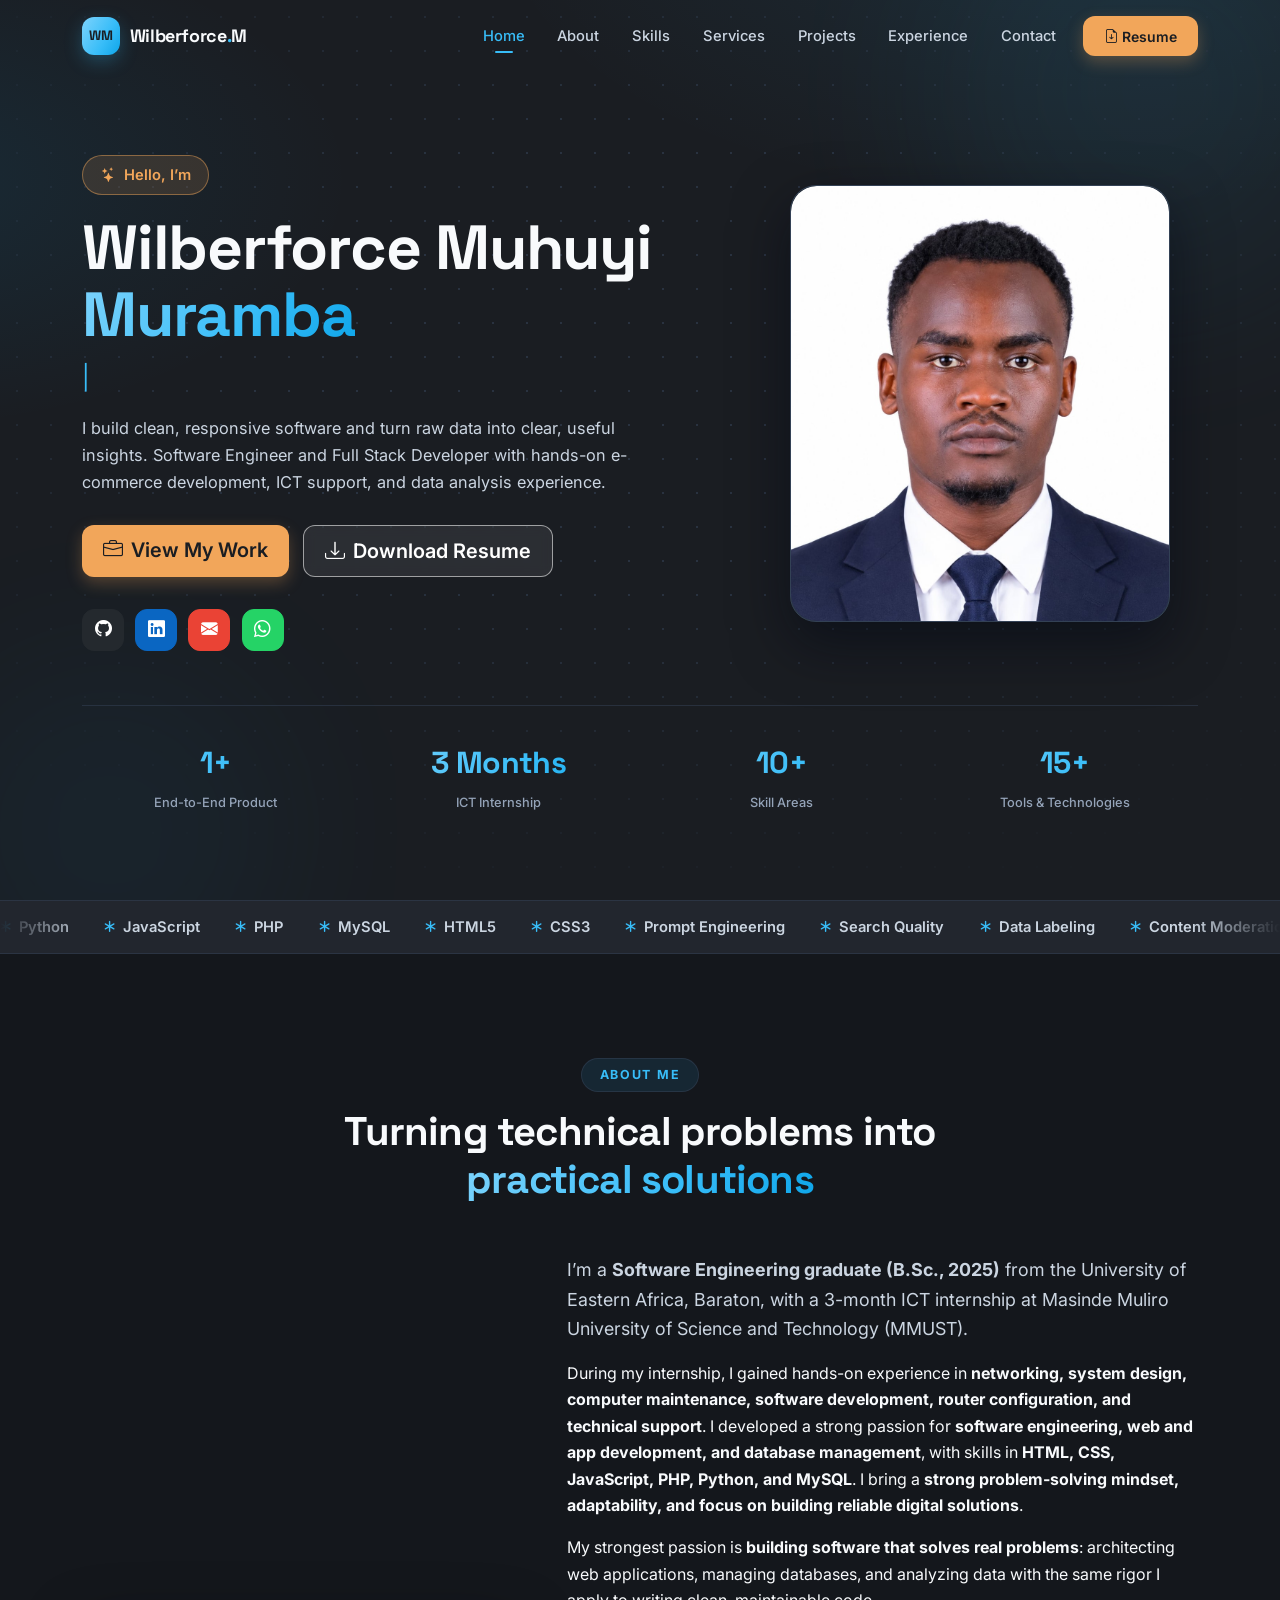
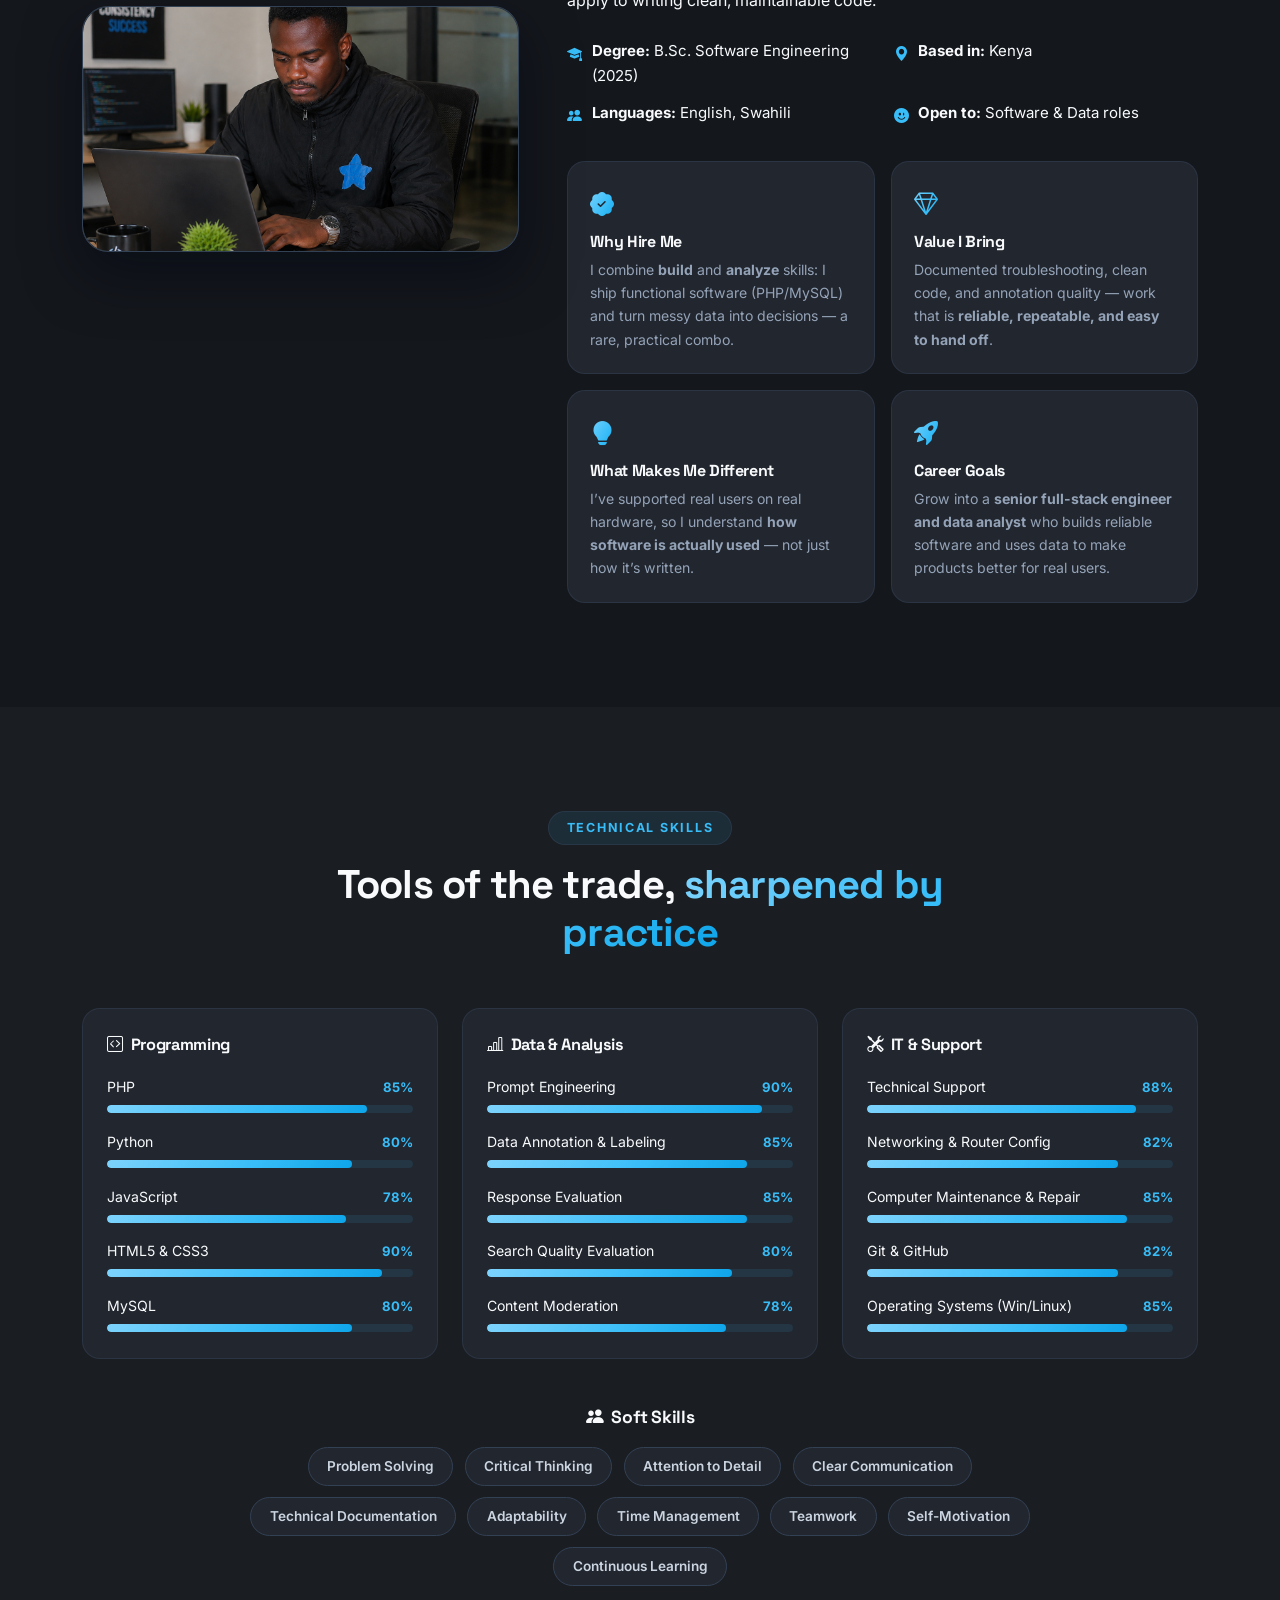
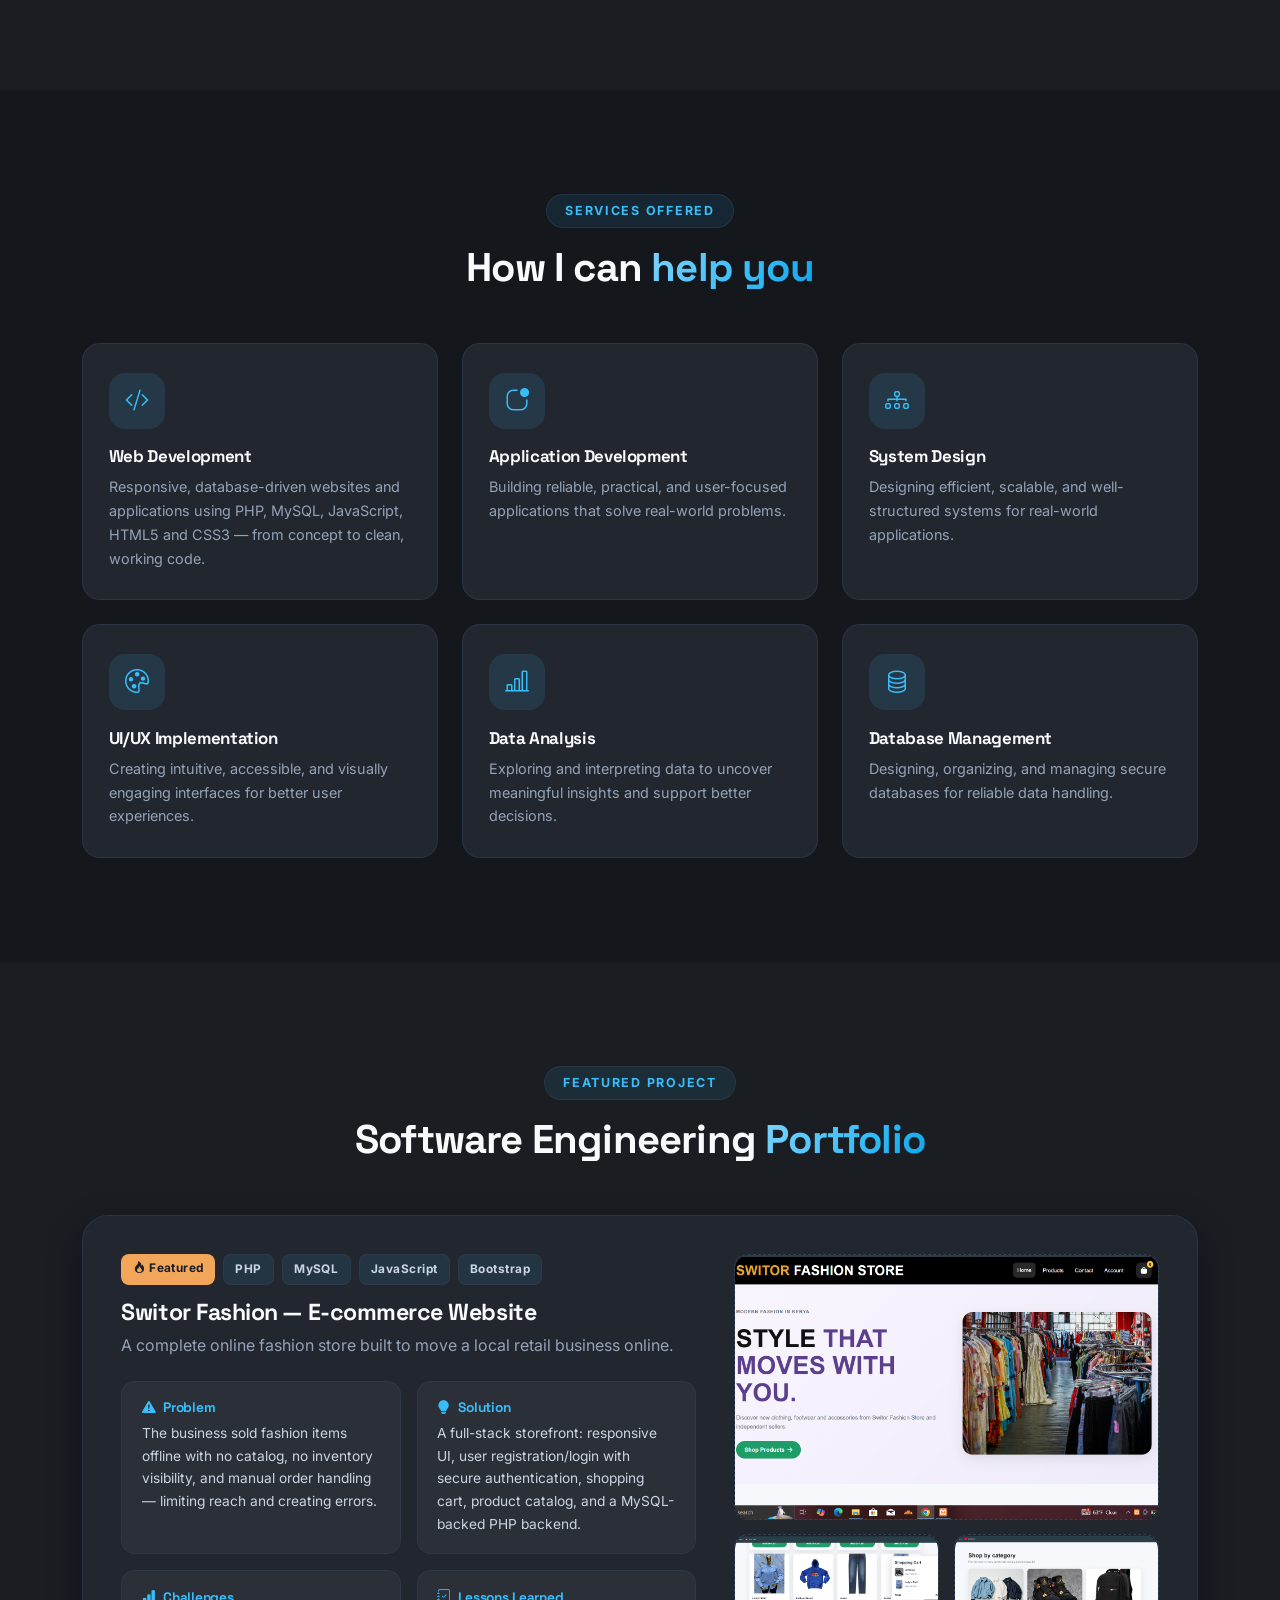
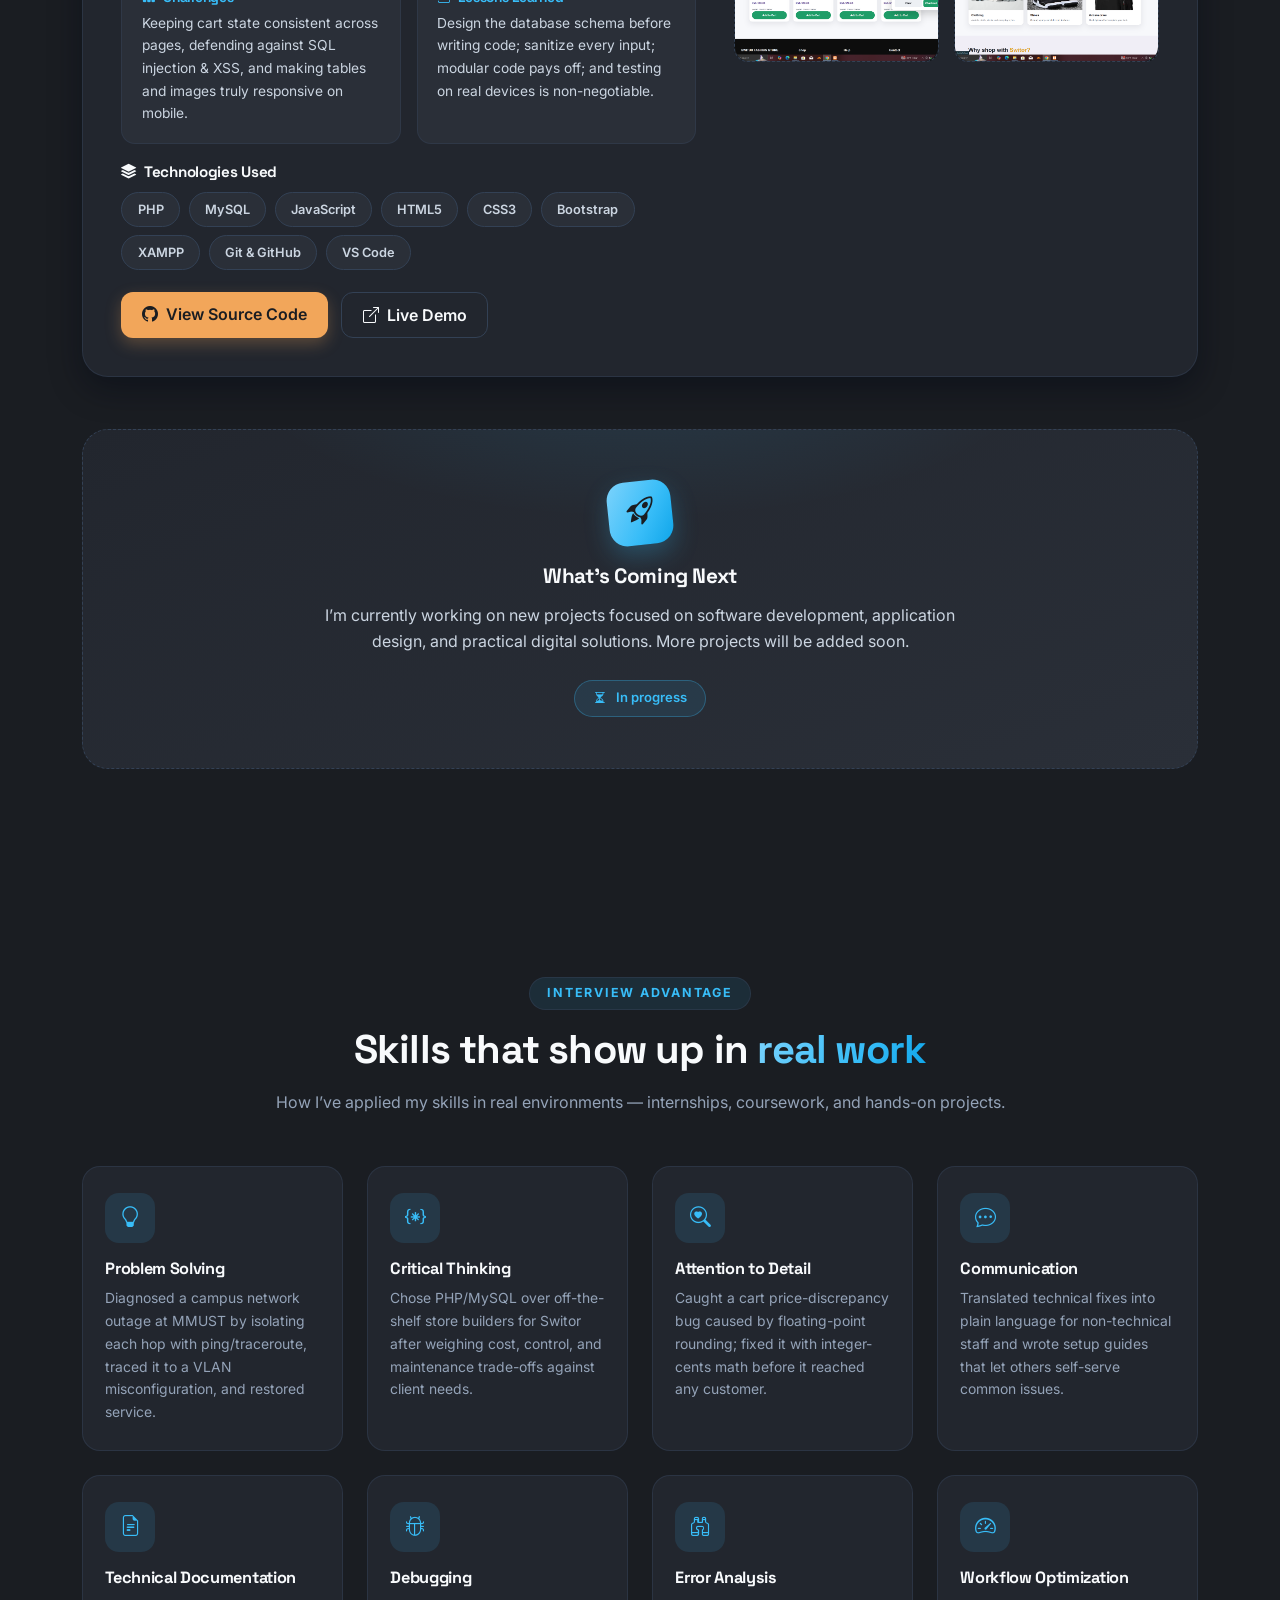
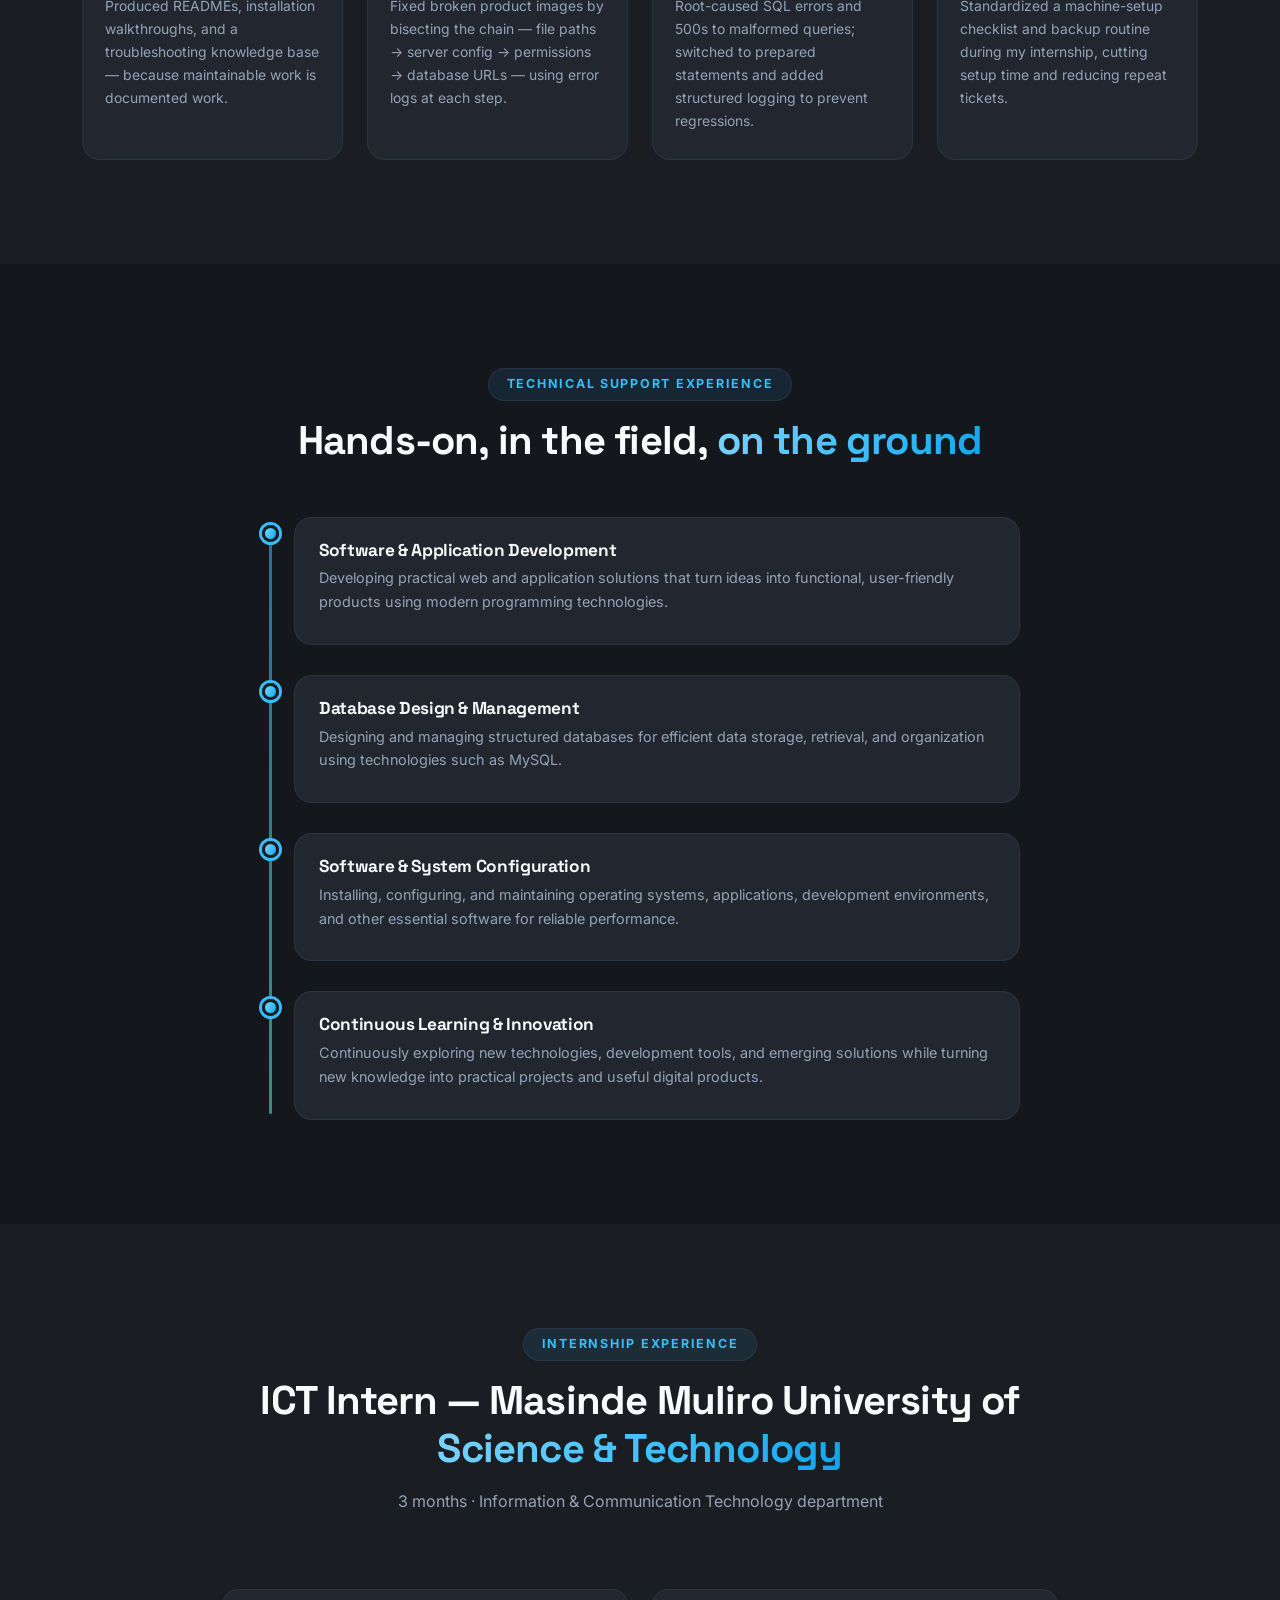
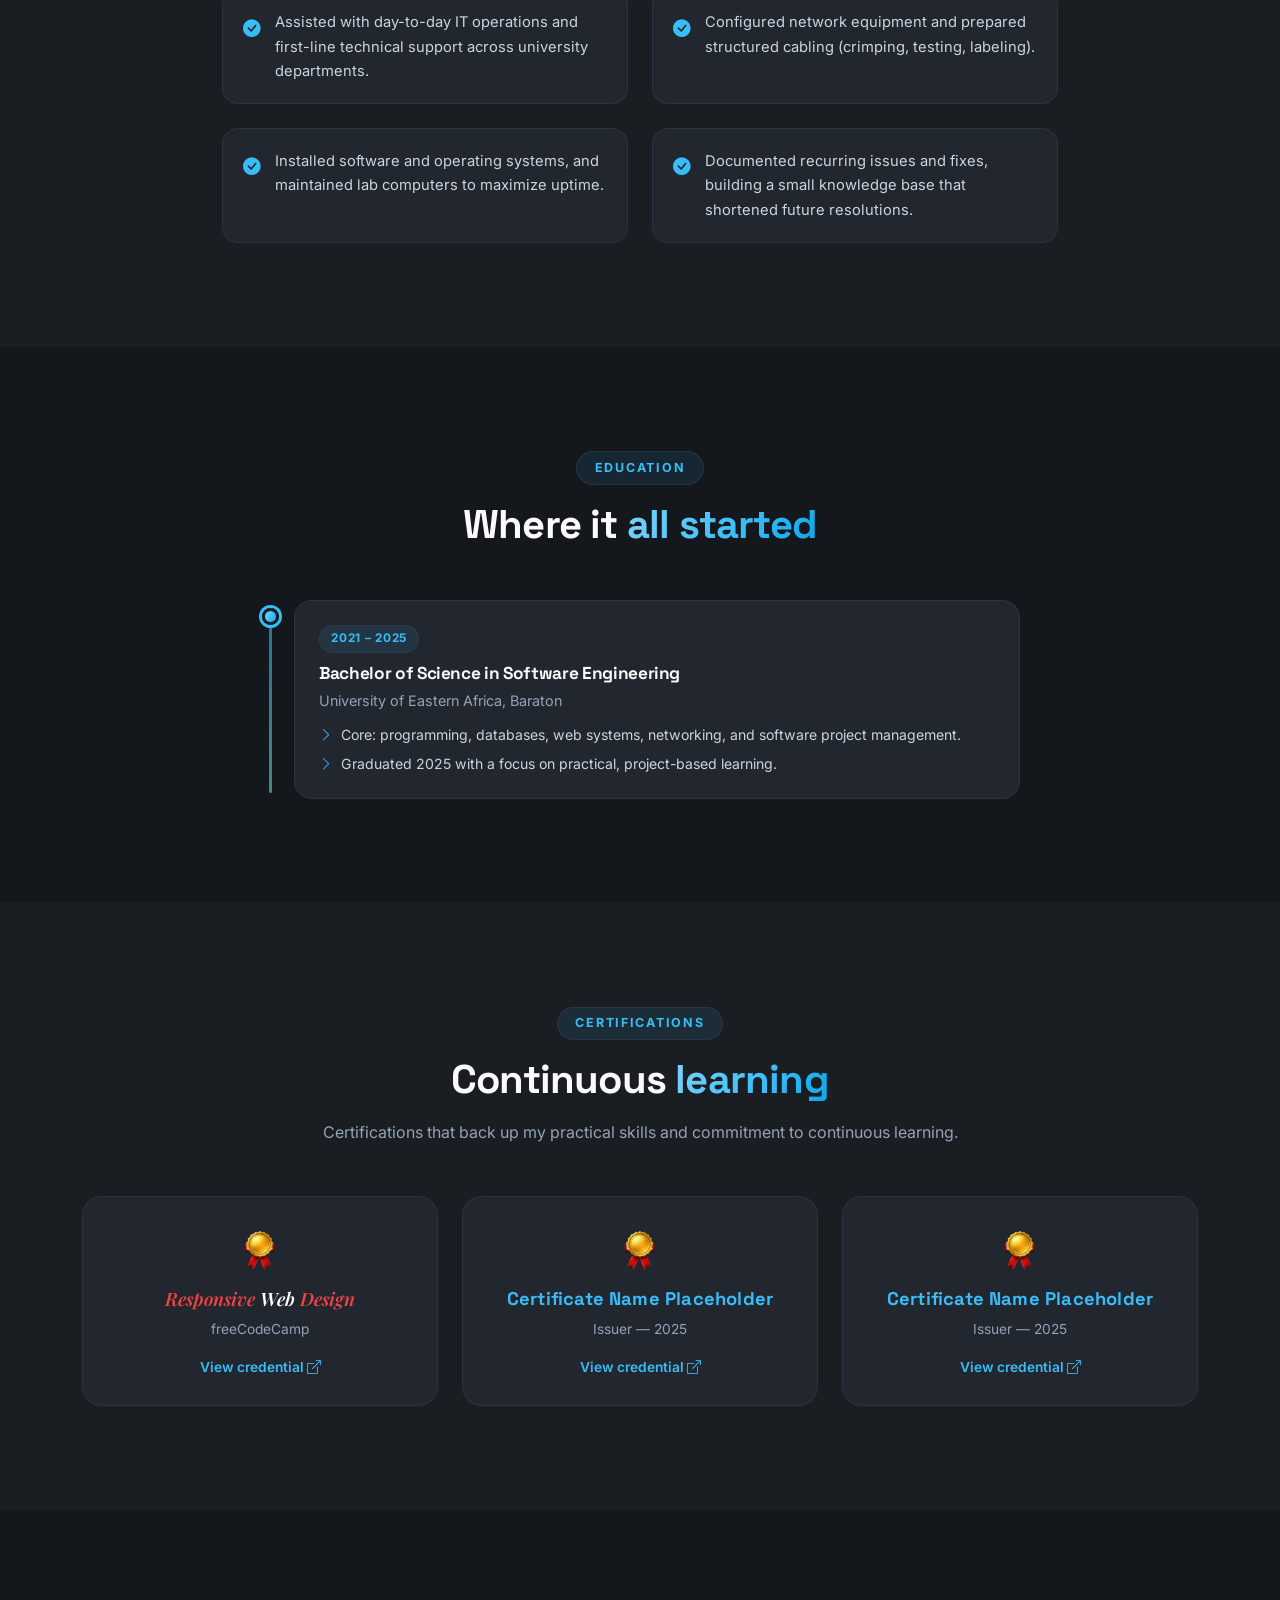
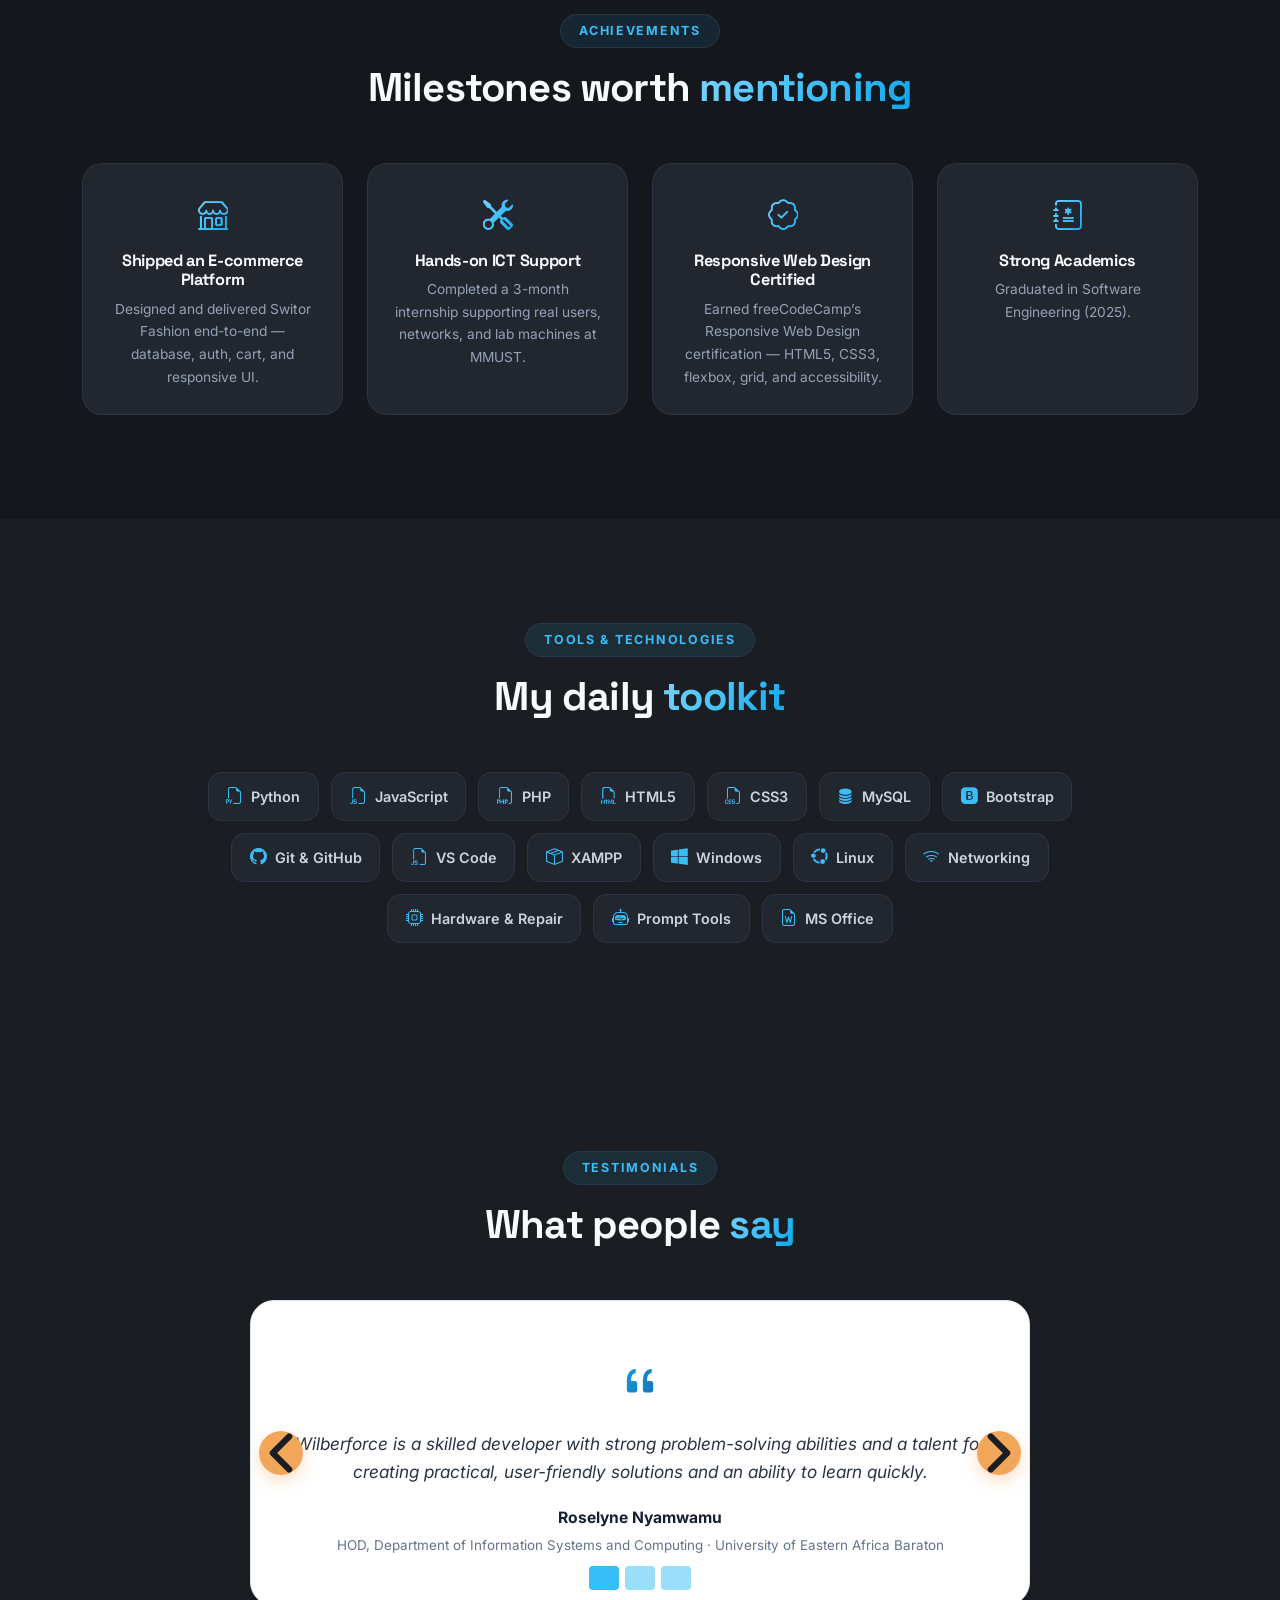
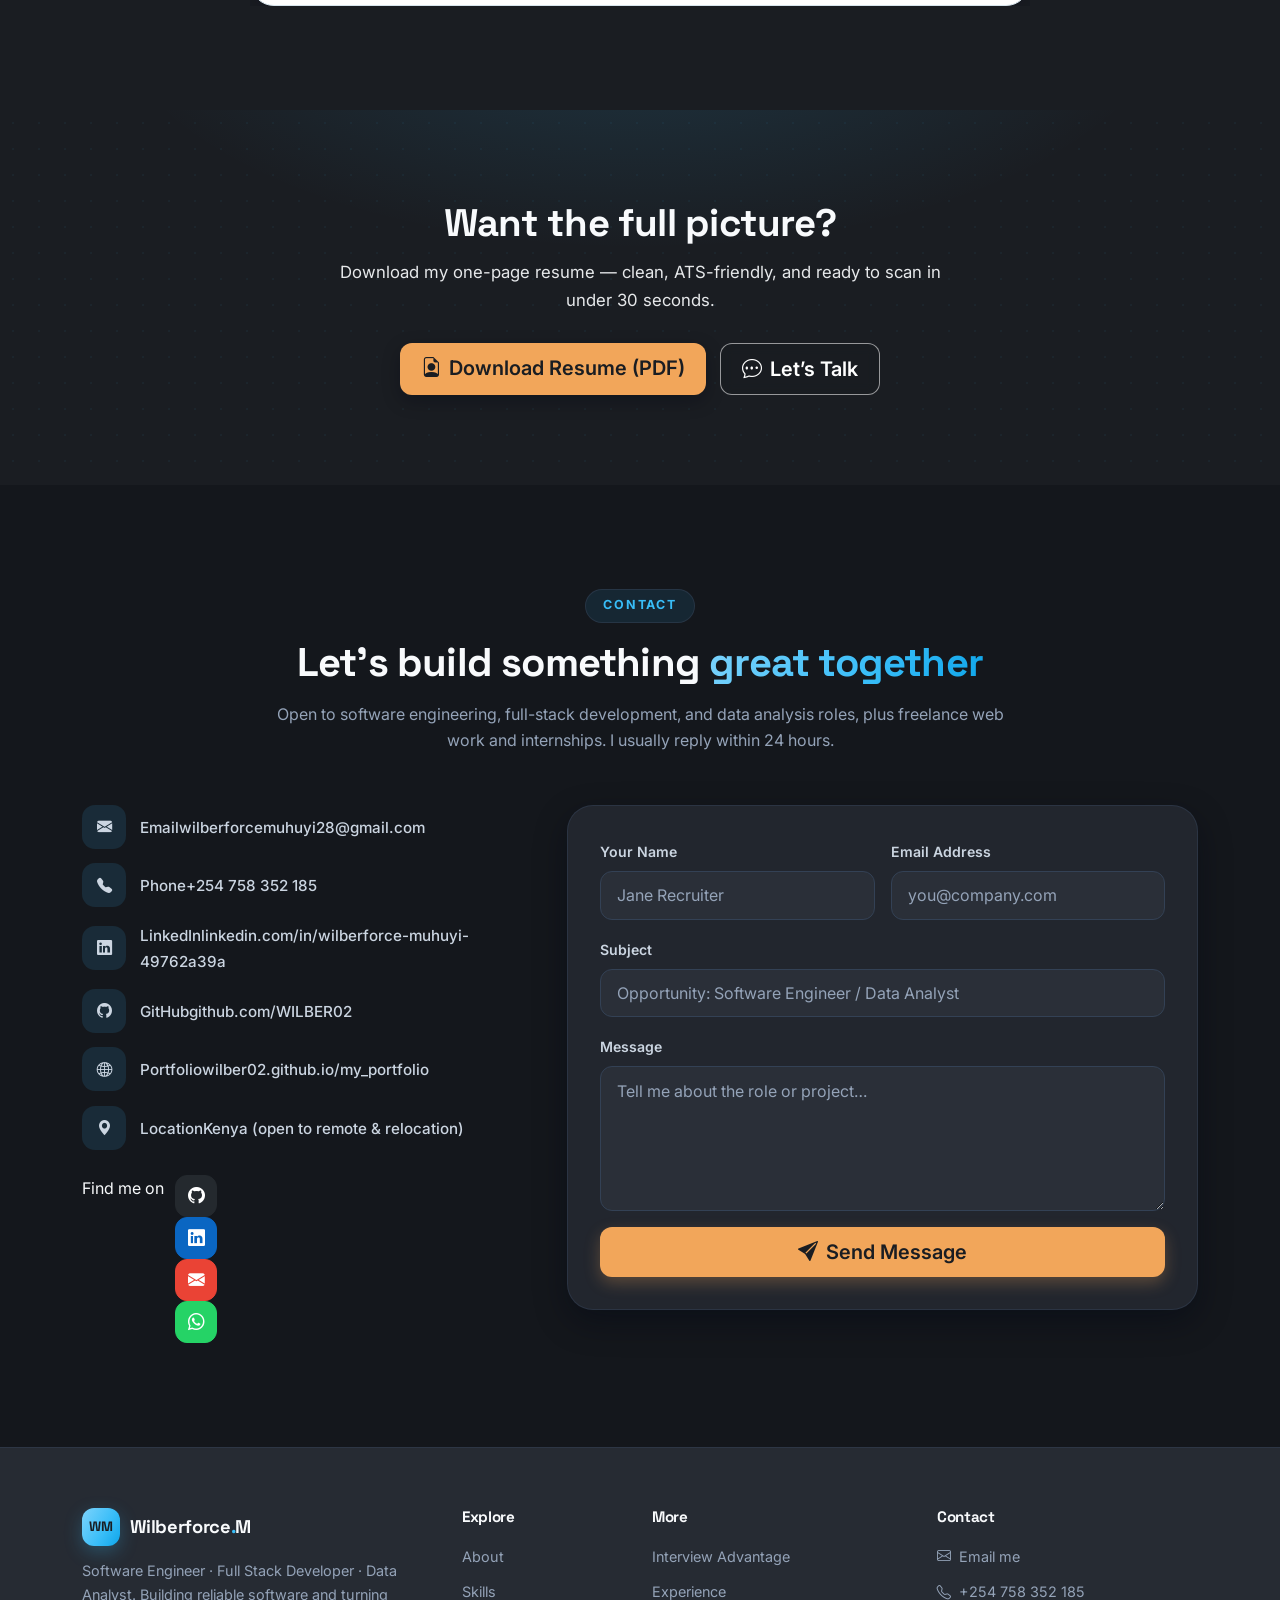
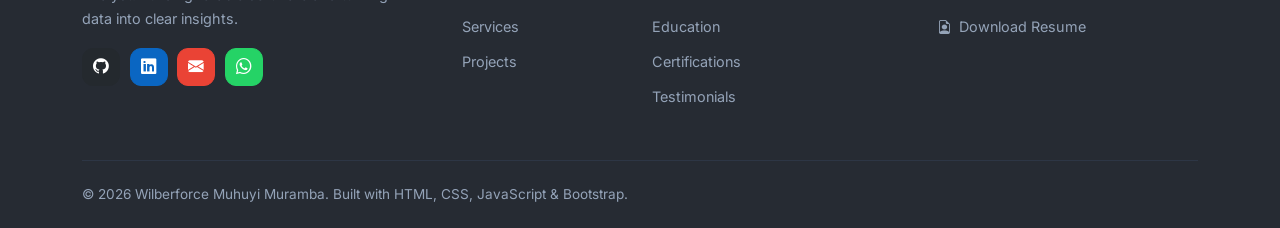
==== commit c6db9c1b: "Update GitHub link in index.html" ====
--- a/index.html
+++ b/index.html
@@ -465,7 +465,7 @@
               </div>
 
               <div class="fp-actions">
-                <a href="https://github.com/WILBER02/my_portfolio" target="_blank" rel="noopener" class="btn btn-gradient"><i class="bi bi-github me-2" aria-hidden="true"></i>View Source Code</a>
+                <a href="https://github.com/WILBER02/switor-fashion-store" target="_blank" rel="noopener" class="btn btn-gradient"><i class="bi bi-github me-2" aria-hidden="true"></i>View Source Code</a>
                 <a href="#" class="btn btn-outline"><i class="bi bi-box-arrow-up-right me-2" aria-hidden="true"></i>Live Demo</a>
               </div>
             </div>
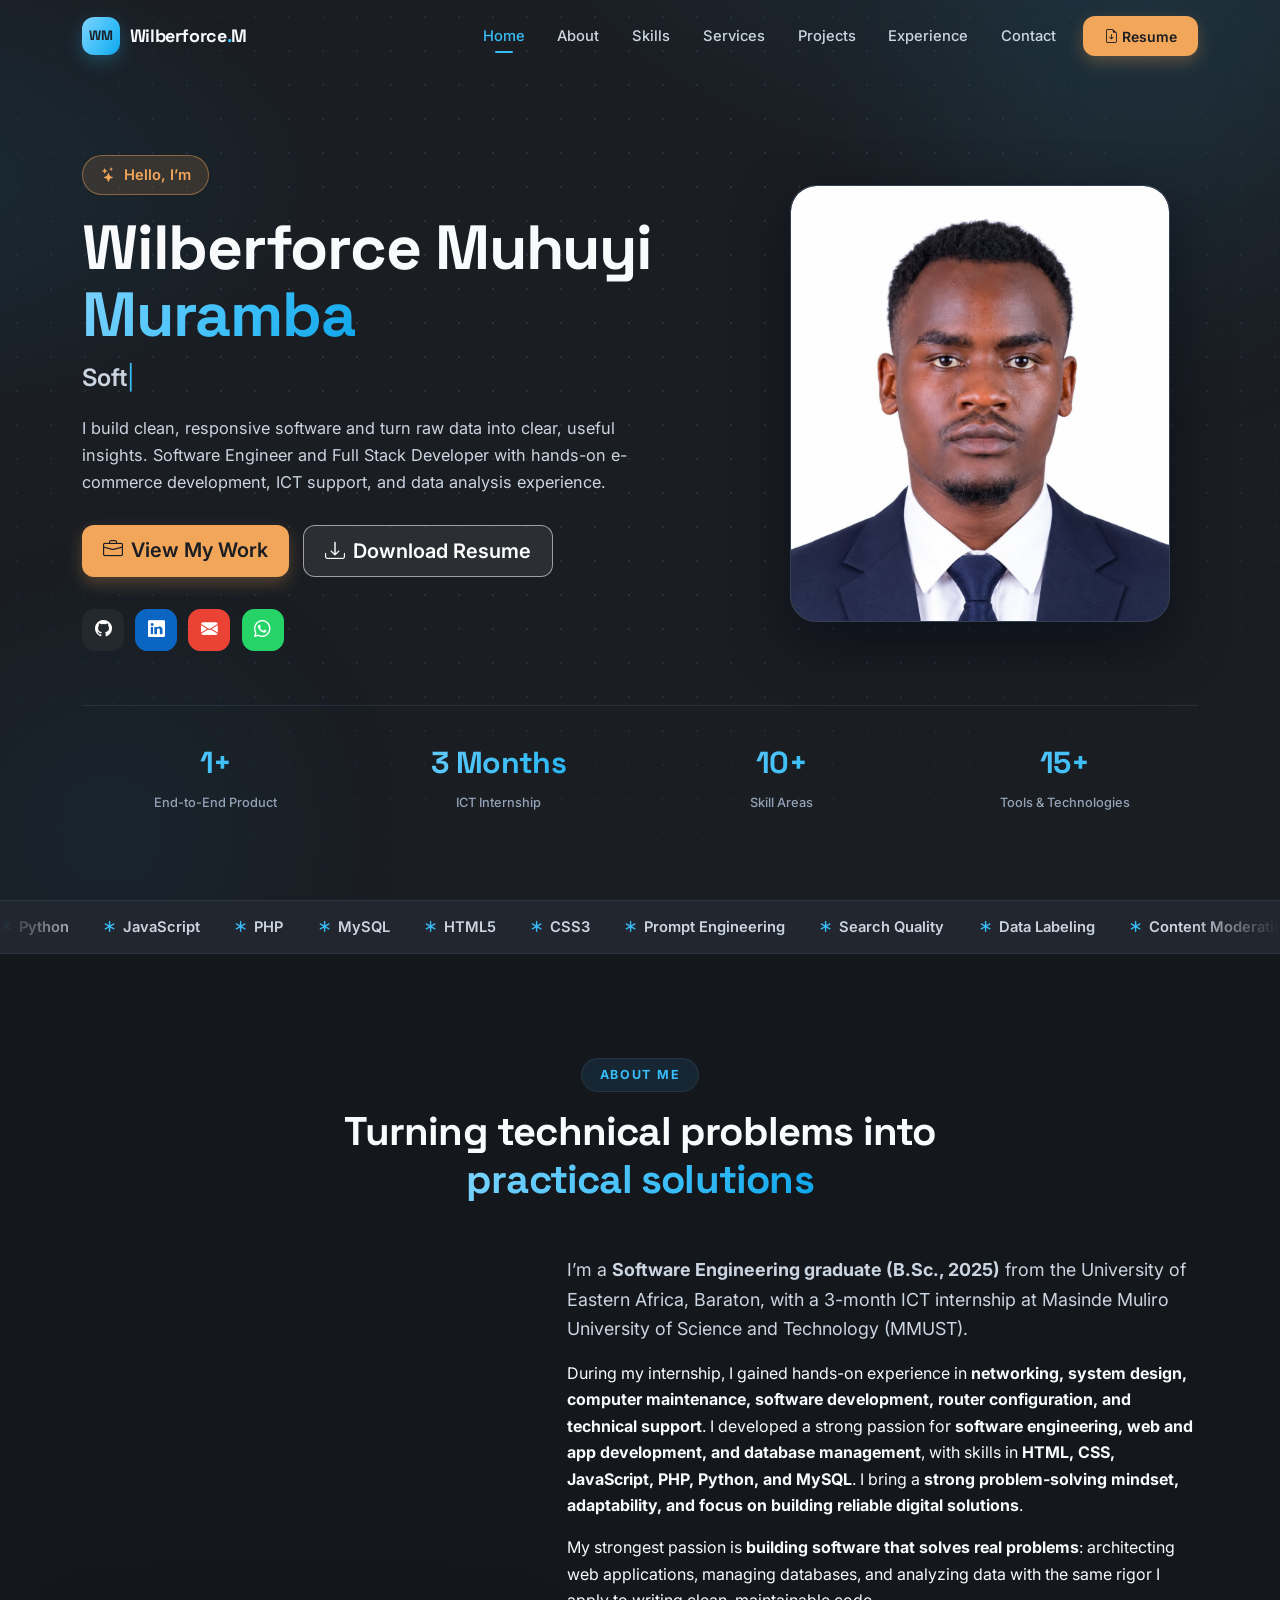
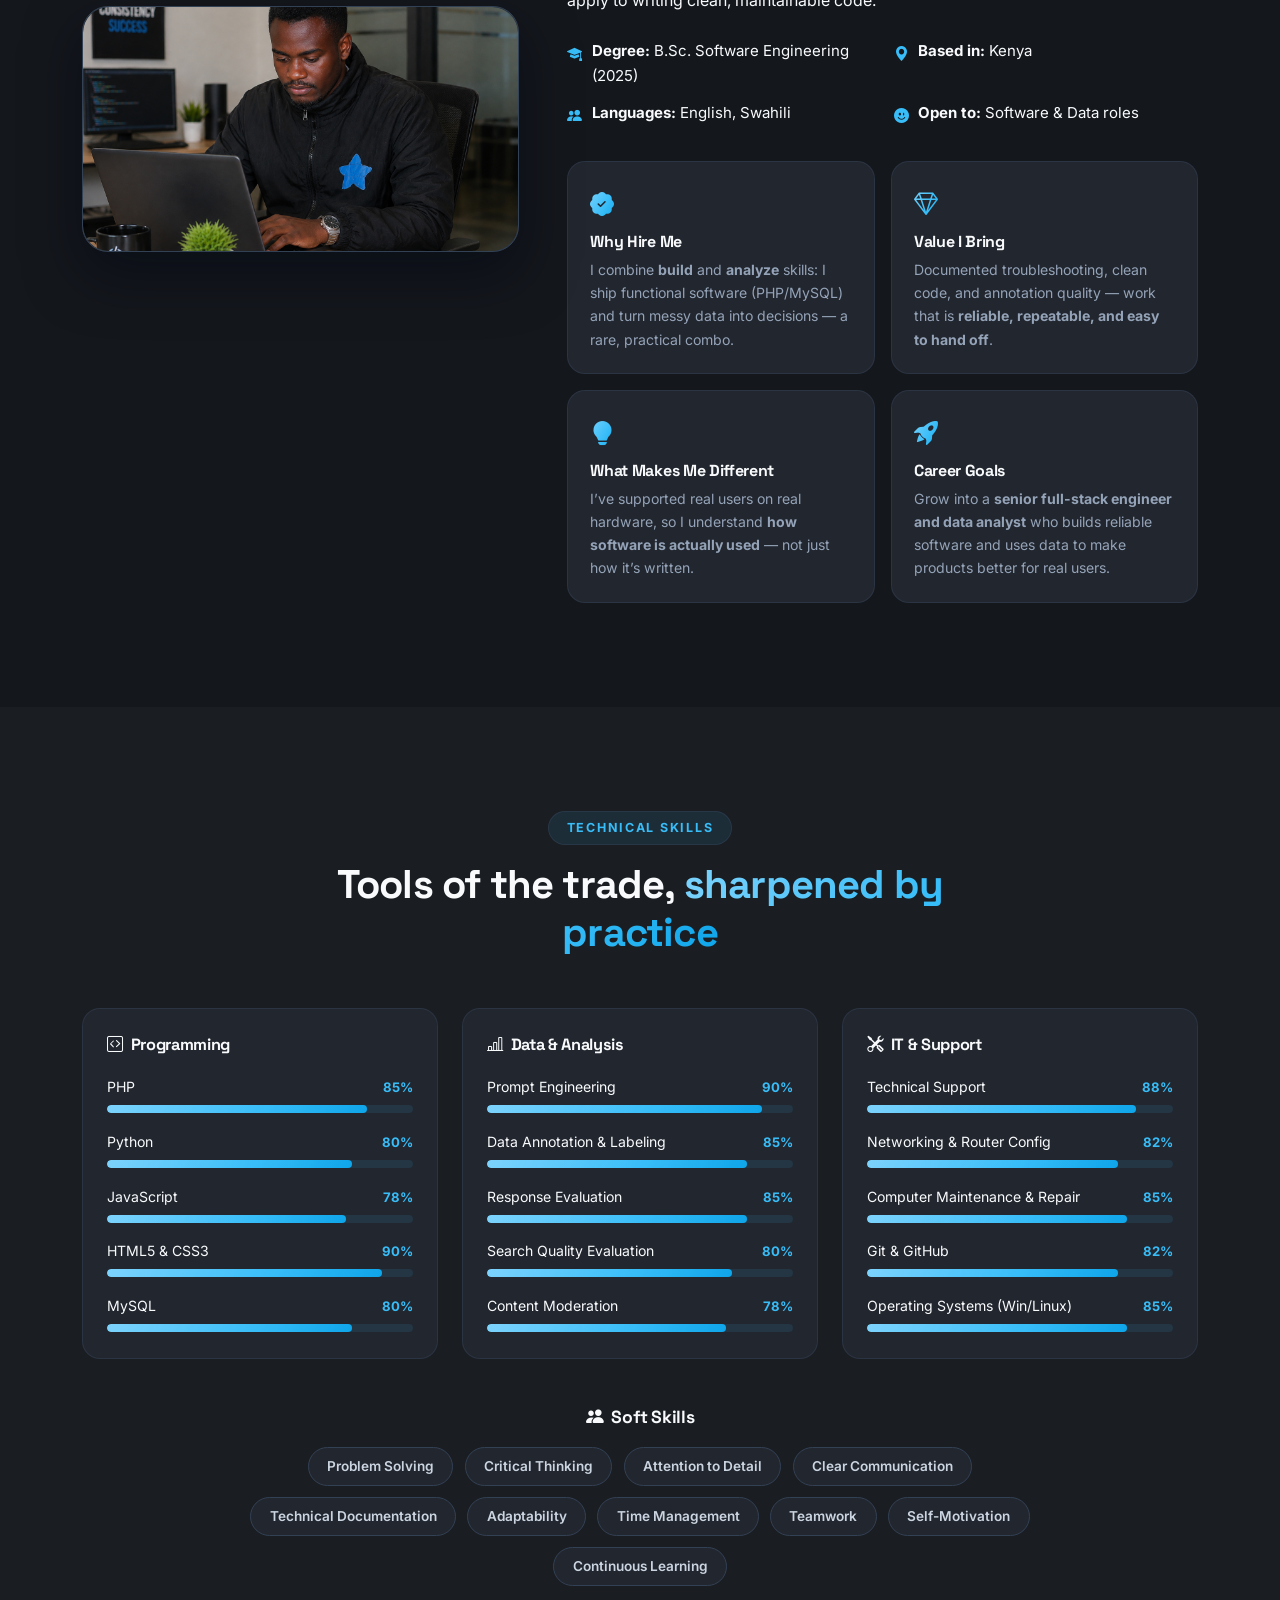
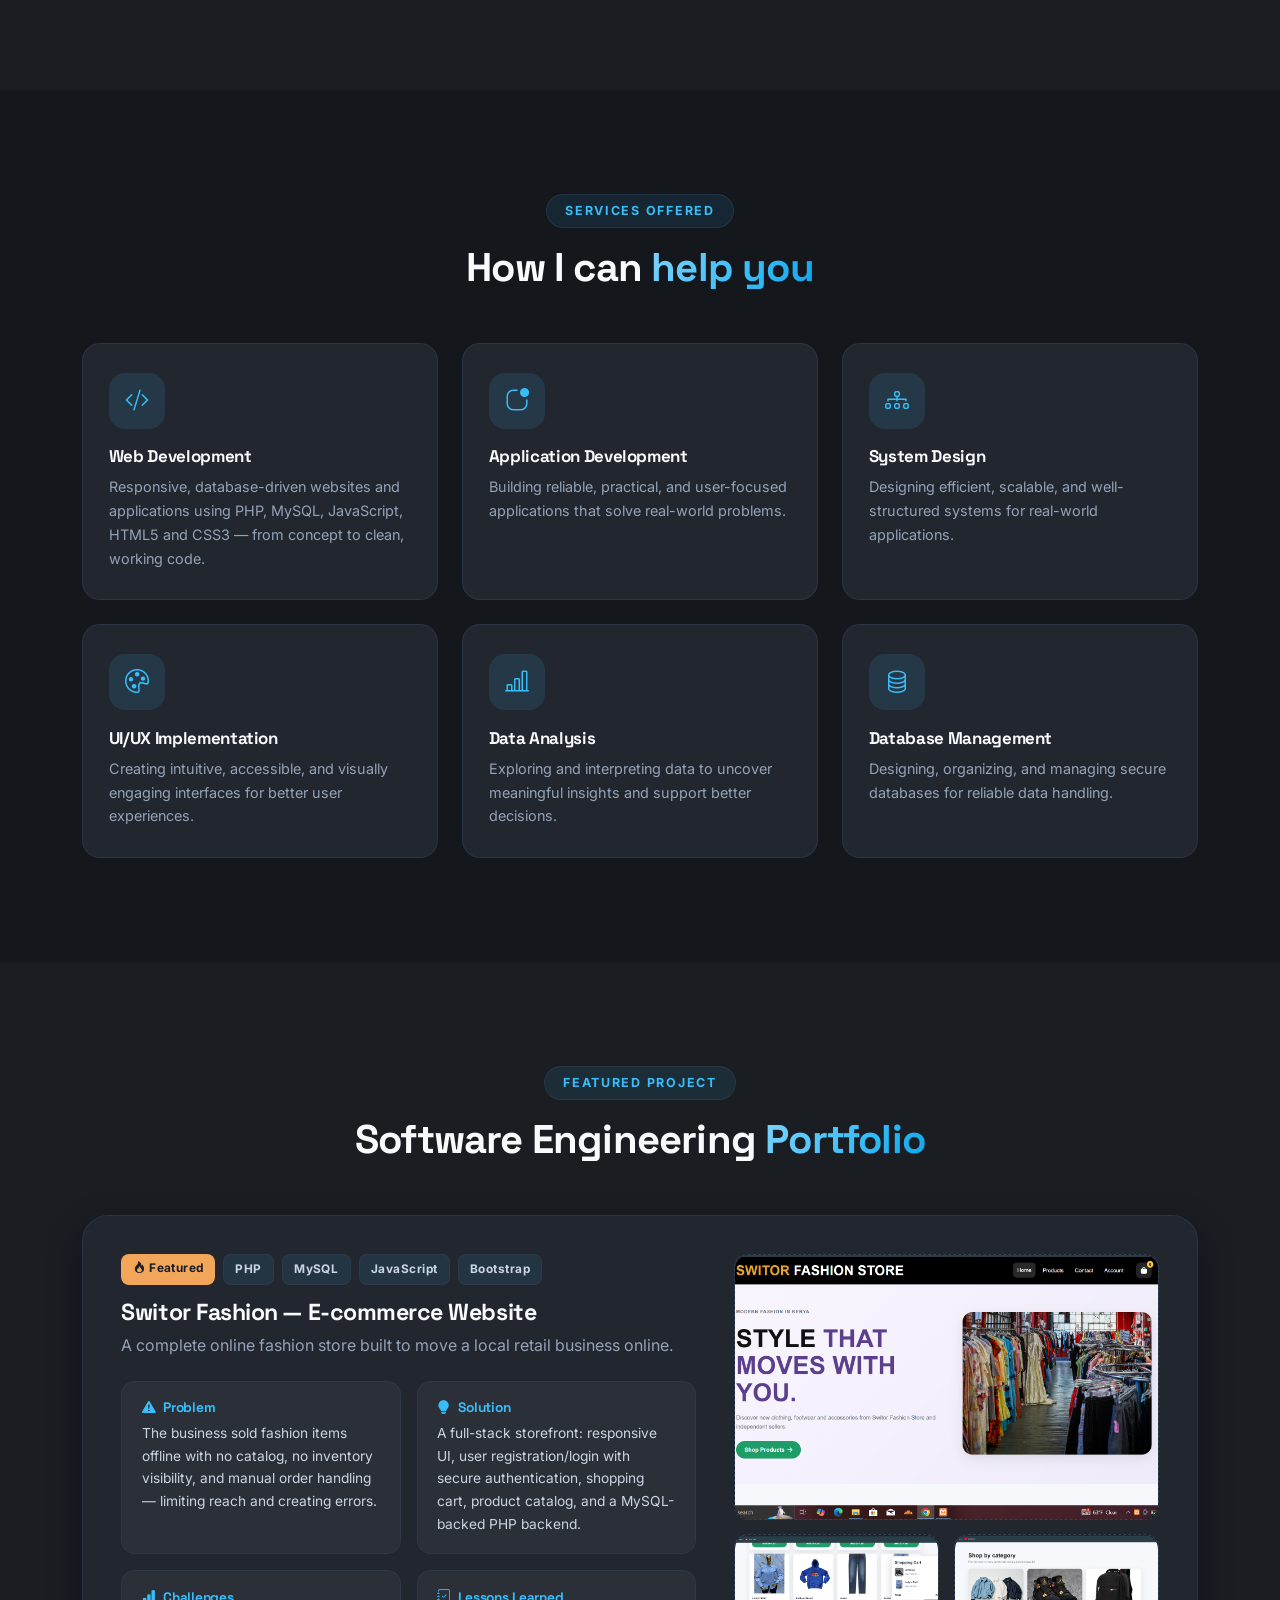
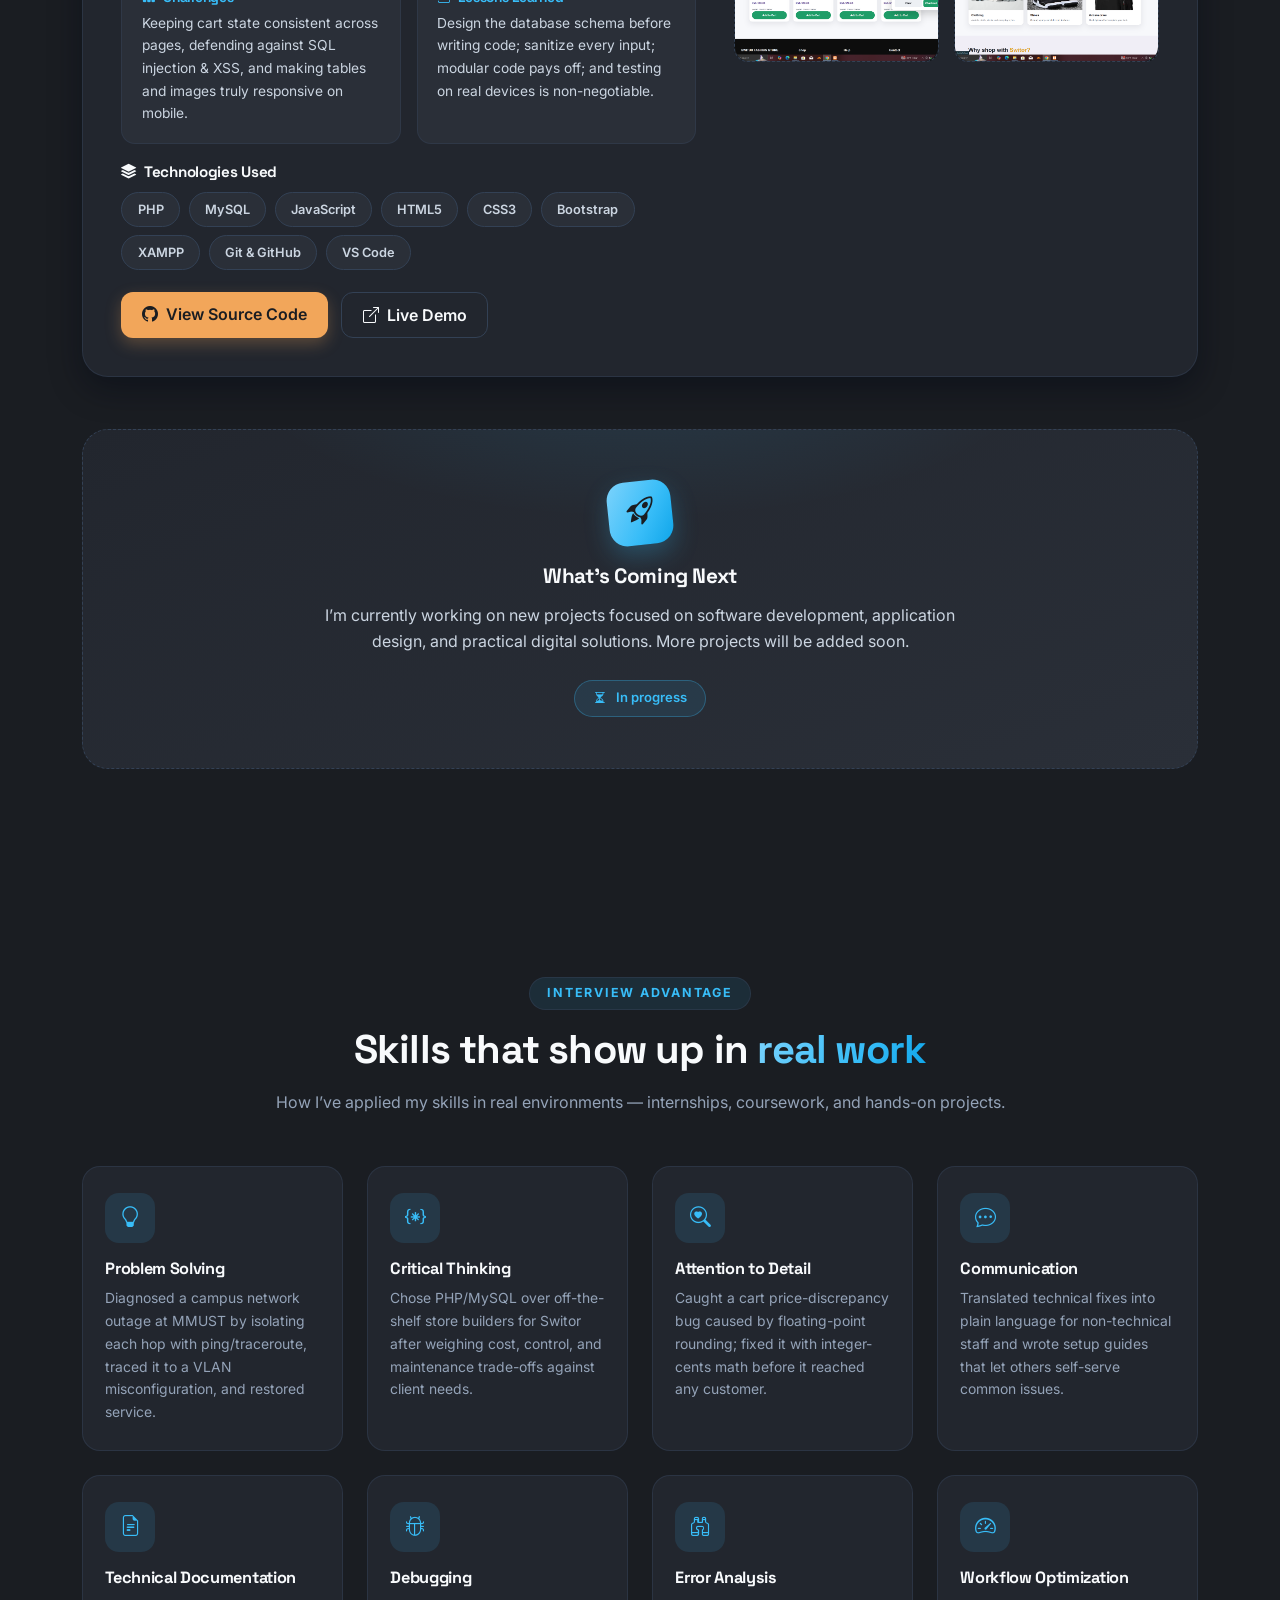
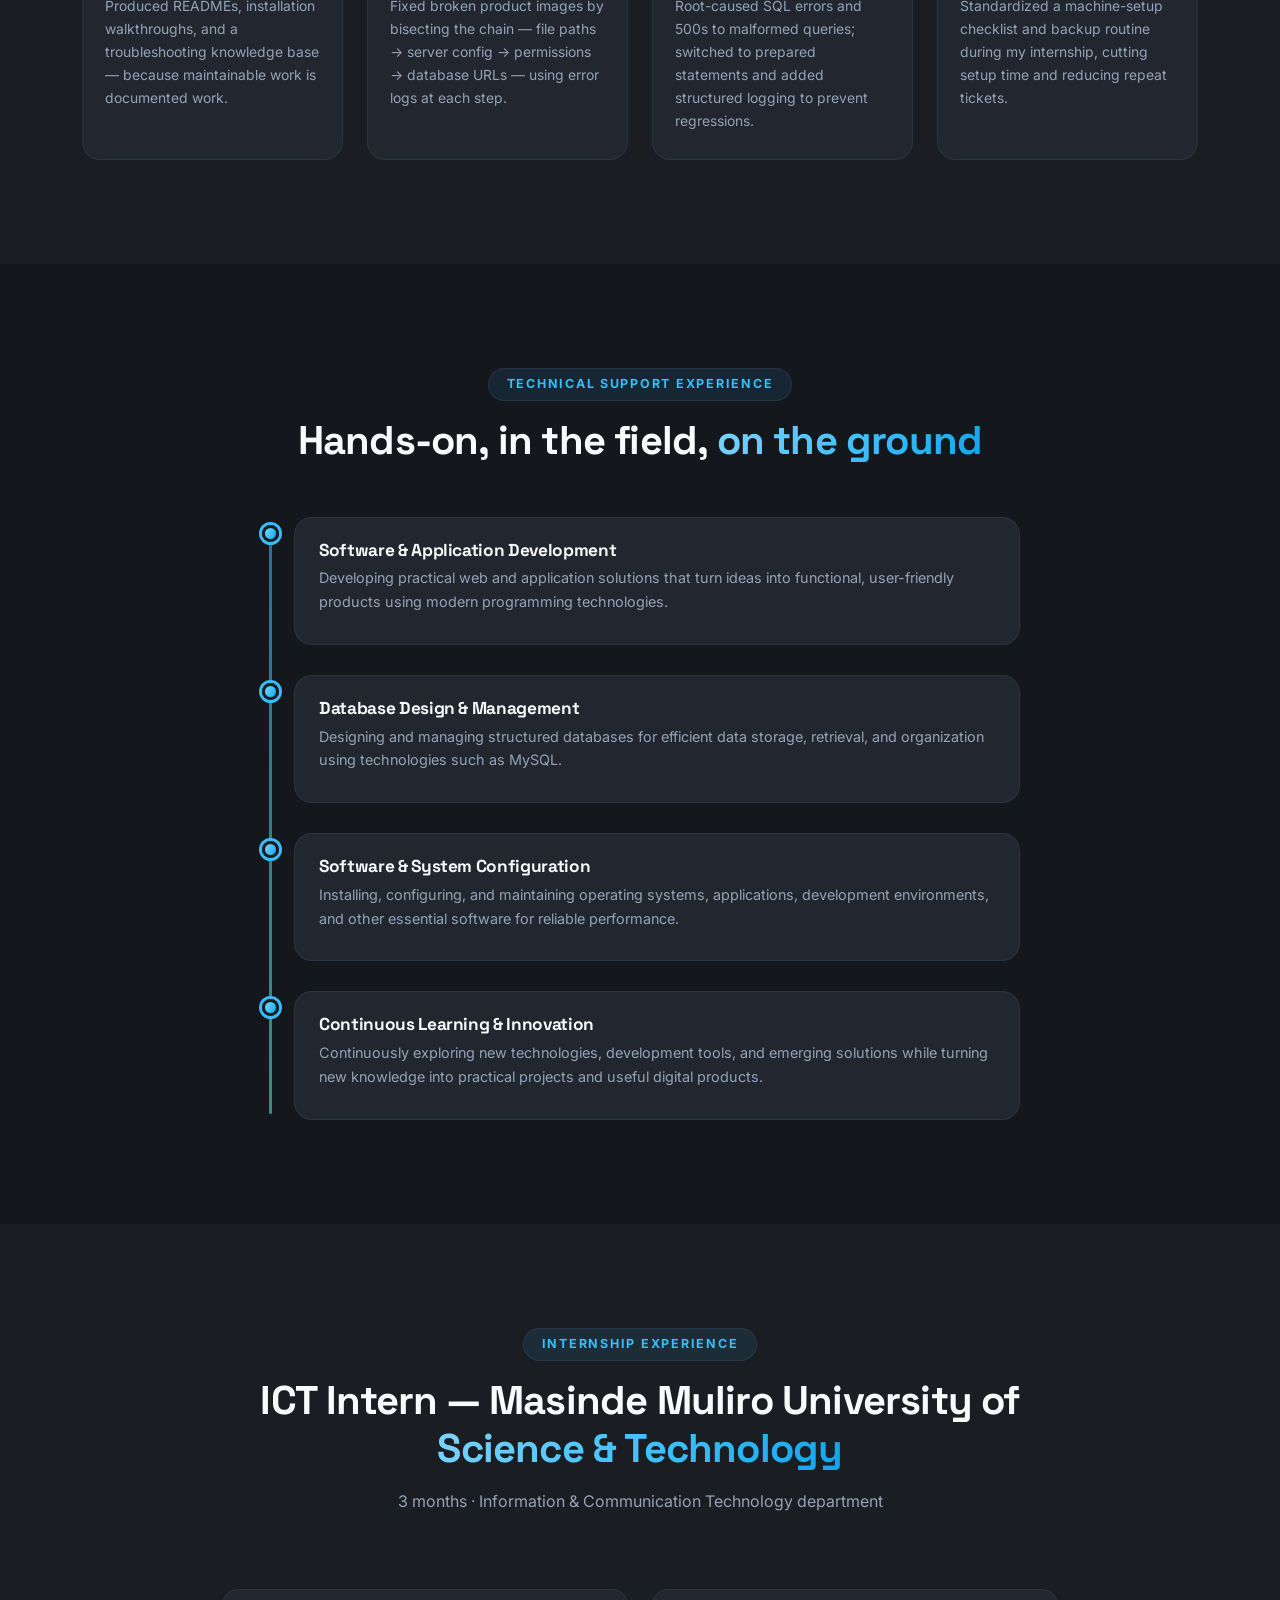
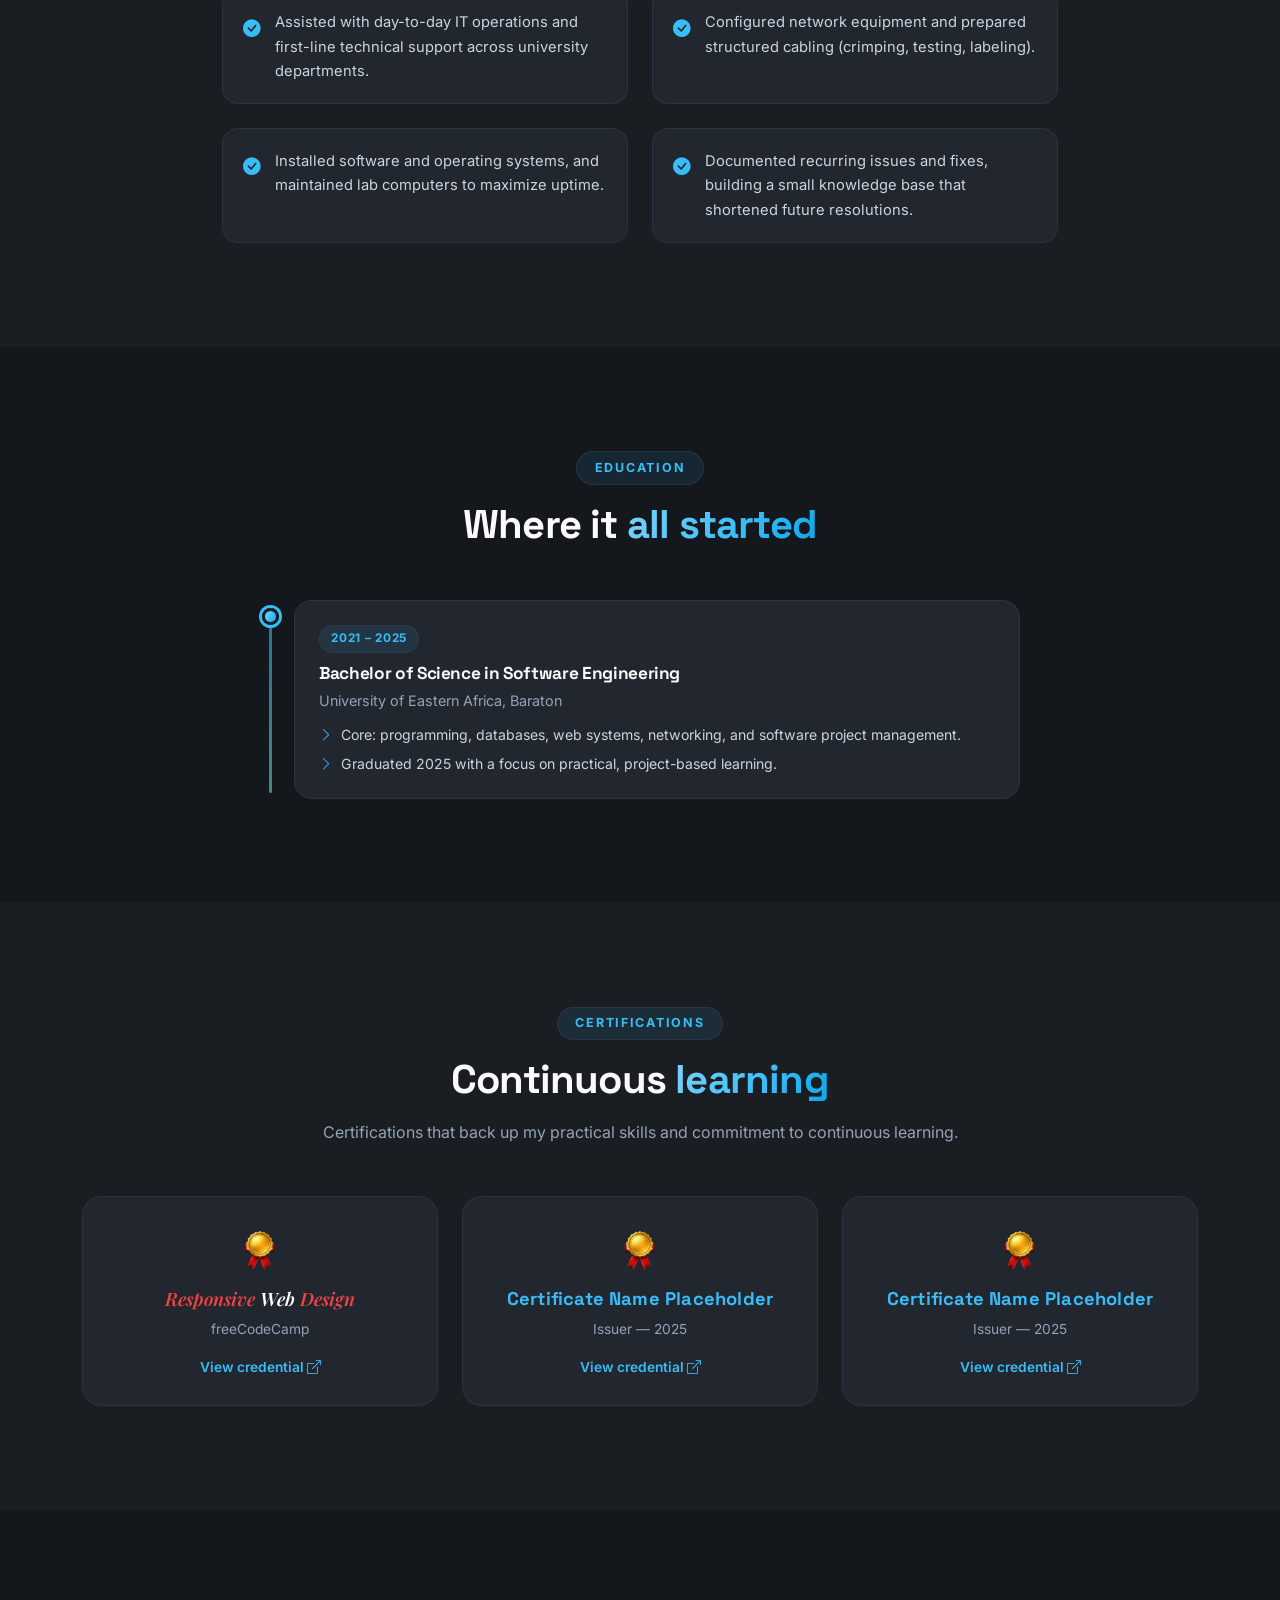
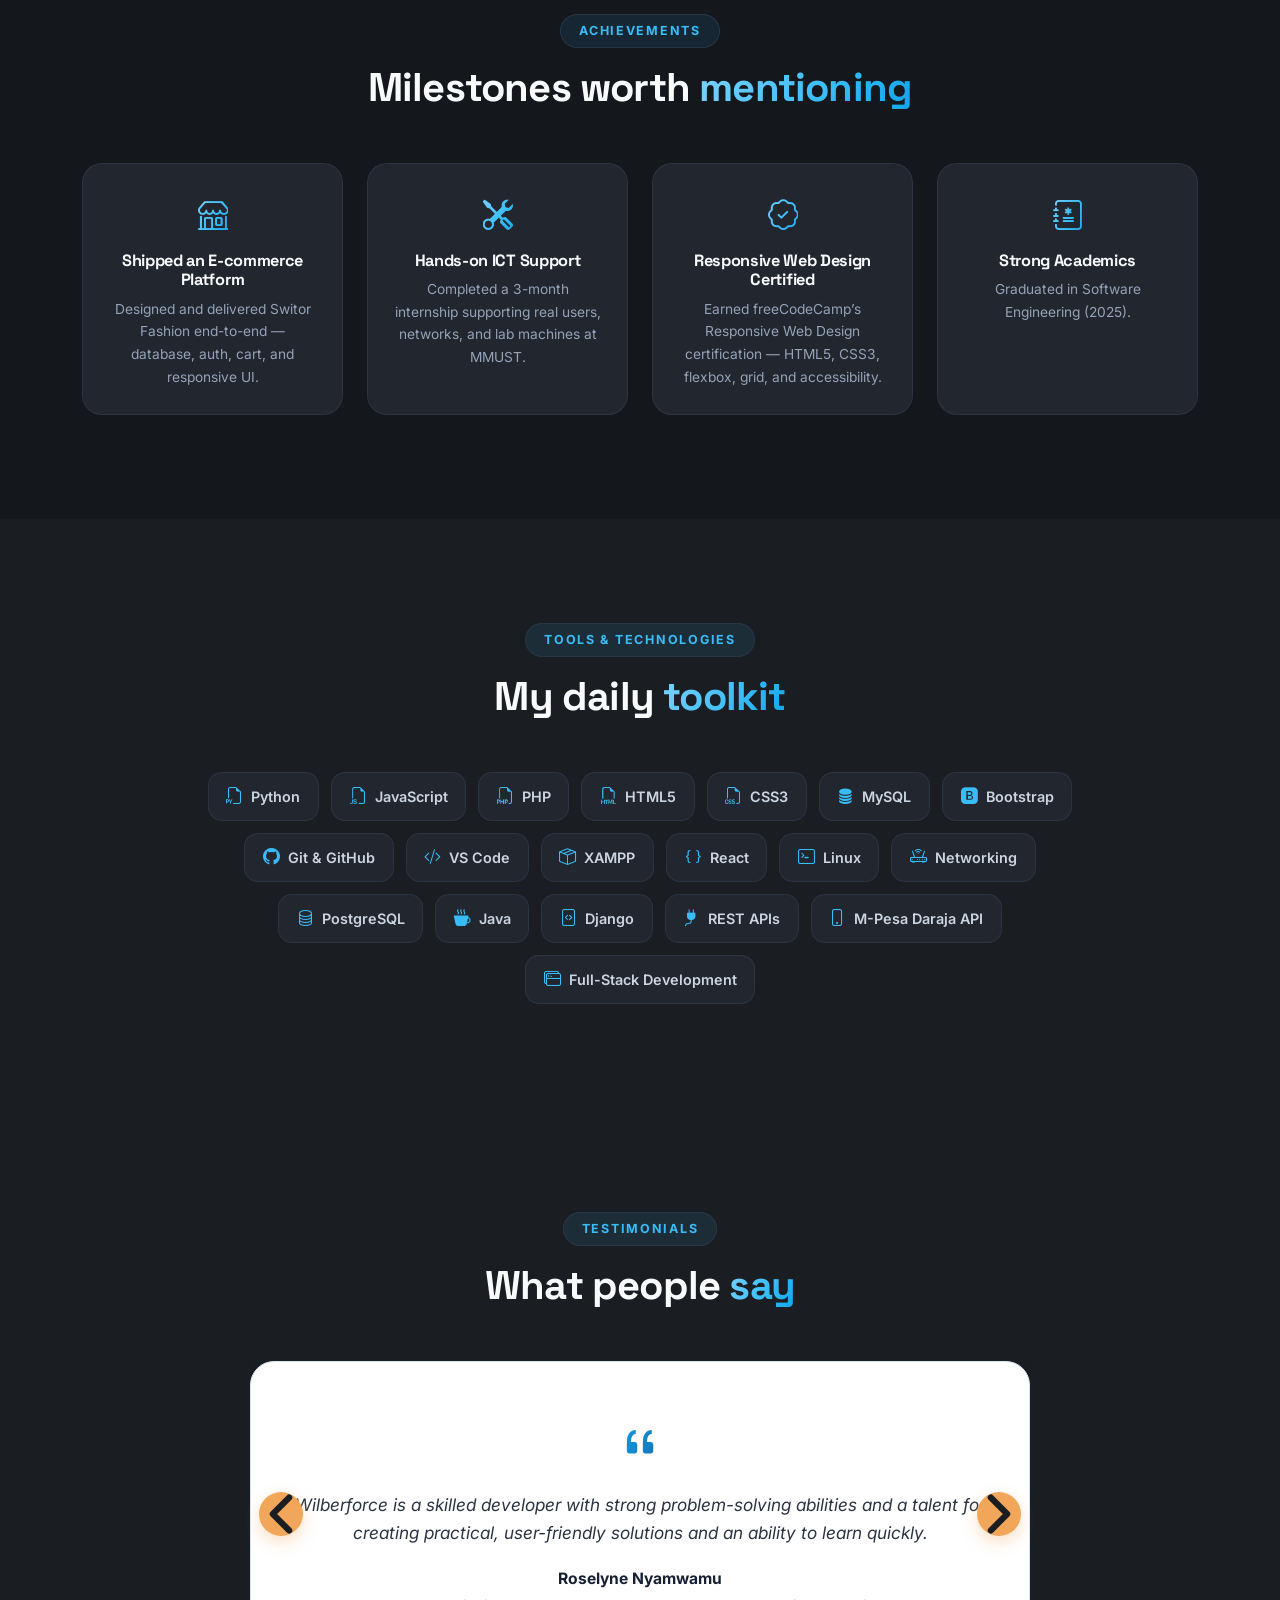
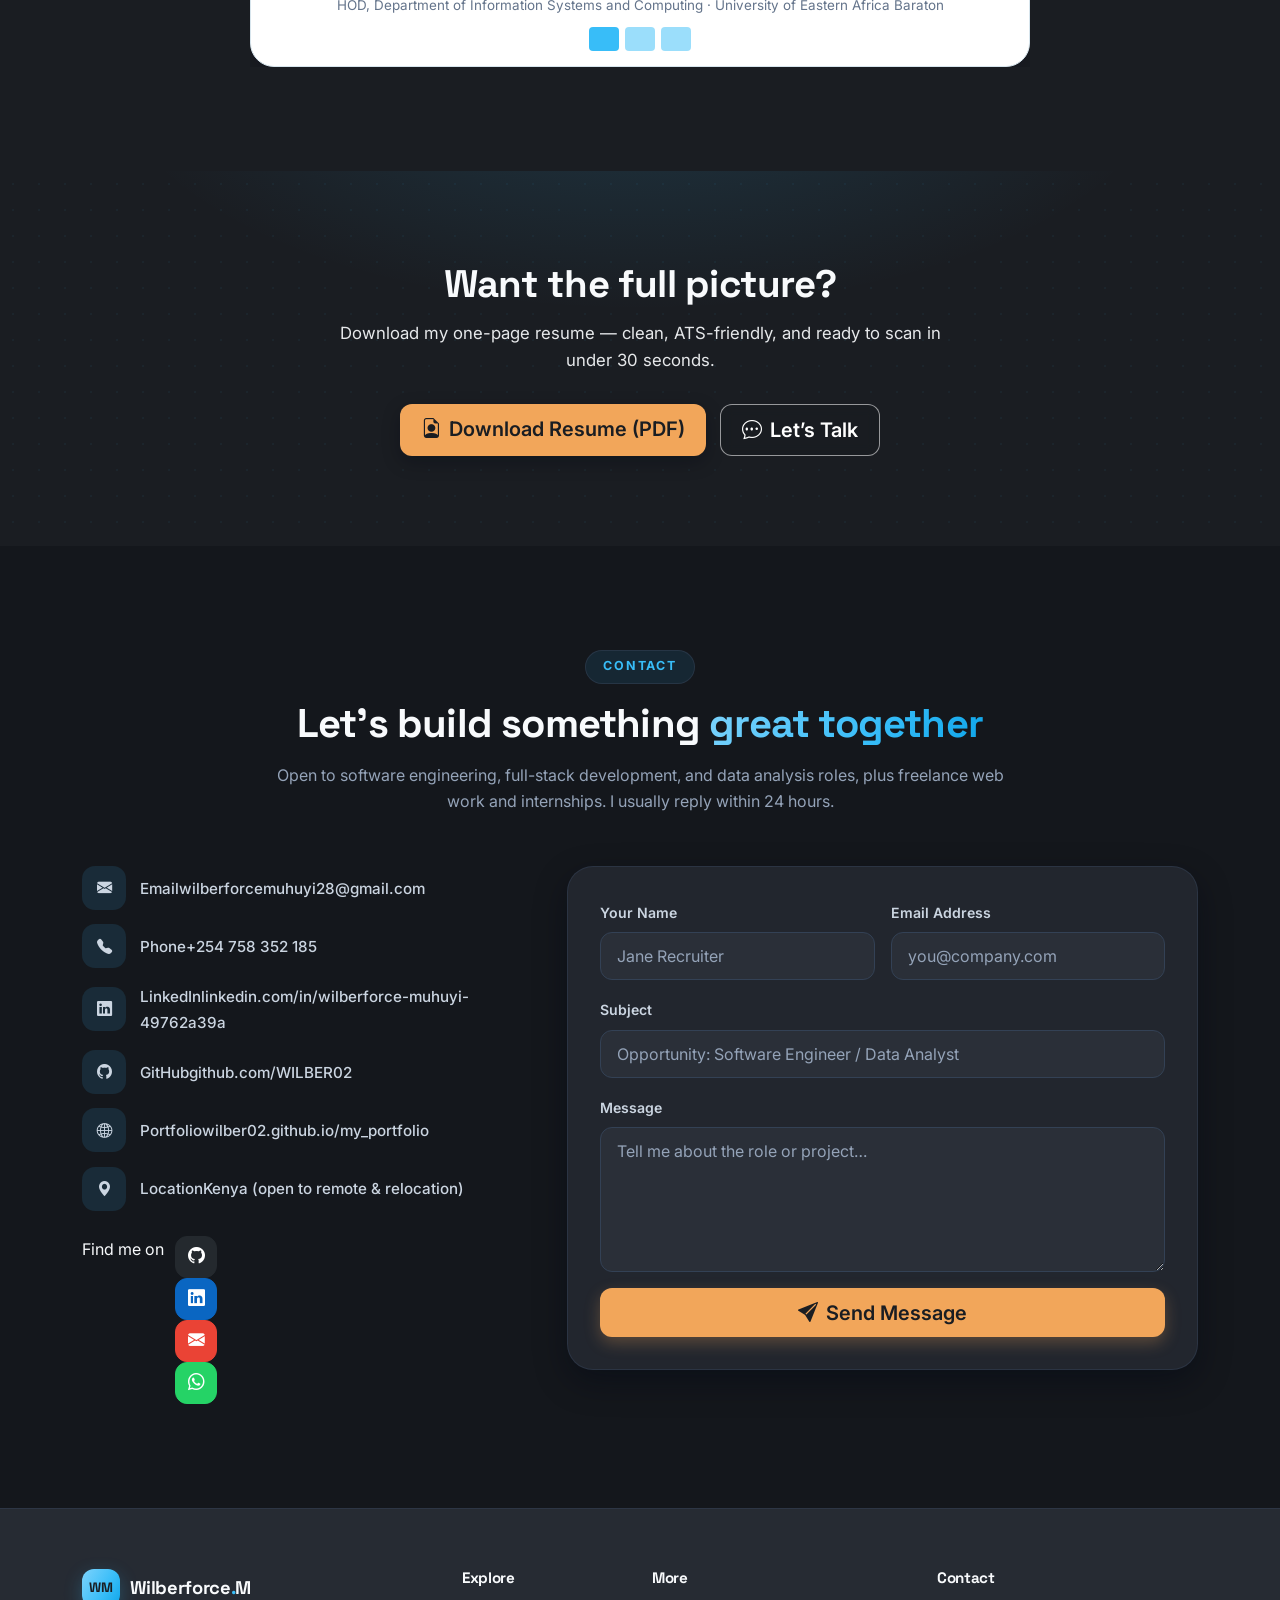
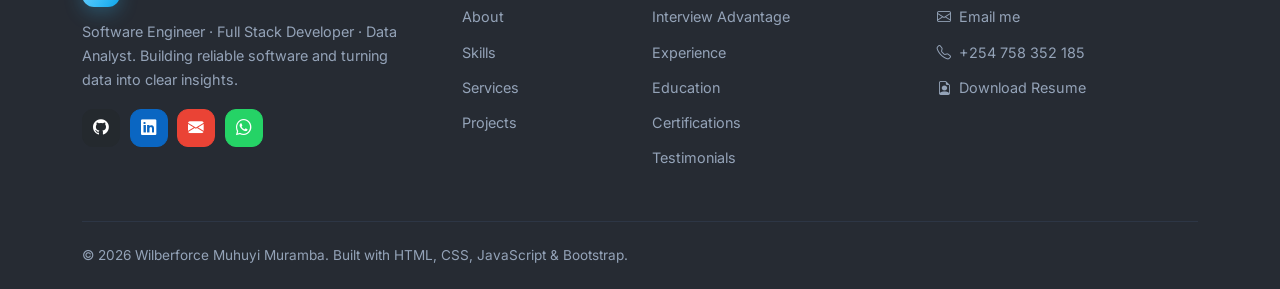
==== commit 748931b5: "Add new tools to the toolkit section" ====
--- a/index.html
+++ b/index.html
@@ -754,22 +754,27 @@
         </div>
 
         <div class="tool-grid" data-reveal>
-          <span class="tool-chip"><i class="bi bi-filetype-py" aria-hidden="true"></i>Python</span>
-          <span class="tool-chip"><i class="bi bi-filetype-js" aria-hidden="true"></i>JavaScript</span>
-          <span class="tool-chip"><i class="bi bi-filetype-php" aria-hidden="true"></i>PHP</span>
-          <span class="tool-chip"><i class="bi bi-filetype-html" aria-hidden="true"></i>HTML5</span>
-          <span class="tool-chip"><i class="bi bi-filetype-css" aria-hidden="true"></i>CSS3</span>
-          <span class="tool-chip"><i class="bi bi-database-fill" aria-hidden="true"></i>MySQL</span>
-          <span class="tool-chip"><i class="bi bi-bootstrap-fill" aria-hidden="true"></i>Bootstrap</span>
-          <span class="tool-chip"><i class="bi bi-github" aria-hidden="true"></i>Git &amp; GitHub</span>
-          <span class="tool-chip"><i class="bi bi-filetype-js" aria-hidden="true"></i>VS Code</span>
-          <span class="tool-chip"><i class="bi bi-box-seam" aria-hidden="true"></i>XAMPP</span>
-          <span class="tool-chip"><i class="bi bi-windows" aria-hidden="true"></i>Windows</span>
-          <span class="tool-chip"><i class="bi bi-ubuntu" aria-hidden="true"></i>Linux</span>
-          <span class="tool-chip"><i class="bi bi-wifi" aria-hidden="true"></i>Networking</span>
-          <span class="tool-chip"><i class="bi bi-cpu" aria-hidden="true"></i>Hardware &amp; Repair</span>
-          <span class="tool-chip"><i class="bi bi-robot" aria-hidden="true"></i>Prompt Tools</span>
-          <span class="tool-chip"><i class="bi bi-file-earmark-word" aria-hidden="true"></i>MS Office</span>
+          
+<span class="tool-chip"><i class="bi bi-filetype-py" aria-hidden="true"></i>Python</span>
+<span class="tool-chip"><i class="bi bi-filetype-js" aria-hidden="true"></i>JavaScript</span>
+<span class="tool-chip"><i class="bi bi-filetype-php" aria-hidden="true"></i>PHP</span>
+<span class="tool-chip"><i class="bi bi-filetype-html" aria-hidden="true"></i>HTML5</span>
+<span class="tool-chip"><i class="bi bi-filetype-css" aria-hidden="true"></i>CSS3</span>
+<span class="tool-chip"><i class="bi bi-database-fill" aria-hidden="true"></i>MySQL</span>
+<span class="tool-chip"><i class="bi bi-bootstrap-fill" aria-hidden="true"></i>Bootstrap</span>
+<span class="tool-chip"><i class="bi bi-github" aria-hidden="true"></i>Git &amp; GitHub</span>
+<span class="tool-chip"><i class="bi bi-code-slash" aria-hidden="true"></i>VS Code</span>
+<span class="tool-chip"><i class="bi bi-box-seam" aria-hidden="true"></i>XAMPP</span>
+<span class="tool-chip"><i class="bi bi-braces" aria-hidden="true"></i>React</span>
+<span class="tool-chip"><i class="bi bi-terminal" aria-hidden="true"></i>Linux</span>
+<span class="tool-chip"><i class="bi bi-router" aria-hidden="true"></i>Networking</span>
+<span class="tool-chip"><i class="bi bi-database" aria-hidden="true"></i>PostgreSQL</span>
+<span class="tool-chip"><i class="bi bi-cup-hot-fill" aria-hidden="true"></i>Java</span>
+<span class="tool-chip"><i class="bi bi-file-code" aria-hidden="true"></i>Django</span>
+<span class="tool-chip"><i class="bi bi-plug-fill" aria-hidden="true"></i>REST APIs</span>
+<span class="tool-chip"><i class="bi bi-phone" aria-hidden="true"></i>M-Pesa Daraja API</span>
+<span class="tool-chip"><i class="bi bi-window-stack" aria-hidden="true"></i>Full-Stack Development</span>
+
         </div>
       </div>
     </section>
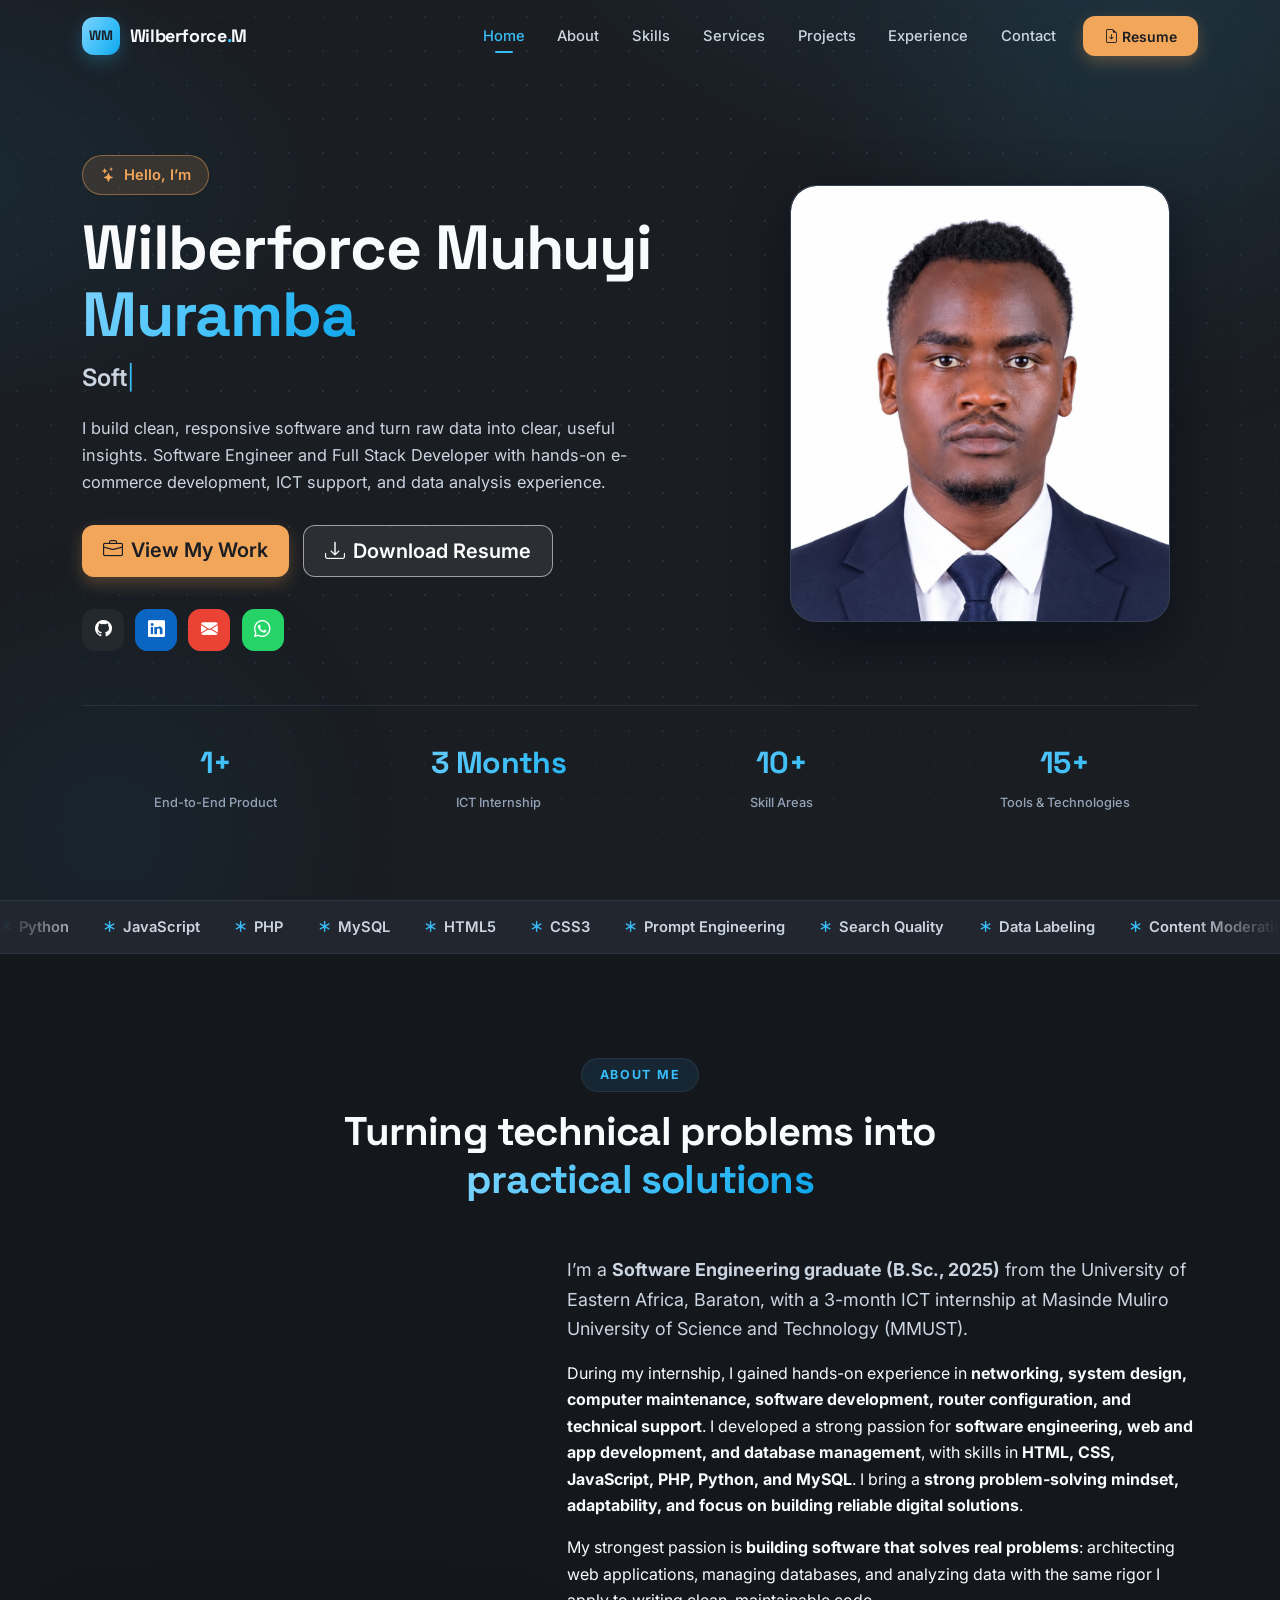
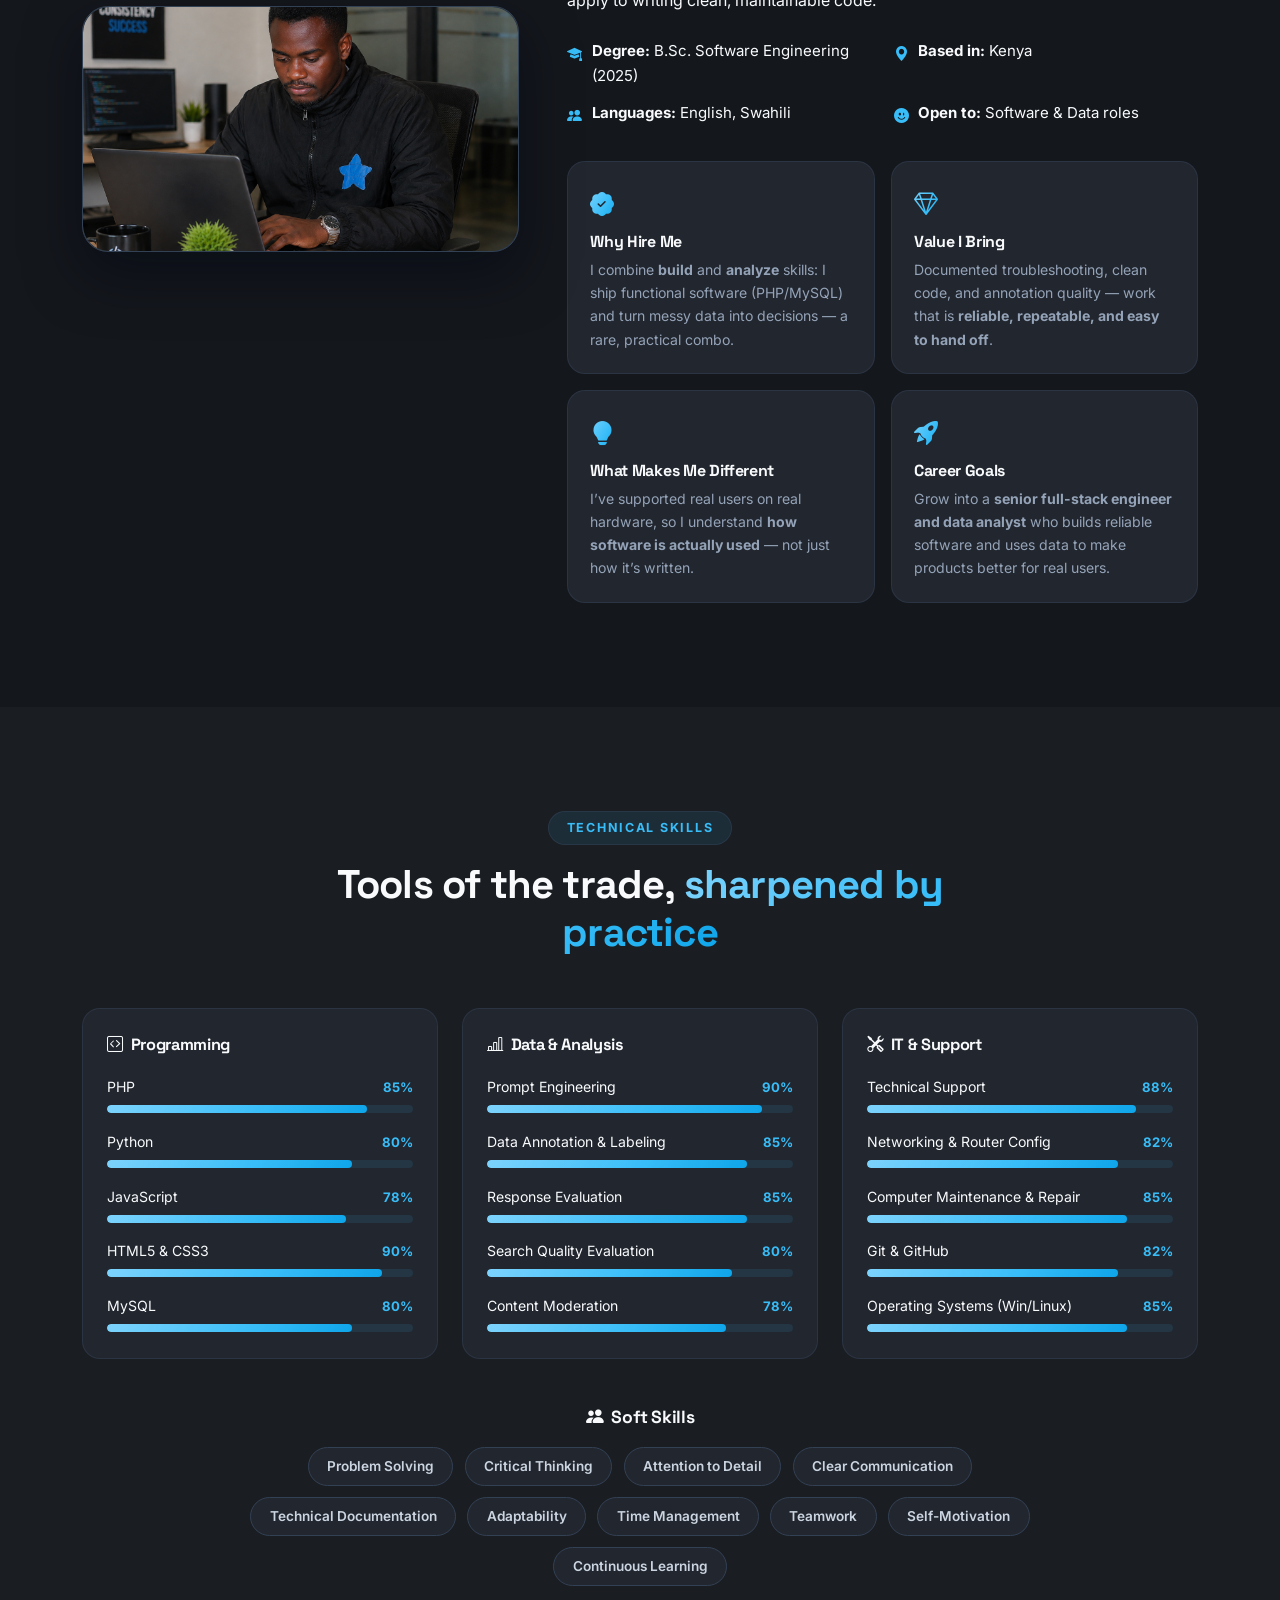
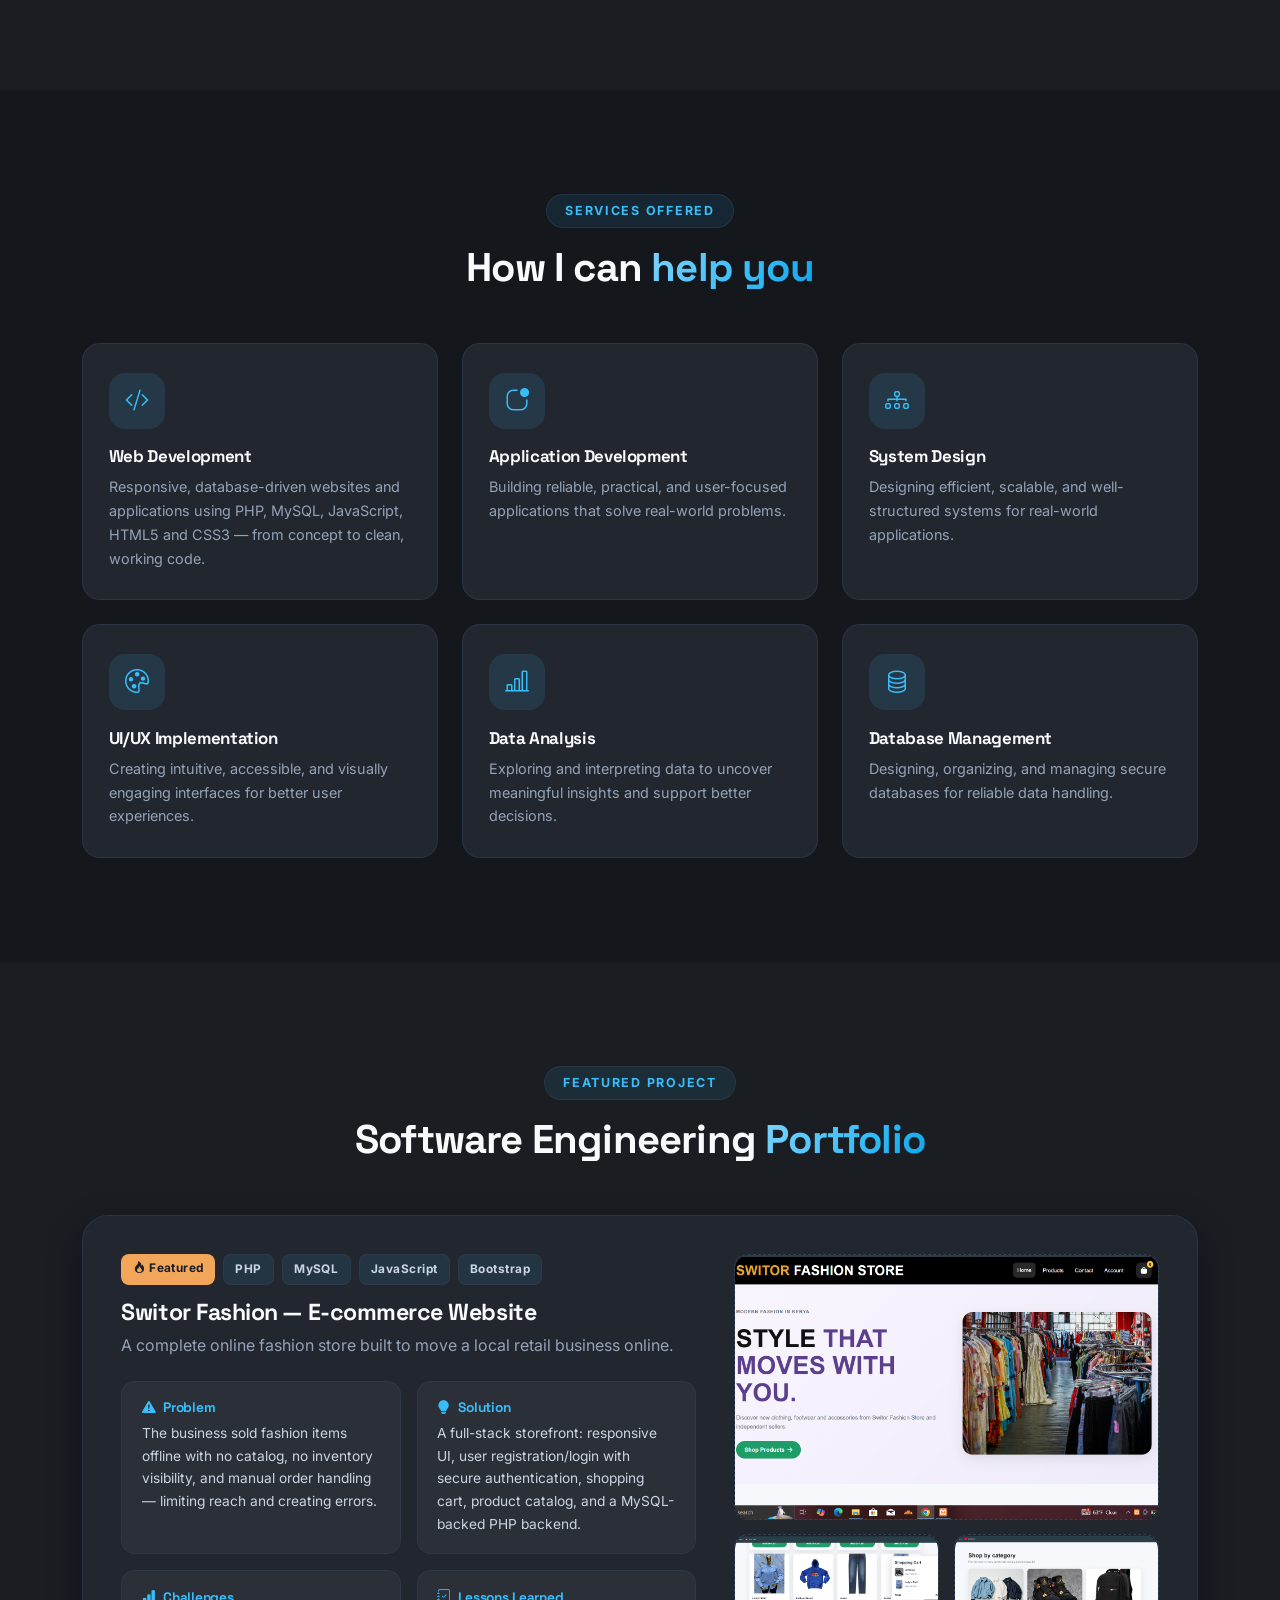
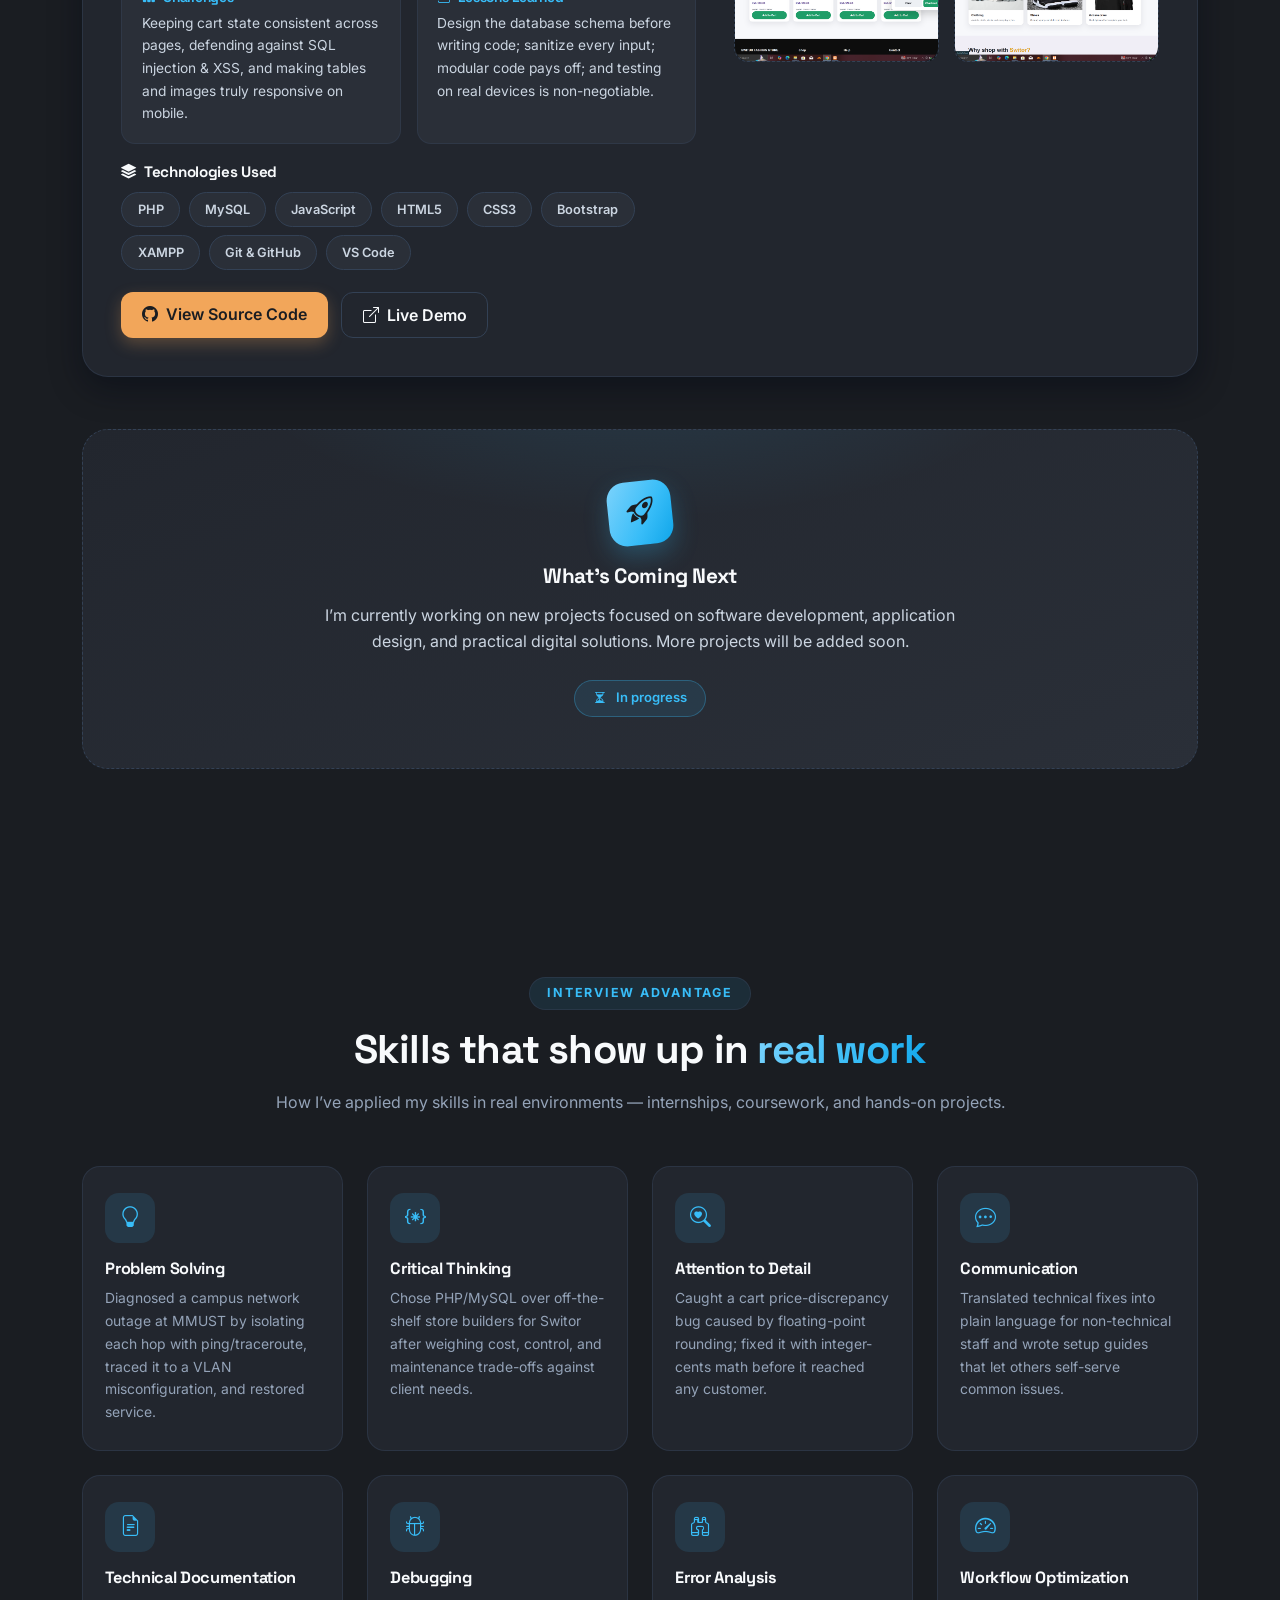
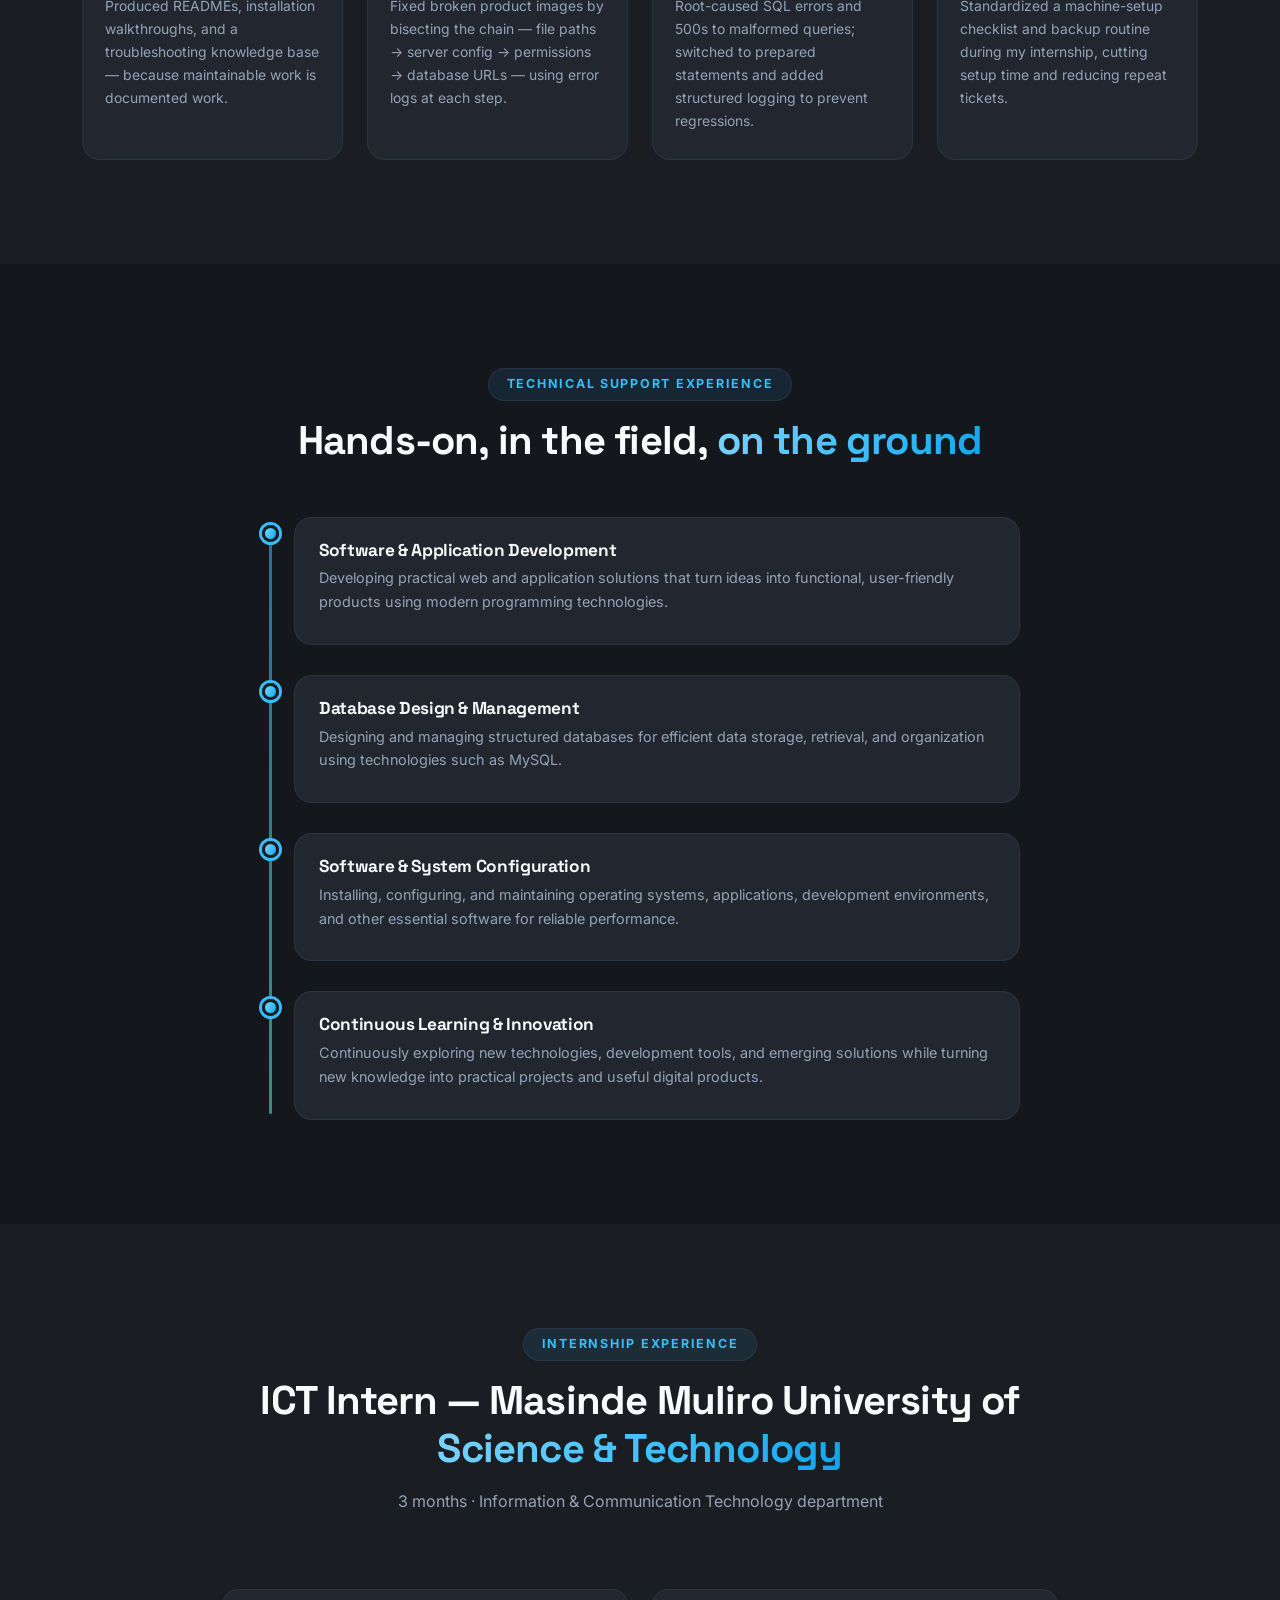
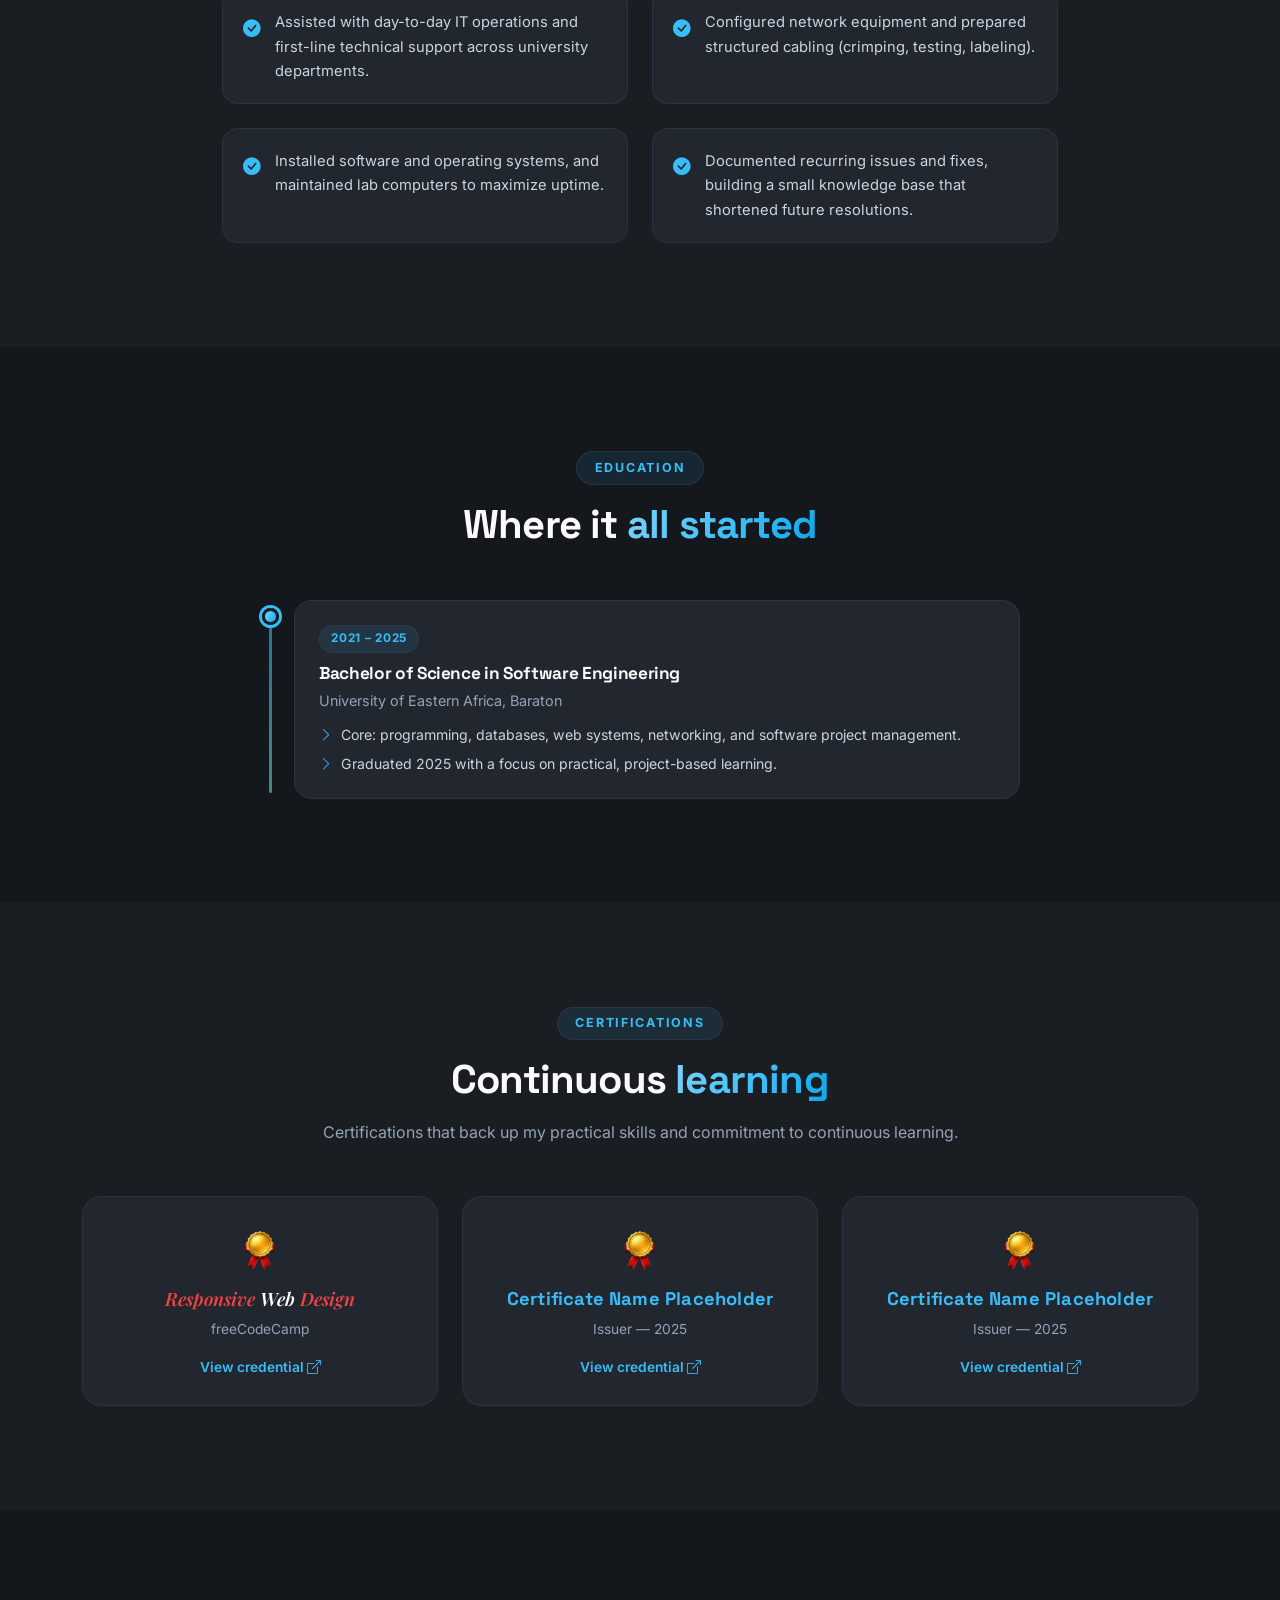
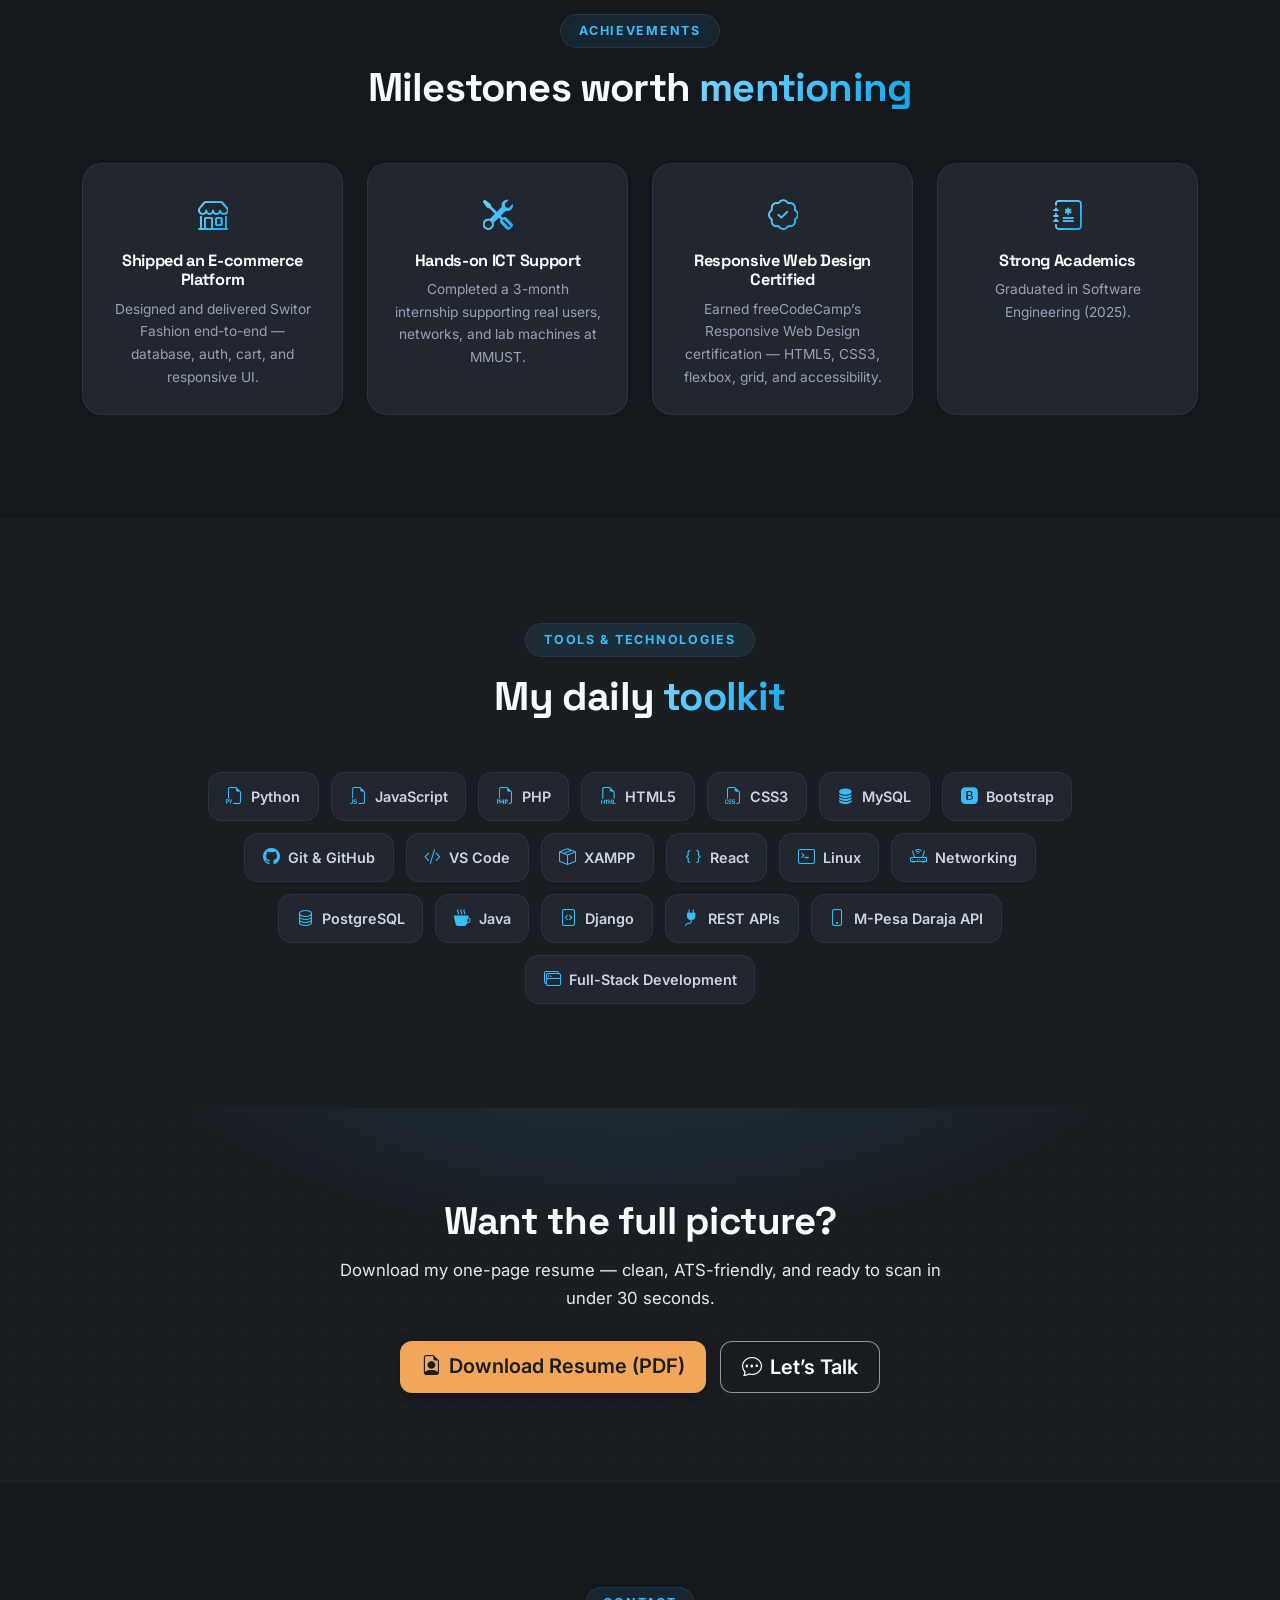
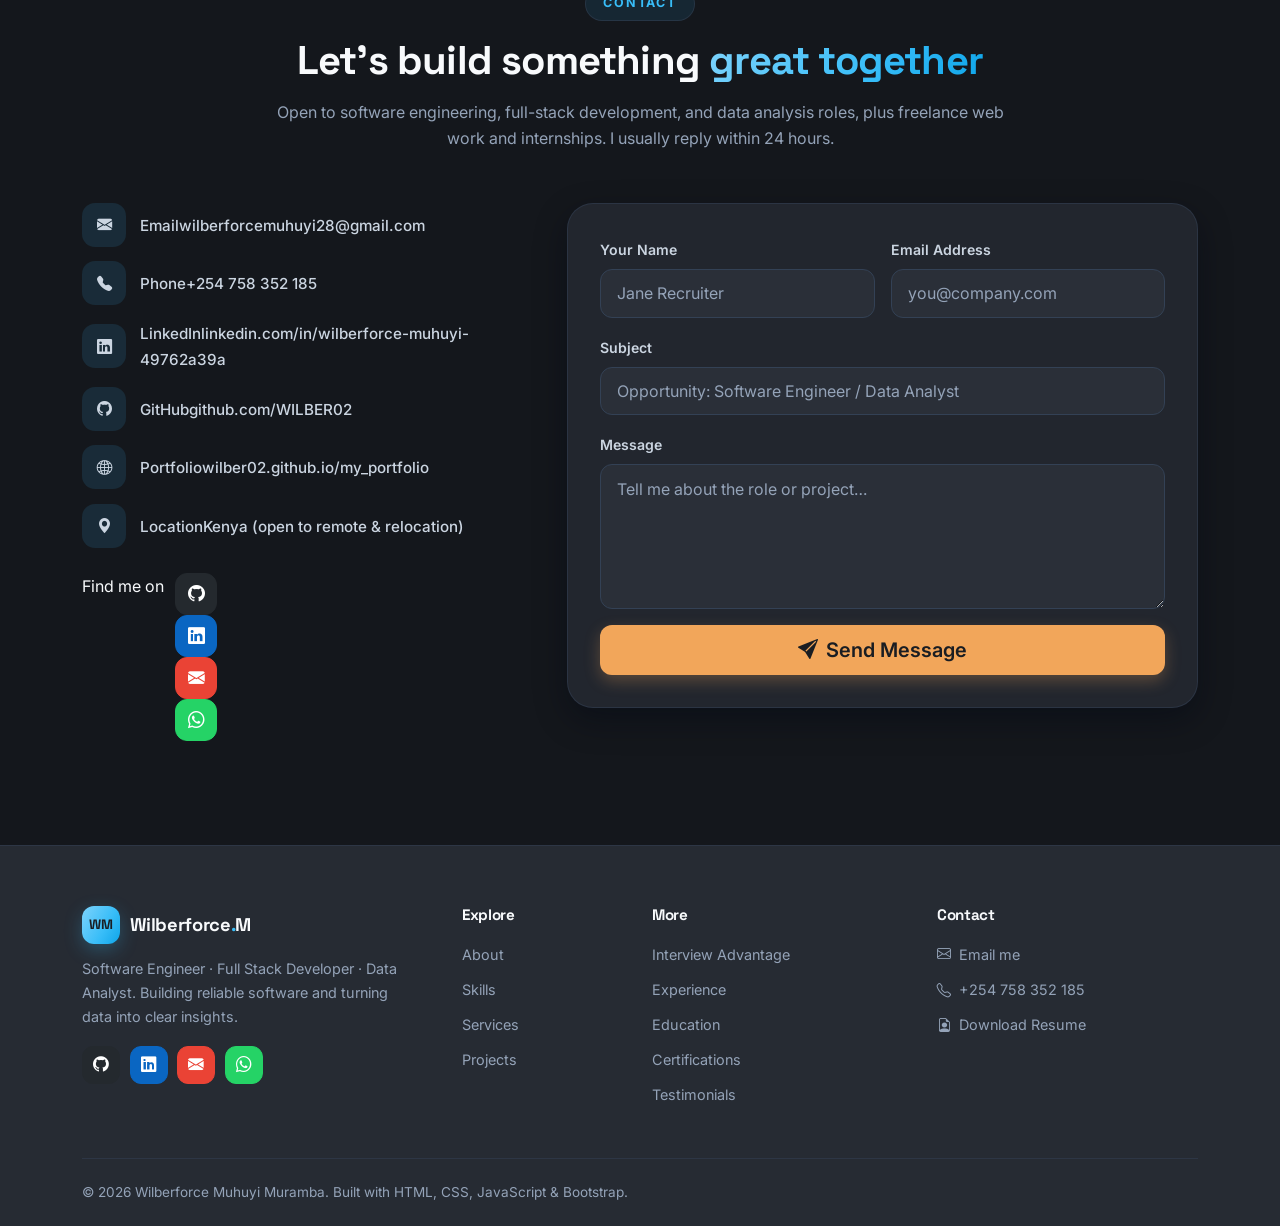
==== commit 7ea12762: "Remove testimonials section Removed the testimonials section from the index.html file." ====
--- a/index.html
+++ b/index.html
@@ -779,52 +779,7 @@
       </div>
     </section>
 
-    <!-- ===================== 17. TESTIMONIALS (PLACEHOLDER) ===================== -->
-    <section class="section section-alt" id="testimonials" aria-labelledby="testimonials-title">
-      <div class="container">
-        <div class="section-head" data-reveal>
-          <span class="eyebrow">Testimonials</span>
-          <h2 class="section-title" id="testimonials-title">What people <span class="gradient-text">say</span></h2>
-        </div>
-
-        <div id="testimonialCarousel" class="carousel slide" data-bs-ride="carousel" data-reveal>
-          <div class="carousel-indicators">
-            <button type="button" data-bs-target="#testimonialCarousel" data-bs-slide-to="0" class="active" aria-current="true" aria-label="Testimonial 1"></button>
-            <button type="button" data-bs-target="#testimonialCarousel" data-bs-slide-to="1" aria-label="Testimonial 2"></button>
-            <button type="button" data-bs-target="#testimonialCarousel" data-bs-slide-to="2" aria-label="Testimonial 3"></button>
-          </div>
-          <div class="carousel-inner">
-            <div class="carousel-item active">
-              <figure class="testimonial">
-                <i class="bi bi-quote" aria-hidden="true"></i>
-                <blockquote>Wilberforce is a skilled developer with strong problem-solving abilities and a talent for creating practical, user-friendly solutions and an ability to learn quickly.</blockquote>
-                <figcaption><strong>Roselyne Nyamwamu</strong><span>HOD, Department of Information Systems and Computing · University of Eastern Africa Baraton</span></figcaption>
-              </figure>
-            </div>
-            <div class="carousel-item">
-              <figure class="testimonial">
-                <i class="bi bi-quote" aria-hidden="true"></i>
-                <blockquote>Wilberforce is a dedicated and reliable professional who consistently approaches his work with commitment, creativity, and a willingness to learn. I highly recommend him for opportunities in the technology field.</blockquote>
-                <figcaption><strong>Sophie Nderaisho</strong><span>I.T Supervisor · Masinde Muliro University of Science and Technology</span></figcaption>
-              </figure>
-            </div>
-            <div class="carousel-item">
-              <figure class="testimonial">
-                <i class="bi bi-quote" aria-hidden="true"></i>
-                <blockquote>I have found Wilberforce to be hardworking, adaptable, and technically capable. He demonstrates excellent problem-solving skills and takes initiative when handling new challenges.</blockquote>
-                <figcaption><strong>Mayaka Kelvin</strong><span>Lecturer · University of Eastern Africa Baraton</span></figcaption>
-              </figure>
-            </div>
-          </div>
-          <button class="carousel-control-prev" type="button" data-bs-target="#testimonialCarousel" data-bs-slide="prev">
-            <span class="carousel-control-prev-icon" aria-hidden="true"></span><span class="visually-hidden">Previous testimonial</span>
-          </button>
-          <button class="carousel-control-next" type="button" data-bs-target="#testimonialCarousel" data-bs-slide="next">
-            <span class="carousel-control-next-icon" aria-hidden="true"></span><span class="visually-hidden">Next testimonial</span>
-          </button>
-        </div>
-      </div>
-    </section>
+    
 
     <!-- ===================== 18. RESUME CTA ===================== -->
     <section class="cta-band" id="resume" aria-labelledby="resume-title">
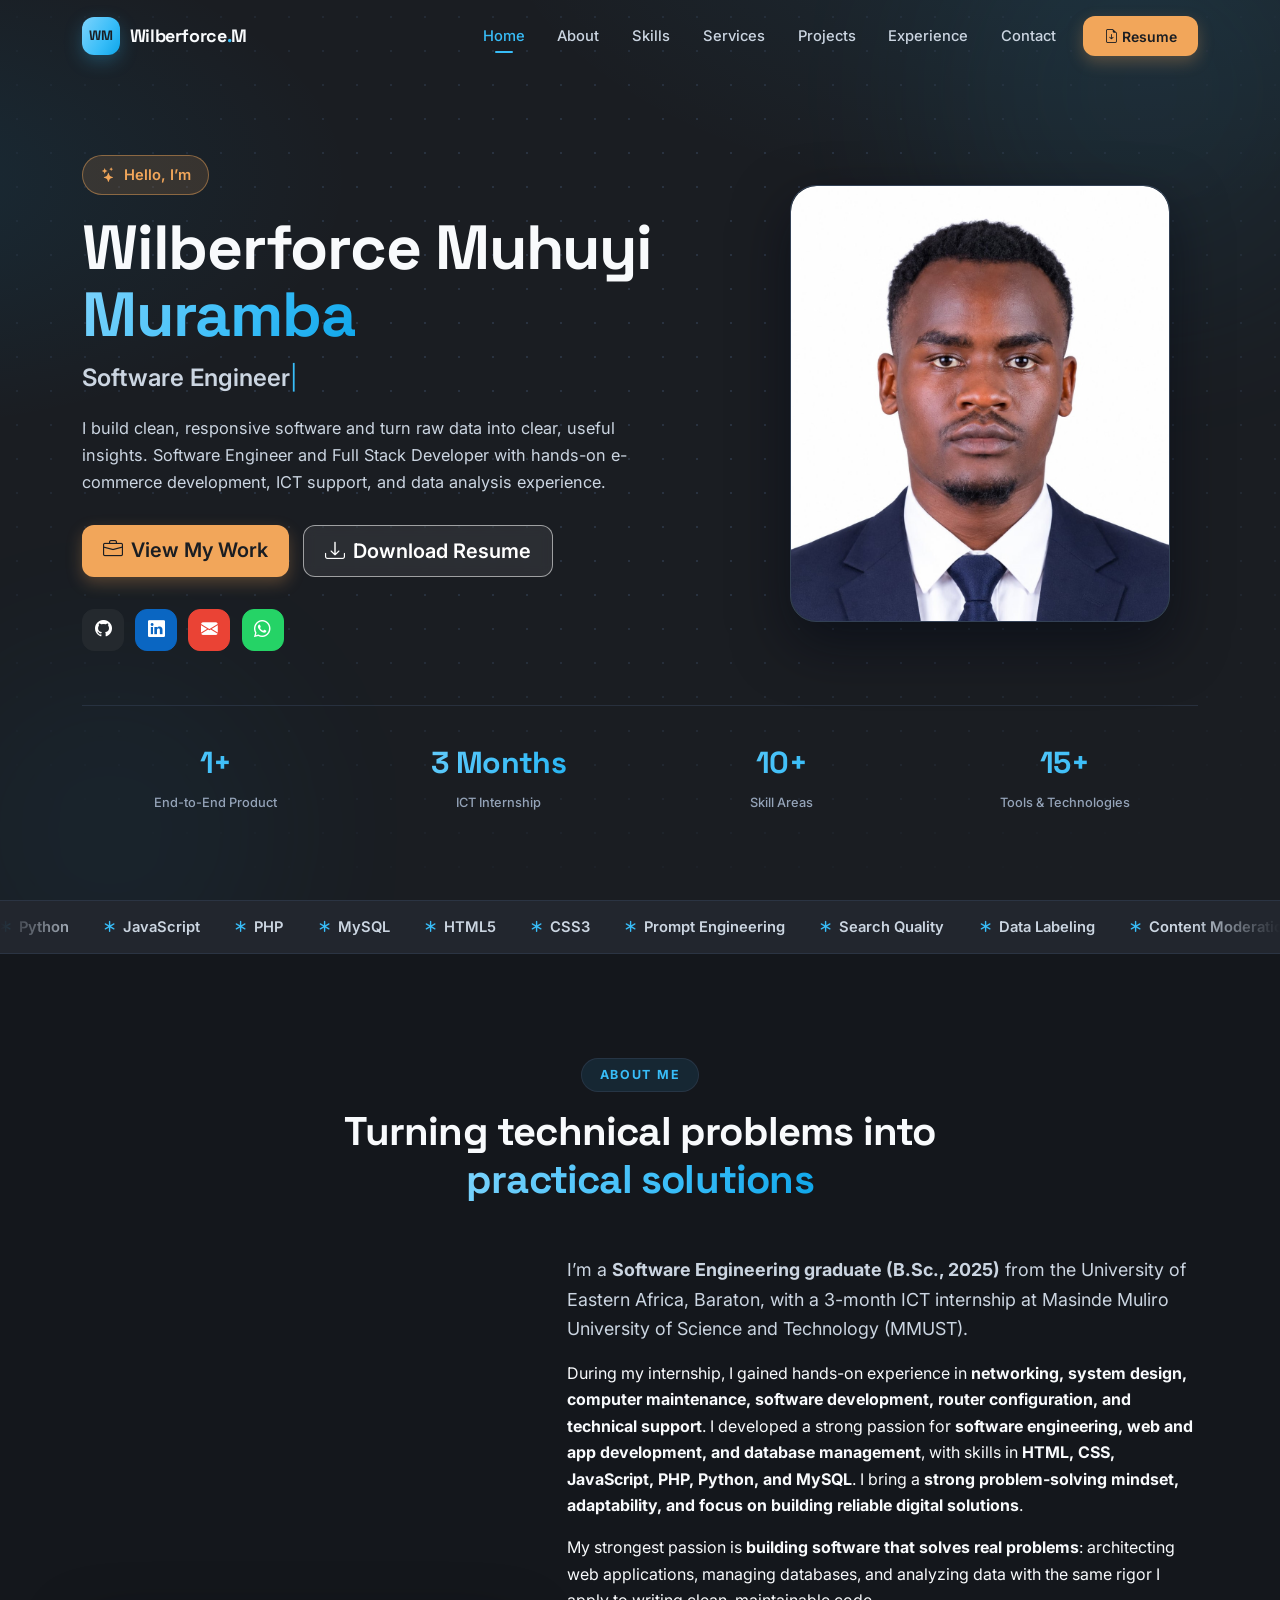
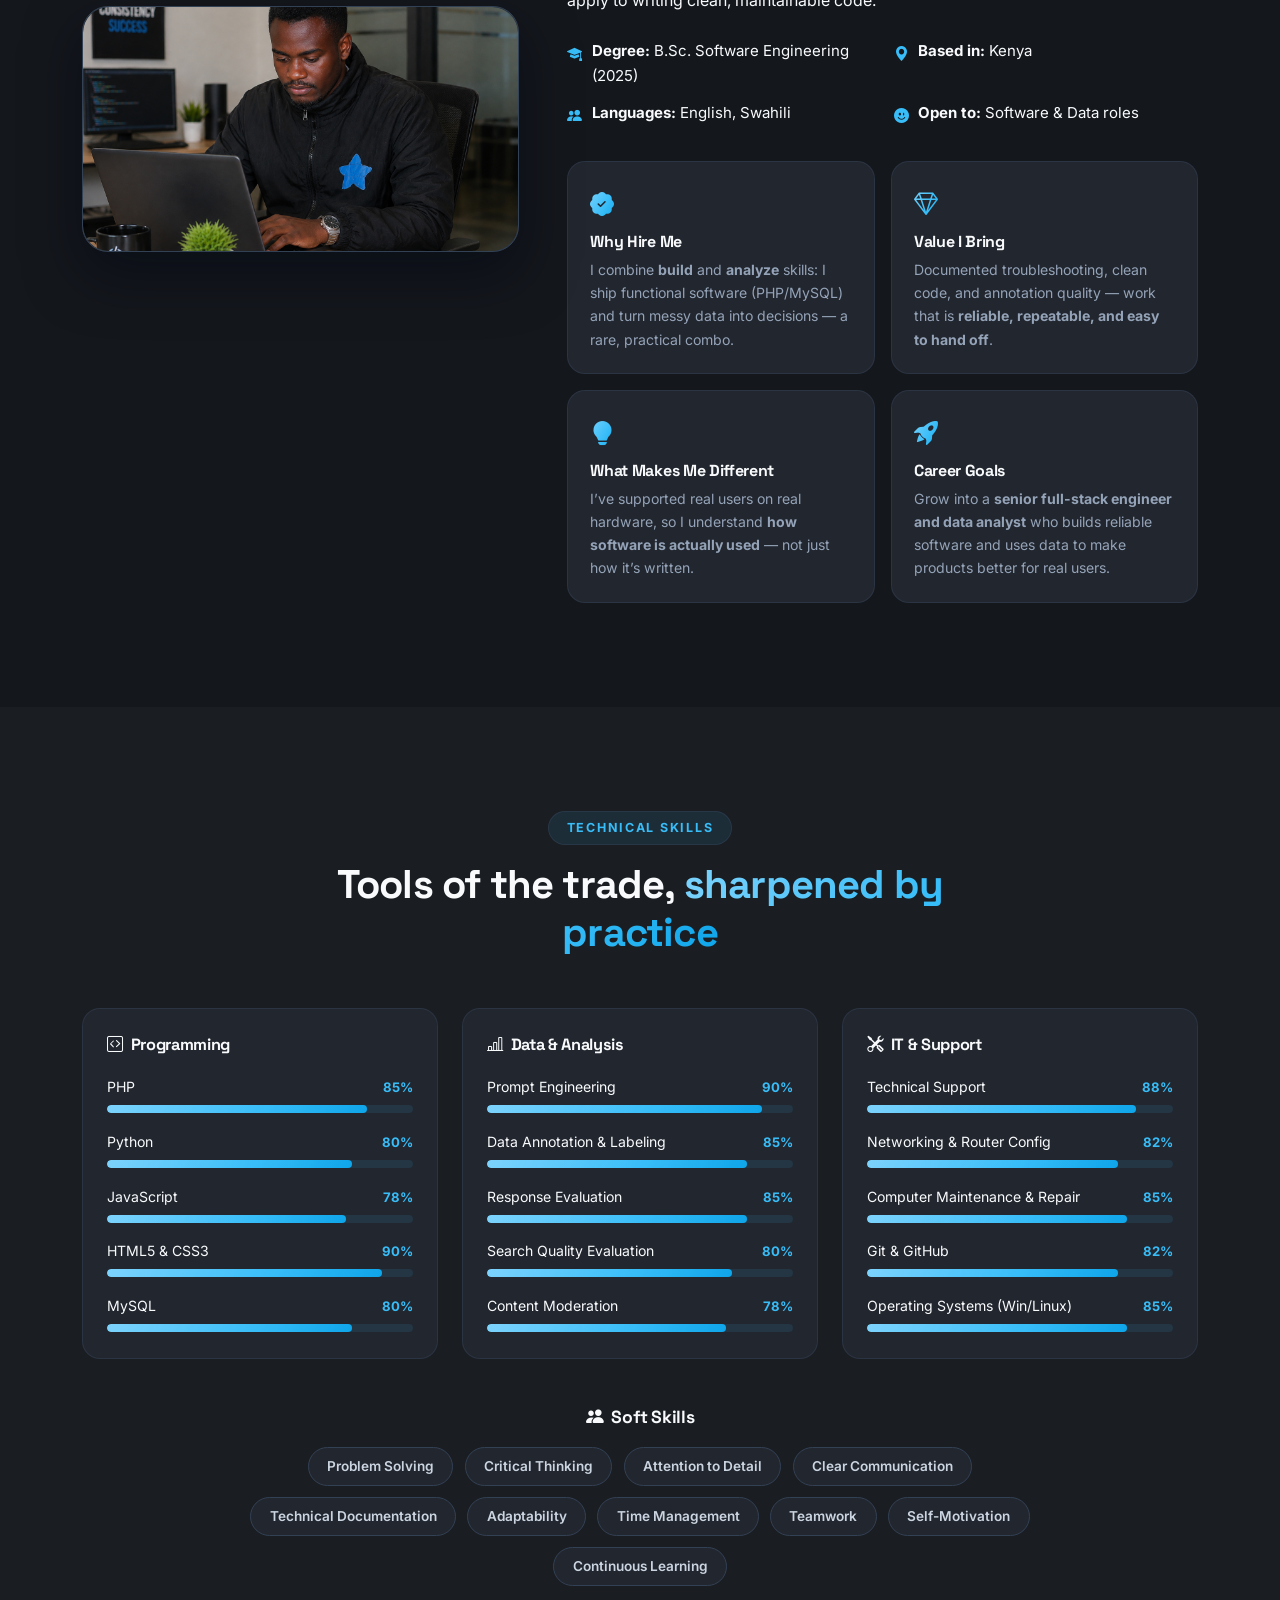
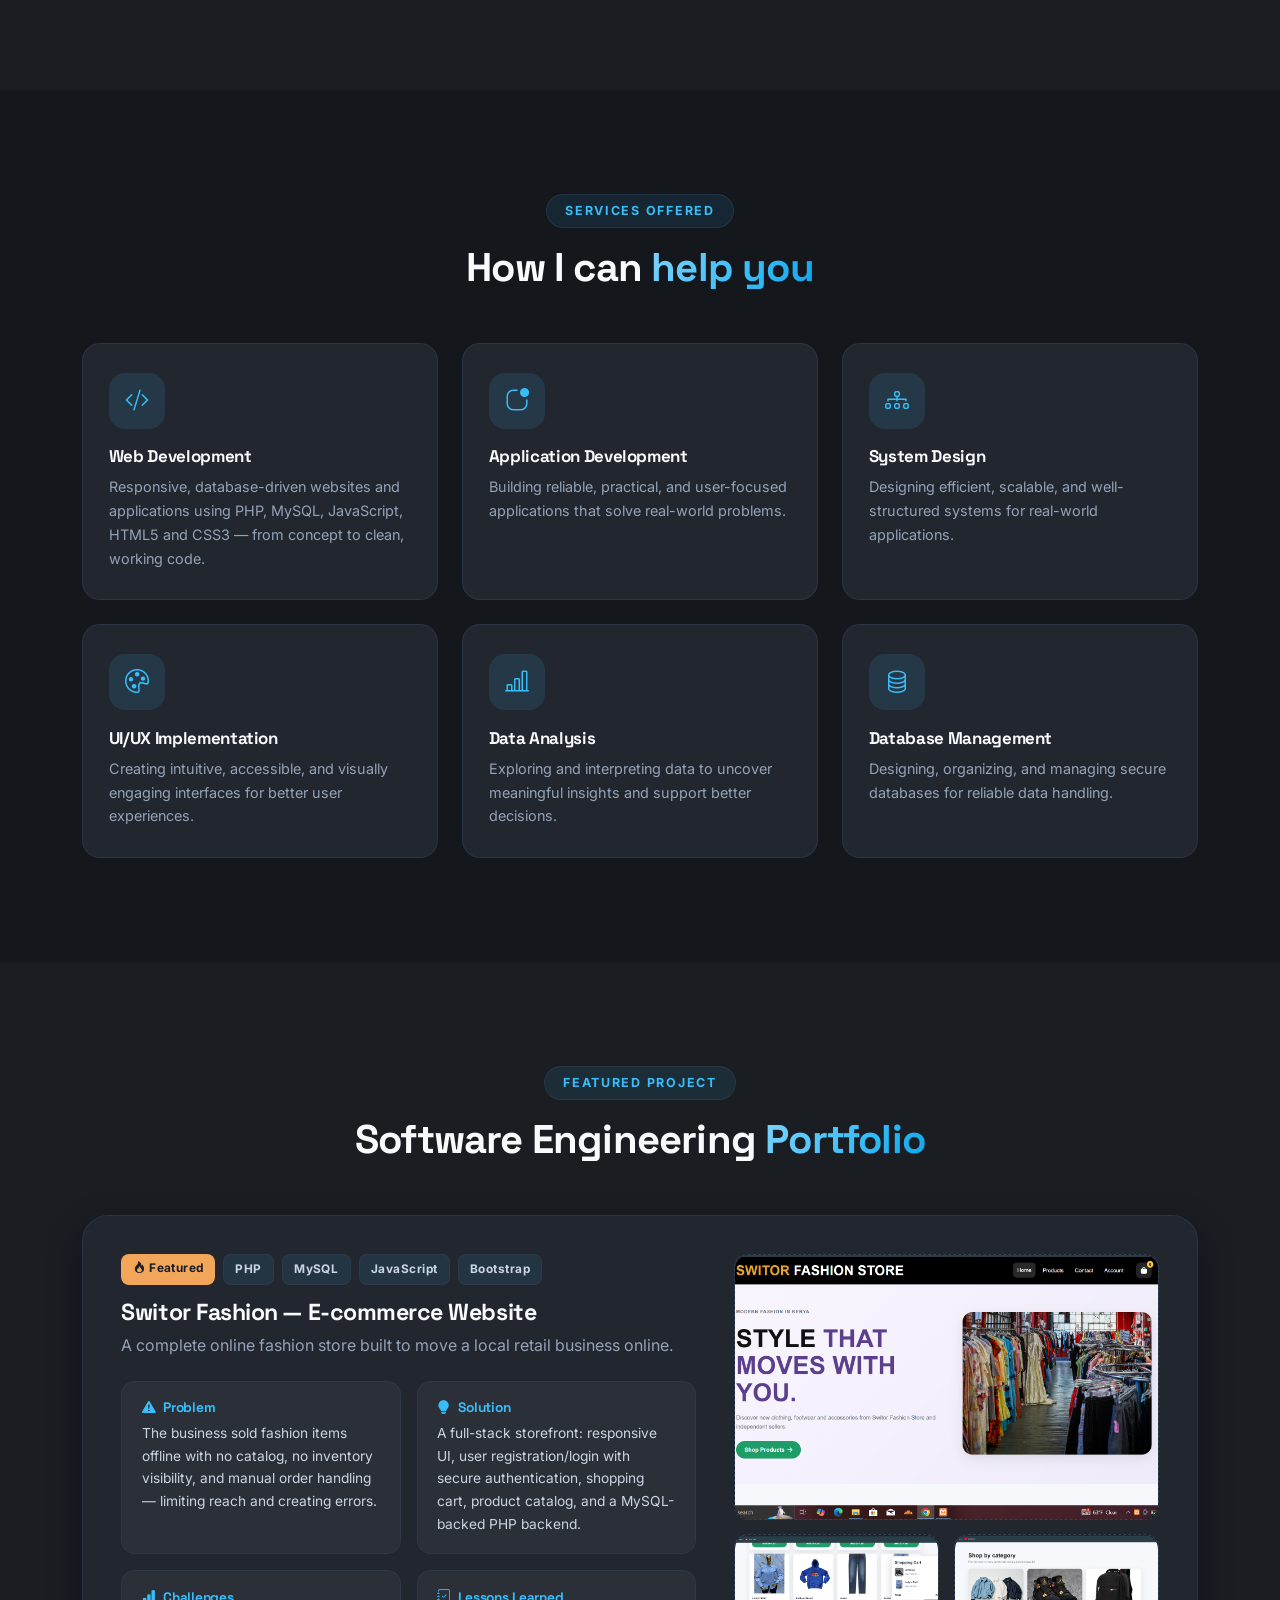
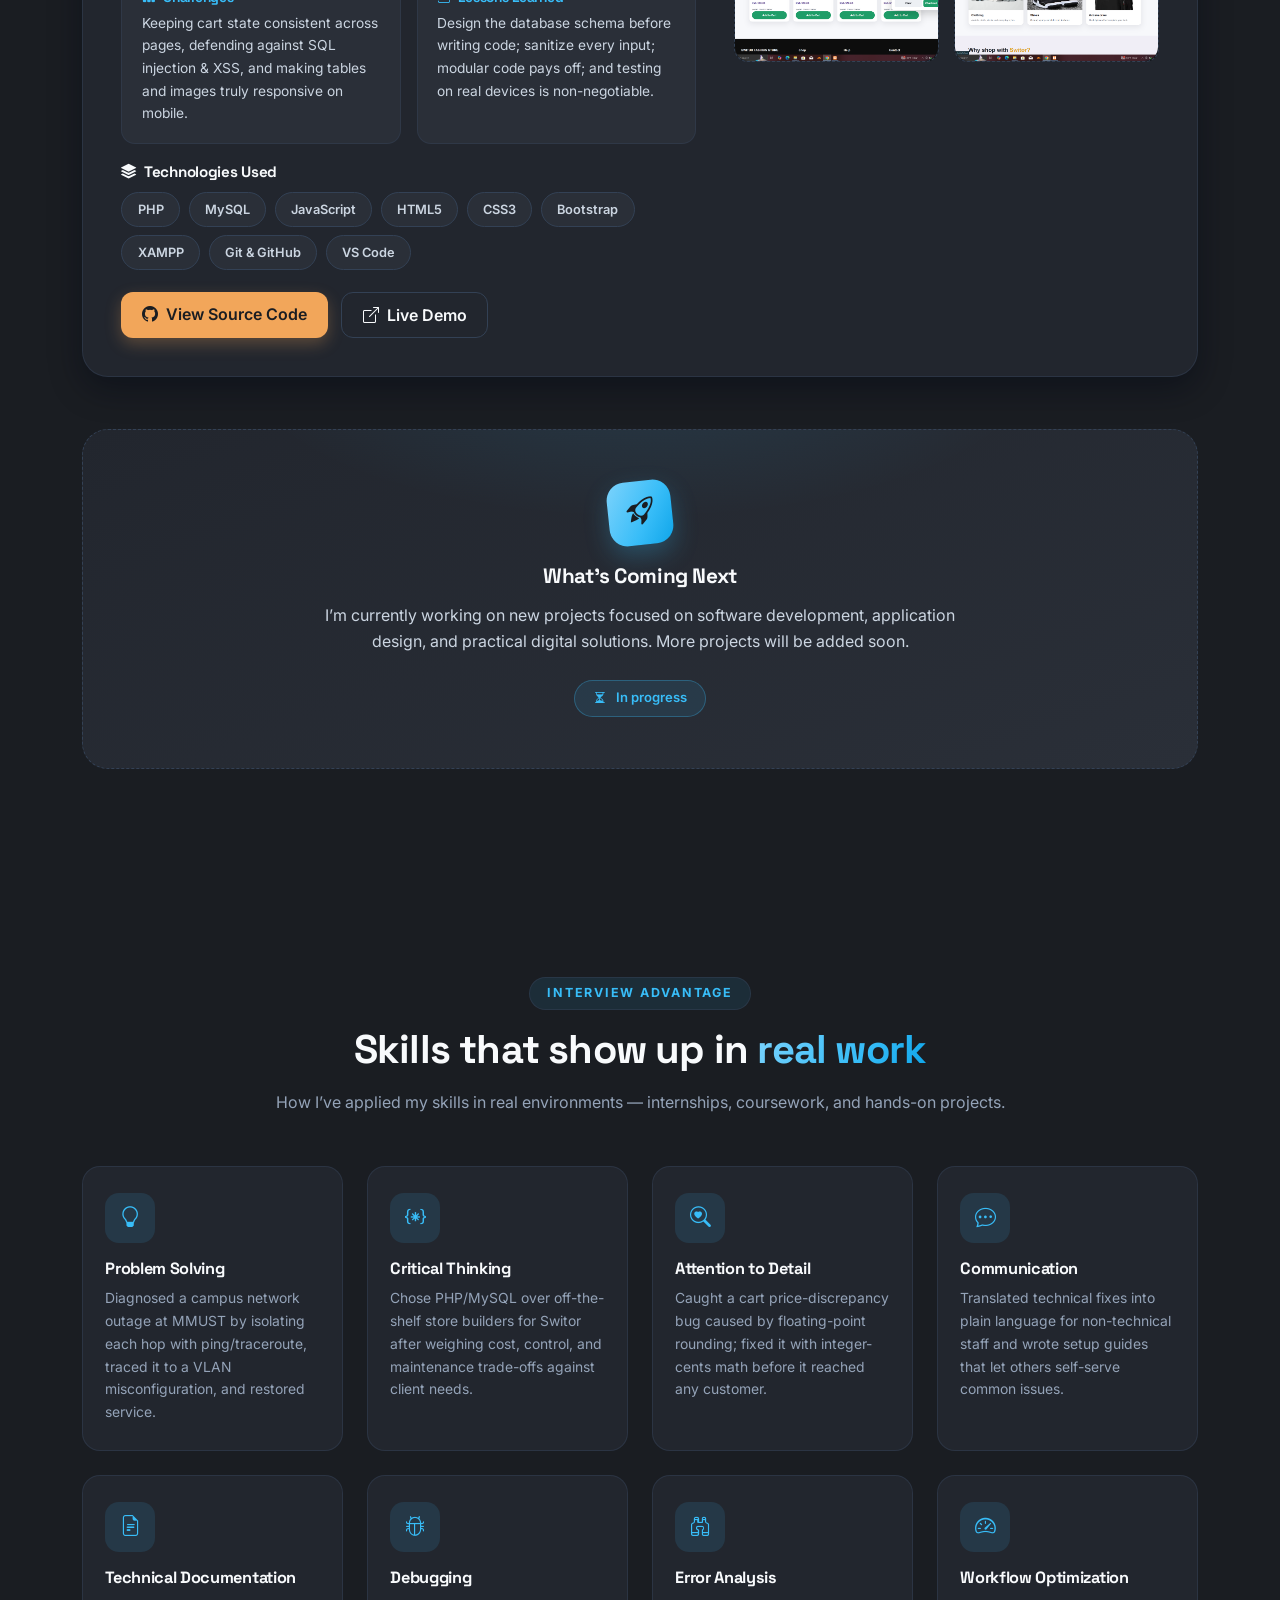
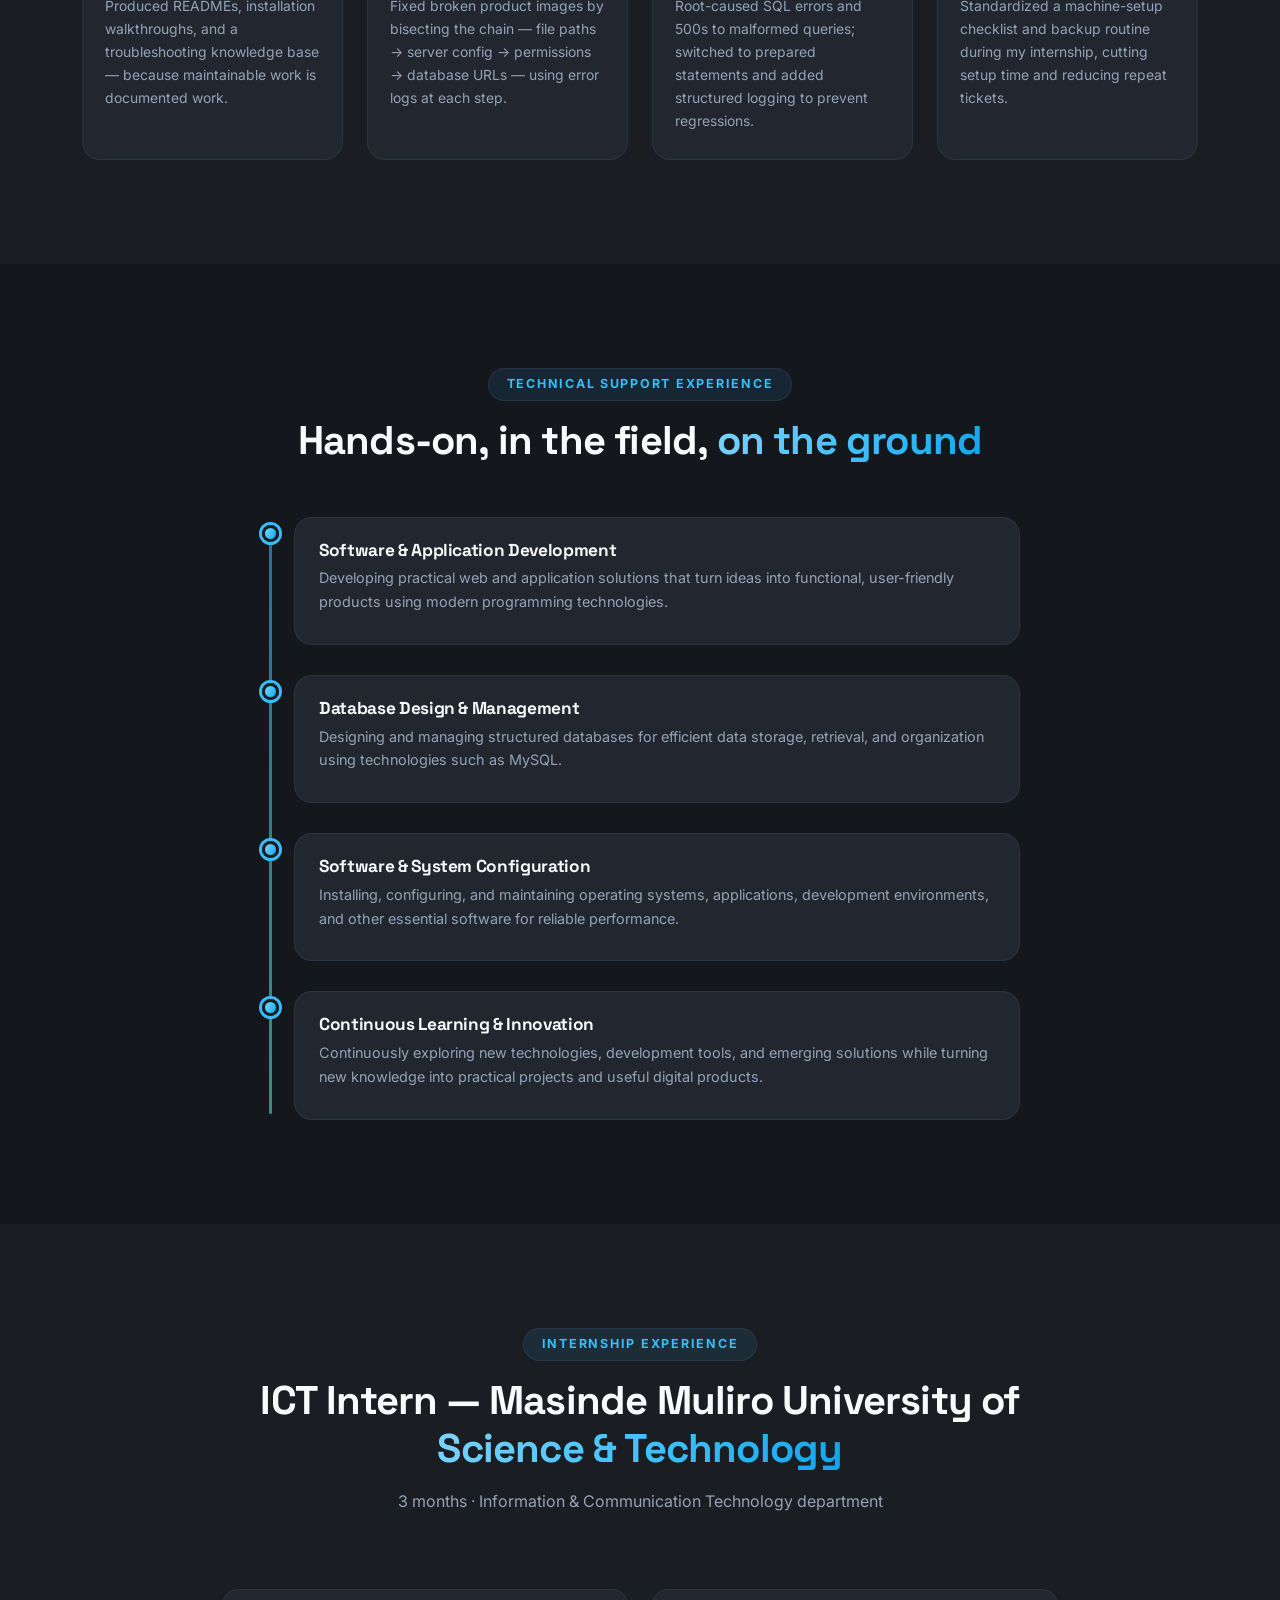
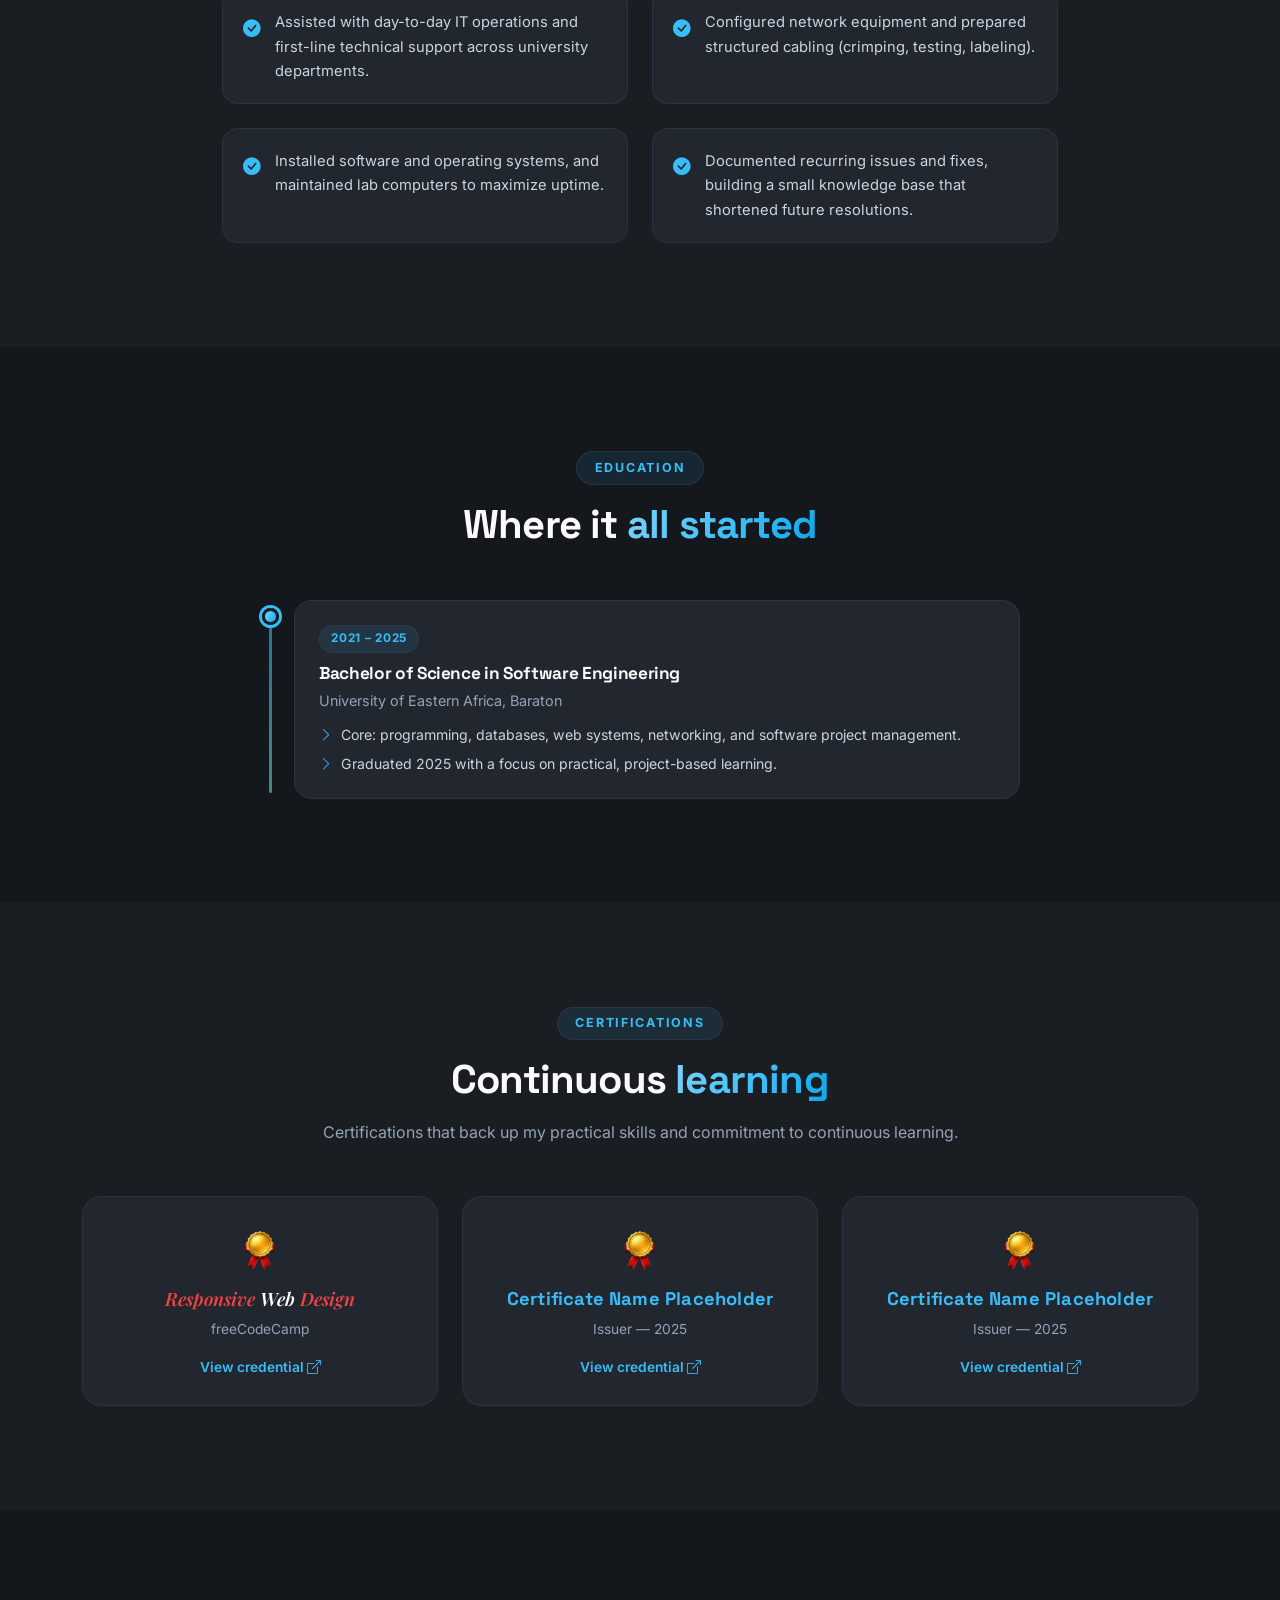
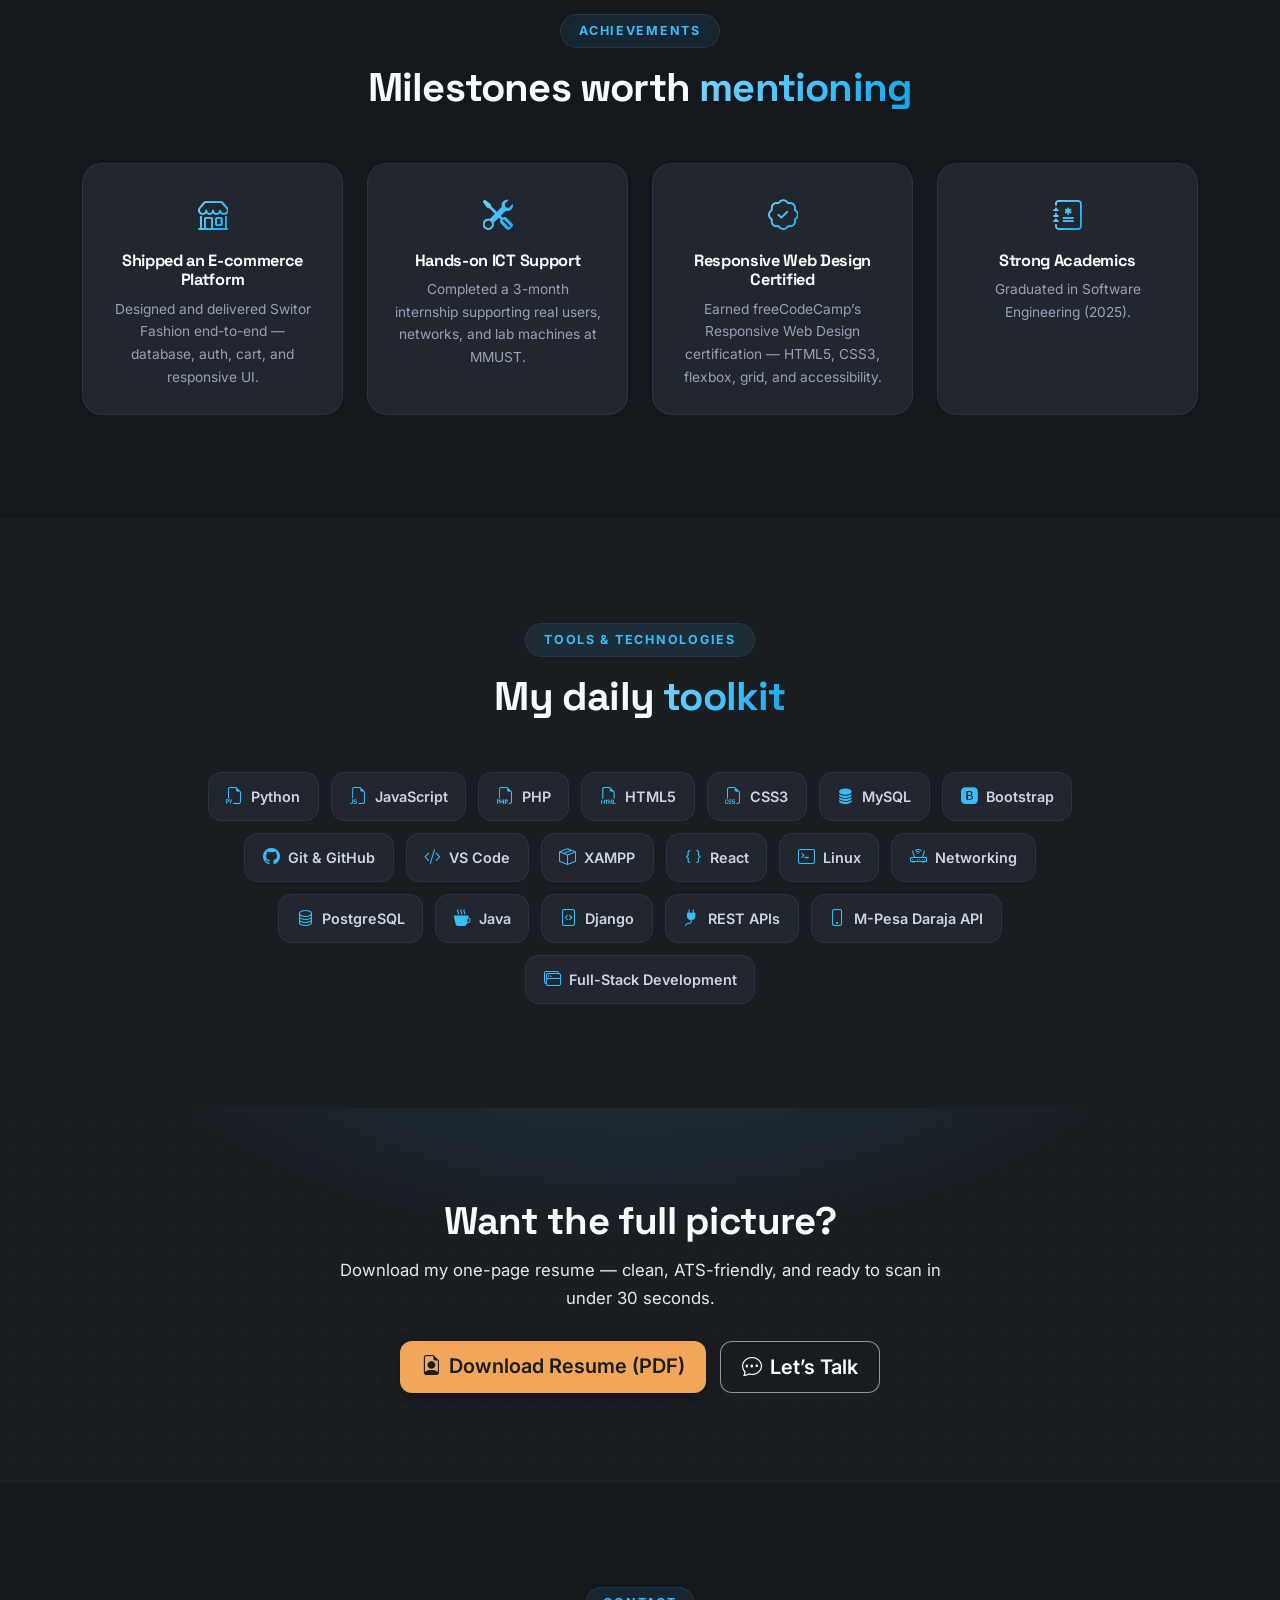
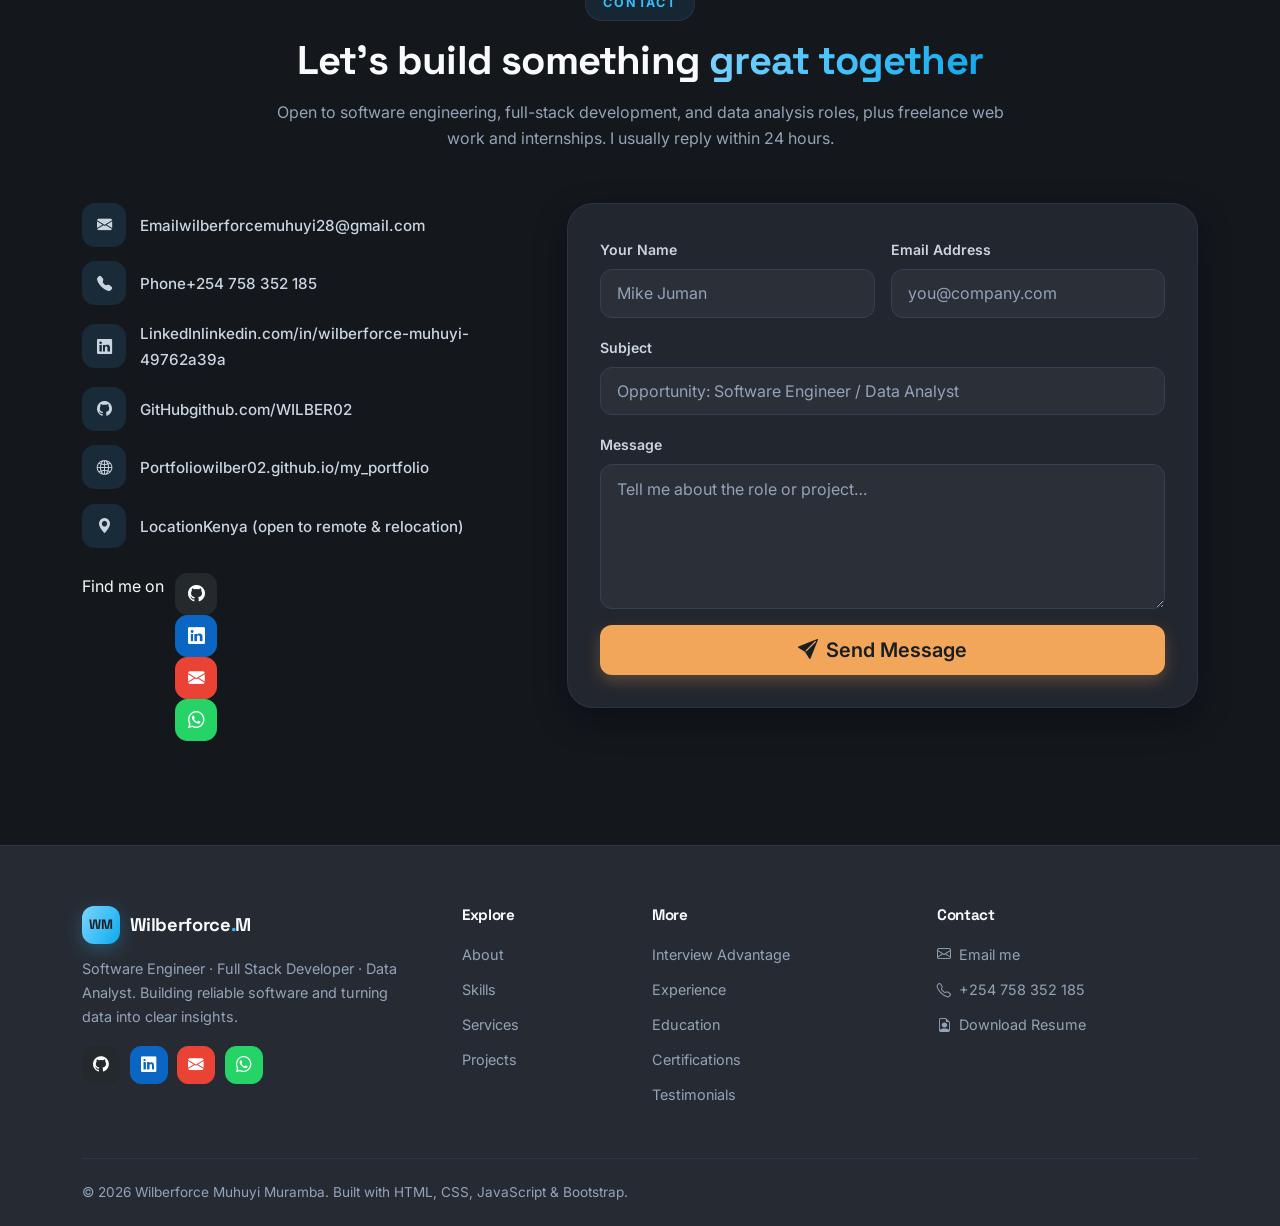
==== commit 1ab4d371: "Change placeholder name in input field" ====
--- a/index.html
+++ b/index.html
@@ -850,7 +850,7 @@
               <div class="row g-3">
                 <div class="col-md-6">
                   <label class="form-label" for="cf-name">Your Name</label>
-                  <input class="form-control" type="text" id="cf-name" name="name" placeholder="Jane Recruiter" required autocomplete="name" />
+                  <input class="form-control" type="text" id="cf-name" name="name" placeholder="Mike Juman" required autocomplete="name" />
                   <div class="invalid-feedback">Please enter your name.</div>
                 </div>
                 <div class="col-md-6">
